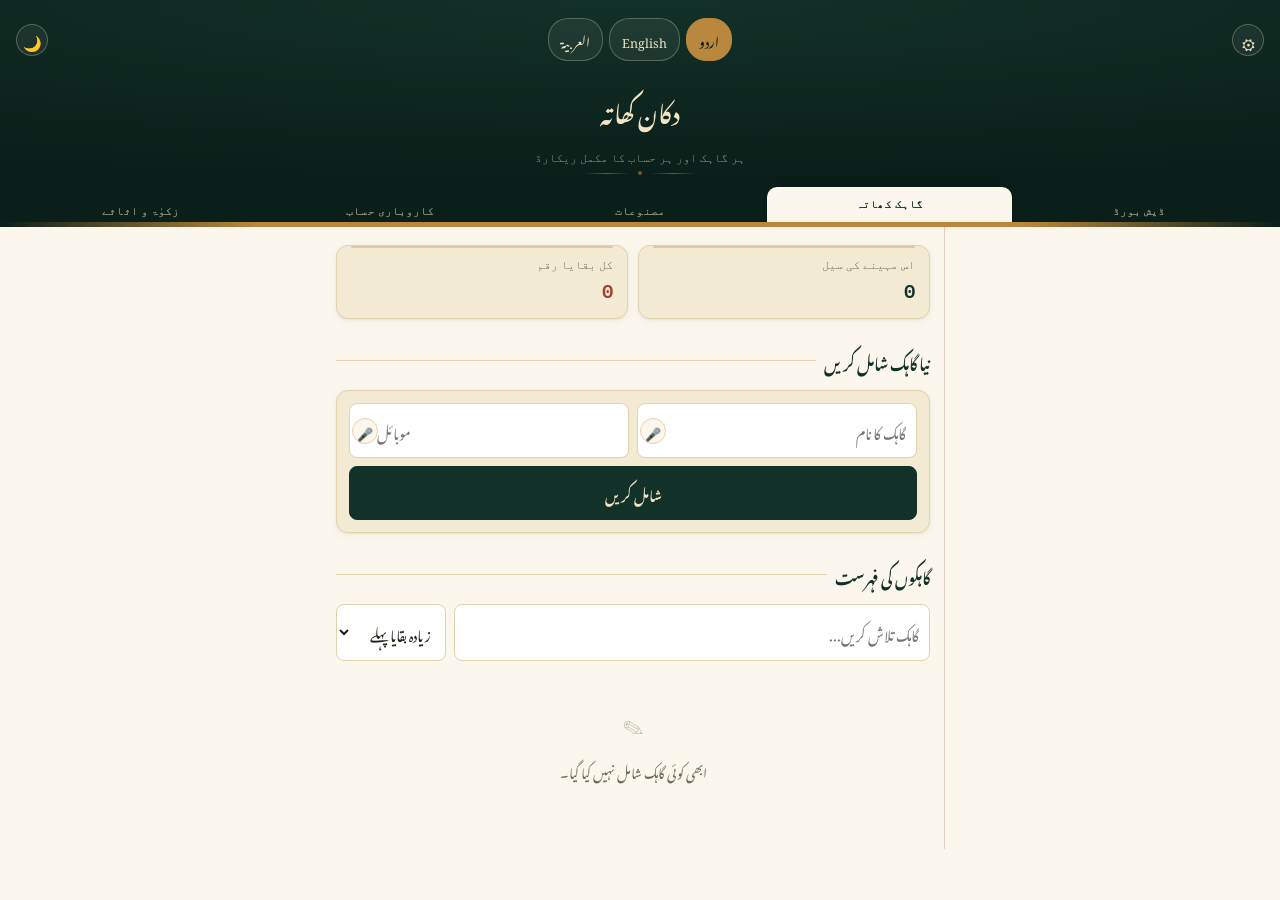
==== index.html @ c2c3b778 "Add files via upload" ====
<!DOCTYPE html>
<html lang="ur">
<head>
<meta charset="UTF-8">
<meta name="viewport" content="width=device-width, initial-scale=1.0">
<title>دکان کھاتہ</title>
<link rel="manifest" href="manifest.json">
<meta name="theme-color" content="#123128">
<link rel="icon" href="icon-192.png">
<link rel="apple-touch-icon" href="icon-192.png">
<link rel="preconnect" href="https://fonts.googleapis.com">
<link rel="preconnect" href="https://fonts.gstatic.com" crossorigin>
<link href="https://fonts.googleapis.com/css2?family=Noto+Nastaliq+Urdu:wght@400;600;700&family=Noto+Naskh+Arabic:wght@400;600;700&family=Fraunces:opsz,wght@9..144,400;9..144,600;9..144,700&family=Inter:wght@400;500;600;700&family=IBM+Plex+Mono:wght@500;600&display=swap" rel="stylesheet">
<style>
  :root{
    --paper:#FBF7EC; --paper-2:#F2EAD3; --cover:#123128; --cover-2:#0A1F19;
    --ink:#241F16; --ink-soft:#726B57; --gold:#B9873D; --gold-light:#F1E4C4;
    --line:#E1D3AC; --danger:#A23F2E; --danger-light:#F5E1D8;
    --green:#3D6B4C; --green-light:#E3ECDF; --margin-rule:#9C3B2E;
    --radius:12px; --radius-sm:8px;
    --shadow-card:0 1px 2px rgba(18,49,40,.06), 0 2px 10px rgba(18,49,40,.05);
    --shadow-pop:0 14px 34px rgba(10,31,25,.22);
  }
  body[data-theme="dark"]{
    --paper:#171712; --paper-2:#20201A; --cover:#0E2019; --cover-2:#060F0C;
    --ink:#EDE7D6; --ink-soft:#A79E86; --gold:#D9A857;
    --line:#39392E; --danger:#D97862; --danger-light:#3A241D;
    --green:#79C08F; --green-light:#1C2E22; --margin-rule:#D97862;
    --shadow-card:0 1px 2px rgba(0,0,0,.3), 0 2px 10px rgba(0,0,0,.25);
    --shadow-pop:0 14px 34px rgba(0,0,0,.45);
  }
  body[data-theme="dark"] .cust-row, body[data-theme="dark"] .prod-row, body[data-theme="dark"] .customer-detail{background:var(--paper-2);}
  body[data-theme="dark"] input, body[data-theme="dark"] select, body[data-theme="dark"] button{background:var(--paper-2);color:var(--ink);}
  body[data-theme="dark"] button.primary{background:var(--gold);color:#171712;}
  body[data-theme="dark"] .maintab.active{background:var(--paper);}
  body[data-theme="dark"] .maintab.active,
  body[data-theme="dark"] .metric-value,
  body[data-theme="dark"] .section-title,
  body[data-theme="dark"] .backbtn,
  body[data-theme="dark"] .modal-title{color:var(--gold);}
  body[data-theme="dark"] .metric-value.owe{color:var(--danger);}
  body[data-theme="dark"] .metric-value.paid{color:var(--green);}
  body[data-theme="dark"] .section-title::after{background:var(--line);}
  body[data-theme="dark"] .wrap::before{opacity:.4;}
  body[data-theme="dark"] button.danger{color:var(--danger);background:var(--paper-2);}
  body[data-theme="dark"] button.paidbtn{color:var(--green);background:var(--green-light);}
  body[data-theme="dark"] button.ghost{background:none;color:var(--ink);}
  body[data-theme="dark"] .wa-link{color:#3A2E17;}
  .themebtn{background:rgba(255,255,255,0.06);border:1px solid rgba(241,228,196,0.28);color:var(--gold-light);width:32px;height:32px;border-radius:50%;display:flex;align-items:center;justify-content:center;cursor:pointer;flex:none;padding:0;font-size:15px;line-height:1;}
  .themebtn:hover{background:rgba(255,255,255,0.14);}
  .voice-mic-btn{position:absolute;inset-inline-end:3px;top:50%;transform:translateY(-50%);width:26px;height:26px;border-radius:50%;border:1px solid var(--line);background:var(--paper);display:flex;align-items:center;justify-content:center;font-size:13px;padding:0;cursor:pointer;z-index:2;}
  .voice-mic-btn.listening{animation:micpulse 1s ease-in-out infinite;border-color:var(--danger);background:var(--danger-light);}
  .smart-voice-btn{width:100%;border:1px dashed var(--line);background:var(--paper);border-radius:8px;padding:8px;font-size:12.5px;color:var(--ink-soft);cursor:pointer;margin-bottom:8px;}
  .smart-voice-btn.listening{animation:micpulse 1s ease-in-out infinite;border-color:var(--danger);color:var(--danger);background:var(--danger-light);border-style:solid;}
  @keyframes micpulse{0%,100%{box-shadow:0 0 0 0 rgba(162,63,46,.35);}50%{box-shadow:0 0 0 6px rgba(162,63,46,0);}}
  .voice-toast{position:fixed;left:50%;bottom:26px;transform:translateX(-50%) translateY(10px);background:var(--cover);color:var(--gold-light);padding:11px 18px;border-radius:10px;font-size:13px;font-family:'Inter',sans-serif;z-index:300;box-shadow:var(--shadow-pop);max-width:86%;text-align:center;white-space:pre-line;opacity:0;pointer-events:none;transition:opacity .25s ease, transform .25s ease;}
  .voice-toast.show{opacity:1;transform:translateX(-50%) translateY(0);}
  *{box-sizing:border-box;}
  body{margin:0;background:var(--paper);color:var(--ink);min-height:100vh;-webkit-font-smoothing:antialiased;}
  body[data-lang="ur"]{font-family:'Noto Nastaliq Urdu','Fraunces',serif;}
  body[data-lang="ar"]{font-family:'Noto Naskh Arabic','Fraunces',serif;}
  body[data-lang="en"]{font-family:'Fraunces',serif;}
  .num{font-family:'IBM Plex Mono',monospace;font-variant-numeric:tabular-nums;}
  body[data-dir="rtl"]{direction:rtl;}
  body[data-dir="ltr"]{direction:ltr;}
  ::selection{background:var(--gold-light);}
  button, input, select{font-size:14px;}
  :focus-visible{outline:2px solid var(--gold);outline-offset:2px;}
  @media (prefers-reduced-motion:no-preference){
    .view.active{animation:fadein .28s ease both;}
    @keyframes fadein{from{opacity:0;transform:translateY(4px);}to{opacity:1;transform:none;}}
    .maintab{transition:margin .18s ease, opacity .18s ease;}
    .modal{animation:popin .18s ease both;}
    @keyframes popin{from{opacity:0;transform:translateY(8px) scale(.98);}to{opacity:1;transform:none;}}
  }

  /* ===== Cover / letterhead ===== */
  .cover{background:radial-gradient(140% 100% at 50% 0%, var(--cover) 0%, var(--cover-2) 78%);color:var(--gold-light);padding:18px 16px 0;position:relative;}
  .cover::after{content:'';position:absolute;left:0;right:0;bottom:0;height:5px;background:linear-gradient(90deg,transparent,var(--gold) 20%,var(--gold) 80%,transparent);}
  .toprow{display:flex;align-items:center;justify-content:space-between;gap:8px;margin-bottom:10px;}
  .langbar{display:flex;gap:6px;flex:1;justify-content:center;}
  .langbtn{background:rgba(255,255,255,0.06);color:var(--gold-light);border:1px solid rgba(241,228,196,0.28);padding:5px 12px;border-radius:20px;font-size:12.5px;cursor:pointer;font-family:'Inter',sans-serif;}
  .langbtn.active{background:var(--gold);color:var(--cover-2);border-color:var(--gold);font-weight:600;}
  .gearbtn{background:rgba(255,255,255,0.06);border:1px solid rgba(241,228,196,0.28);color:var(--gold-light);width:32px;height:32px;border-radius:50%;display:flex;align-items:center;justify-content:center;cursor:pointer;flex:none;padding:0;font-size:16px;line-height:1;}
  .gearbtn:hover{background:rgba(255,255,255,0.14);}
  .shopname-row{display:flex;align-items:center;justify-content:center;text-align:center;}
  .shopname{font-size:23px;font-weight:600;background:transparent;border:none;color:var(--gold-light);text-align:center;width:min(300px,84%);outline:none;border-bottom:1px dashed transparent;text-shadow:0 1px 0 rgba(0,0,0,.25);letter-spacing:.2px;}
  .shopname:focus{border-bottom:1px dashed var(--gold);}
  .tagline{text-align:center;font-size:11.5px;color:var(--gold-light);opacity:.62;margin:3px 0 6px;font-family:'Inter',sans-serif;}
  .rule-flourish{display:flex;align-items:center;justify-content:center;gap:8px;margin:0 0 12px;opacity:.55;}
  .rule-flourish span{height:1px;width:46px;background:linear-gradient(90deg,transparent,var(--gold),transparent);}
  .rule-flourish i{width:4px;height:4px;border-radius:50%;background:var(--gold);display:block;transform:rotate(45deg);}

  .maintabs{display:flex;gap:4px;padding:0 2px;}
  .maintab{flex:1;text-align:center;padding:10px 2px 9px;font-size:11.3px;color:var(--gold-light);opacity:.55;cursor:pointer;font-family:'Inter',sans-serif;font-weight:600;border-radius:10px 10px 0 0;margin-top:7px;letter-spacing:.1px;}
  .maintab.active{opacity:1;background:var(--paper);color:var(--cover);margin-top:0;box-shadow:0 -3px 10px rgba(0,0,0,.14);}
  .tab-badge{display:inline-flex;align-items:center;justify-content:center;min-width:16px;height:16px;padding:0 4px;background:var(--danger);color:#fff;font-size:10px;font-weight:700;border-radius:9px;margin-inline-start:5px;font-family:'Inter',sans-serif;vertical-align:middle;}

  /* ===== Body / ledger page ===== */
  .wrap{max-width:640px;margin:0 auto;padding:18px 16px 40px;position:relative;padding-inline-start:30px;}
  .wrap::before{content:'';position:absolute;inset-inline-start:15px;top:0;bottom:0;width:1.5px;background:var(--margin-rule);opacity:.22;}
  .view{display:none;}
  .view.active{display:block;}

  .metric-row{display:grid;grid-template-columns:1fr 1fr;gap:10px;margin-bottom:16px;}
  .metric-card{background:var(--paper-2);border:1px solid var(--line);border-radius:var(--radius);padding:12px 14px;box-shadow:var(--shadow-card);position:relative;}
  .metric-card::before{content:'';position:absolute;top:0;left:14px;right:14px;height:2px;background:var(--gold);opacity:.35;border-radius:2px;}
  .metric-label{font-size:11.5px;color:var(--ink-soft);font-family:'Inter',sans-serif;margin-bottom:4px;}
  .metric-value{font-size:19px;font-weight:600;color:var(--cover);}
  .metric-value.owe{color:var(--danger);}
  .metric-value.paid{color:var(--green);}

  .section-title{font-size:15.5px;font-weight:600;margin:22px 0 10px;color:var(--cover);display:flex;align-items:center;gap:8px;}
  .section-title::after{content:'';flex:1;height:1px;background:var(--line);}
  .section-note{font-size:11.5px;color:var(--ink-soft);font-family:'Inter',sans-serif;margin:-6px 0 12px;}

  .card{background:var(--paper-2);border:1px solid var(--line);border-radius:var(--radius);padding:12px;display:flex;flex-direction:column;gap:8px;box-shadow:var(--shadow-card);}
  .row2{display:grid;grid-template-columns:1fr 1fr;gap:8px;}
  .row3{display:grid;grid-template-columns:1fr 1fr auto;gap:8px;align-items:center;}
  input, select{font-family:'Inter',sans-serif;border:1px solid var(--line);background:#fff;border-radius:var(--radius-sm);padding:9px 10px;font-size:14px;width:100%;color:var(--ink);}
  body[data-lang="ur"] input, body[data-lang="ur"] select, body[data-lang="ar"] input, body[data-lang="ar"] select{font-family:inherit;}
  button{font-family:'Inter',sans-serif;cursor:pointer;border-radius:var(--radius-sm);border:1px solid var(--line);background:#fff;padding:9px 12px;font-size:13.5px;color:var(--ink);}
  button:active{transform:translateY(1px);}
  button.primary{background:var(--cover);color:var(--gold-light);border-color:var(--cover);font-weight:600;}
  button.paidbtn{background:var(--green-light);color:var(--green);border-color:var(--green);font-weight:600;}
  button.small{padding:5px 10px;font-size:12px;}
  button.danger{color:var(--danger);border-color:var(--danger-light);}
  button.ghost{background:none;}
  body[data-lang="ur"] button, body[data-lang="ar"] button{font-family:inherit;}

  .searchsort{display:flex;gap:8px;margin-bottom:10px;}
  .searchsort input{flex:1;}
  .searchsort select{flex:none;width:auto;max-width:44%;}

  .cust-row{background:#fff;border:1px solid var(--line);border-radius:10px;padding:11px 13px;margin-bottom:8px;display:flex;justify-content:space-between;align-items:center;cursor:pointer;gap:10px;transition:box-shadow .15s;}
  .cust-row:hover{box-shadow:var(--shadow-card);}
  .cust-row-name{font-weight:600;font-size:15px;display:flex;align-items:center;gap:6px;}
  .cust-row-sub{font-size:11.5px;color:var(--ink-soft);font-family:'Inter',sans-serif;}
  .cust-row-bal{font-size:15px;white-space:nowrap;text-align:end;}
  .overdue-dot{width:7px;height:7px;border-radius:50%;background:var(--danger);display:inline-block;flex:none;}
  .overdue-tag{font-size:9.5px;font-family:'Inter',sans-serif;background:var(--danger-light);color:var(--danger);padding:1px 6px;border-radius:8px;font-weight:600;}

  .prod-row{background:#fff;border:1px solid var(--line);border-radius:10px;padding:11px 13px;margin-bottom:8px;cursor:pointer;transition:box-shadow .15s;}
  .prod-row:hover{box-shadow:var(--shadow-card);}
  .prod-row-top{display:flex;justify-content:space-between;align-items:center;gap:10px;margin-bottom:7px;}
  .prod-row-name{font-weight:600;font-size:15px;display:flex;align-items:center;gap:6px;}
  .prod-row-price{font-size:13px;color:var(--ink-soft);white-space:nowrap;}
  .stockbar-track{position:relative;height:7px;background:var(--paper-2);border-radius:4px;overflow:hidden;}
  .stockbar-fill{position:absolute;top:0;bottom:0;inset-inline-start:0;background:var(--green);border-radius:4px;}
  .stockbar-fill.low{background:var(--danger);}
  .prod-row-meta{display:flex;justify-content:space-between;font-size:11px;color:var(--ink-soft);font-family:'Inter',sans-serif;margin-top:4px;}

  .customer-detail{background:#fff;border:1px solid var(--line);border-radius:12px;padding:14px;margin-bottom:12px;box-shadow:var(--shadow-card);}
  .detail-head{display:flex;justify-content:space-between;align-items:flex-start;gap:10px;flex-wrap:wrap;}
  .cname-edit{font-size:17px;font-weight:600;border:none;background:transparent;border-bottom:1px dashed transparent;width:100%;color:var(--ink);padding:2px 0;font-family:inherit;}
  .cname-edit:focus{border-bottom:1px dashed var(--gold);outline:none;}
  .cphone{font-size:12.5px;color:var(--ink-soft);font-family:'Inter',sans-serif;border:none;background:transparent;border-bottom:1px dashed transparent;padding:2px 0;width:100%;}
  .cphone:focus{border-bottom:1px dashed var(--gold);outline:none;}
  .cust-totals{display:flex;gap:14px;margin:10px 0;font-size:12.5px;color:var(--ink-soft);flex-wrap:wrap;}
  .cust-totals b{color:var(--danger);}
  .actions-row{display:flex;gap:8px;flex-wrap:wrap;margin-top:6px;}
  .wa-link{text-decoration:none;display:inline-flex;align-items:center;gap:6px;background:var(--gold-light);color:#5C4416;border:1px solid var(--gold);border-radius:var(--radius-sm);padding:6px 12px;font-size:12.5px;font-family:'Inter',sans-serif;}
  .entry-form{display:grid;grid-template-columns:1fr 1fr;gap:8px;margin-top:10px;background:var(--paper);padding:10px;border-radius:8px;}
  .entry-form .full{grid-column:1/-1;}
  .hist{margin-top:10px;border-top:1px dashed var(--line);padding-top:8px;}
  .hist-row{display:flex;justify-content:space-between;align-items:center;padding:7px 0;border-bottom:1px dotted var(--line);font-size:12.5px;gap:6px;}
  .hist-item{flex:1;color:var(--ink);}
  .hist-badge{font-size:10.5px;padding:2px 7px;border-radius:20px;font-family:'Inter',sans-serif;white-space:nowrap;}
  .hist-badge.purchase{background:var(--danger-light);color:var(--danger);}
  .hist-badge.payment{background:var(--green-light);color:var(--green);}
  .hist-date{color:var(--ink-soft);font-size:10.5px;font-family:'Inter',sans-serif;white-space:nowrap;}
  .hist-amt{font-weight:600;white-space:nowrap;}
  .hist-amt.purchase{color:var(--danger);}
  .hist-amt.payment{color:var(--green);}
  .del-icon{background:none;border:none;color:var(--ink-soft);cursor:pointer;font-size:15px;padding:0 2px;line-height:1;border-radius:4px;flex:none;}
  .del-icon:hover{color:var(--danger);}
  .empty{text-align:center;color:var(--ink-soft);font-size:13px;padding:22px 10px;}
  .empty-icon{font-size:22px;display:block;margin-bottom:6px;opacity:.5;}
  .toggle-form{background:none;border:1px solid var(--line);font-size:13px;padding:6px 10px;}
  .hidden{display:none;}
  .backbtn{background:none;border:none;color:var(--cover);font-size:13.5px;cursor:pointer;padding:4px 0;font-family:'Inter',sans-serif;margin-bottom:8px;font-weight:600;}

  .subtabs{display:flex;gap:8px;margin-bottom:14px;}
  .subtab{flex:1;text-align:center;padding:8px;font-size:13px;border:1px solid var(--line);border-radius:8px;background:#fff;cursor:pointer;font-family:'Inter',sans-serif;}
  .subtab.active{background:var(--cover);color:var(--gold-light);border-color:var(--cover);font-weight:600;}
  .period-row{display:flex;gap:8px;margin-bottom:14px;}

  .barchart{display:flex;flex-direction:column;gap:6px;margin-bottom:6px;}
  .barrow{display:grid;grid-template-columns:64px 1fr 74px;align-items:center;gap:8px;font-size:12px;}
  .barrow .m-label{color:var(--ink-soft);font-family:'Inter',sans-serif;}
  .bartrack{position:relative;height:16px;background:var(--paper-2);border-radius:4px;overflow:hidden;}
  .barfill{position:absolute;top:0;bottom:0;border-radius:4px;}
  .barfill.pos{background:var(--green);}
  .barfill.neg{background:var(--danger);}
  .barrow .m-amt{text-align:end;}

  .cur-row{display:flex;align-items:center;gap:8px;background:#fff;border:1px solid var(--line);border-radius:8px;padding:8px 10px;margin-bottom:6px;}
  .cur-row input{padding:6px 8px;font-size:13px;}
  .cur-folder{background:#fff;border:1px solid var(--line);border-radius:10px;padding:10px 12px;margin-bottom:10px;}
  .cur-folder summary{cursor:pointer;list-style:revert;margin:0;padding:2px 0;}
  .cur-folder summary::marker{color:var(--gold, #b8860b);}
  .cur-folder[open] summary{margin-bottom:8px;}
  .cur-folder .cur-row{margin-bottom:6px;}
  .cur-code{width:70px;flex:none;}
  .cur-rate{flex:1;}
  .cur-conv{font-size:12.5px;color:var(--ink-soft);white-space:nowrap;min-width:90px;text-align:end;}
  .inv-row{display:flex;gap:8px;align-items:center;}

  /* ===== Settings modal ===== */
  .modal-backdrop{position:fixed;inset:0;background:rgba(10,31,25,.55);display:flex;align-items:center;justify-content:center;z-index:80;padding:18px;}
  .modal-backdrop.hidden{display:none;}
  .modal{background:var(--paper);border-radius:14px;max-width:400px;width:100%;padding:20px;box-shadow:var(--shadow-pop);max-height:86vh;overflow:auto;}
  .modal-title{font-size:17px;font-weight:600;color:var(--cover);margin:0 0 4px;}
  .modal-sub{font-size:12px;color:var(--ink-soft);font-family:'Inter',sans-serif;margin:0 0 14px;}
  .modal .card{margin-bottom:10px;}
  .filelabel{display:inline-block;width:100%;text-align:center;}
  .status-msg{font-size:12.5px;font-family:'Inter',sans-serif;margin-top:6px;padding:7px 10px;border-radius:8px;}
  .status-msg.ok{background:var(--green-light);color:var(--green);}
  .status-msg.err{background:var(--danger-light);color:var(--danger);}

  /* ===== Print statement ===== */
  #printArea{display:none;}
  body.statement-open #printArea{display:block;position:fixed;inset:0;z-index:90;background:#fff;color:#000;overflow:auto;font-family:'Inter',sans-serif;}
  body.statement-open > *:not(#printArea){display:none !important;}
  .print-actions{position:sticky;top:0;display:flex;gap:8px;padding:12px 16px;background:#F2EAD3;border-bottom:1px solid #ccc;z-index:2;}
  .print-actions button{flex:1;padding:9px 8px;border-radius:8px;border:1px solid #ccc;background:#fff;font-size:13px;font-family:'Inter',sans-serif;cursor:pointer;}
  .print-actions .pa-back{background:#fff;}
  .print-actions .pa-send{background:#E3ECDF;color:#3D6B4C;border-color:#3D6B4C;font-weight:600;}
  .print-actions .pa-print{background:#123128;color:#F1E4C4;border-color:#123128;font-weight:600;}
  .p-body{padding:20px 24px;max-width:640px;margin:0 auto;}
  #printArea .p-head{display:flex;justify-content:space-between;border-bottom:2px solid #000;padding-bottom:10px;margin-bottom:14px;}
  #printArea table{width:100%;border-collapse:collapse;font-size:13px;}
  #printArea th, #printArea td{padding:6px 4px;border-bottom:1px solid #ccc;text-align:start;}
  #printArea .p-total{margin-top:14px;font-weight:700;font-size:15px;text-align:end;}
  @media print{
    body.statement-open #printArea{position:static;}
    .print-actions{display:none !important;}
  }
</style>
</head>
<body data-lang="ur" data-dir="rtl">
<div class="cover">
  <div class="toprow">
    <button class="gearbtn" id="btnSettings" title="Settings" aria-label="Settings">⚙</button>
    <div class="langbar">
      <button class="langbtn" data-l="ur">اردو</button>
      <button class="langbtn" data-l="en">English</button>
      <button class="langbtn" data-l="ar">العربية</button>
    </div>
    <button class="themebtn" id="btnTheme" title="Theme" aria-label="Theme">🌙</button>
  </div>
  <div class="shopname-row"><input class="shopname" id="shopNameInput" maxlength="40"></div>
  <div class="tagline" id="tagline"></div>
  <div class="rule-flourish"><span></span><i></i><span></span></div>
  <div class="maintabs">
    <div class="maintab" data-t="reports" id="tabReportsBtn"></div>
    <div class="maintab" data-t="customers" id="tabCustomersBtn"><span id="tabCustomersTxt"></span><span class="tab-badge hidden" id="overdueBadgeCount"></span></div>
    <div class="maintab" data-t="products" id="tabProductsBtn"><span id="tabProductsTxt"></span><span class="tab-badge hidden" id="lowStockBadgeCount"></span></div>
    <div class="maintab" data-t="business" id="tabBusinessBtn"></div>
    <div class="maintab" data-t="zakat" id="tabZakatBtn"></div>
  </div>
</div>

<div class="wrap">

<div class="view" id="viewReports">
  <div class="metric-row">
    <div class="metric-card"><div class="metric-label" id="lblRepRevenue"></div><div class="metric-value num" id="valRepRevenue">0</div></div>
    <div class="metric-card"><div class="metric-label" id="lblRepCustomers"></div><div class="metric-value num" id="valRepCustomers">0</div></div>
  </div>
  <div class="metric-row">
    <div class="metric-card"><div class="metric-label" id="lblRepDue"></div><div class="metric-value num owe" id="valRepDue">0</div></div>
    <div class="metric-card"><div class="metric-label" id="lblRepStockVal"></div><div class="metric-value num" id="valRepStockVal">0</div></div>
  </div>
  <div class="section-title" id="lblRepTrend"></div>
  <div class="card"><div id="repTrendChart" class="barchart"></div></div>
  <div class="section-title" id="lblRepReminders"></div>
  <div id="repRemindersArea"></div>
  <div class="section-title" id="lblRepTopCust"></div>
  <div id="repTopCustArea"></div>
  <div class="section-title" id="lblRepLowStock"></div>
  <div id="repLowStockArea"></div>
</div>

<div class="view" id="viewCustomers">
  <div class="metric-row">
    <div class="metric-card"><div class="metric-label" id="lblMonthSales"></div><div class="metric-value num" id="valMonthSales">0</div></div>
    <div class="metric-card"><div class="metric-label" id="lblTotalDue"></div><div class="metric-value num owe" id="valTotalDue">0</div></div>
  </div>
  <div class="section-title" id="lblAddCustomer"></div>
  <div class="card">
    <div class="row2"><input type="text" id="newName" maxlength="40"><input type="tel" id="newPhone" maxlength="20"></div>
    <button class="primary" id="btnAddCustomer"></button>
  </div>
  <div class="section-title" id="lblCustomers"></div>
  <div class="searchsort">
    <input type="text" id="custSearch">
    <select id="custSort">
      <option value="balance"></option>
      <option value="name"></option>
      <option value="recent"></option>
    </select>
  </div>
  <div id="customerListArea"></div>
</div>

<div class="view" id="viewProducts">
  <div class="metric-row">
    <div class="metric-card"><div class="metric-label" id="lblProductCount"></div><div class="metric-value num" id="valProductCount">0</div></div>
    <div class="metric-card"><div class="metric-label" id="lblStockValue"></div><div class="metric-value num" id="valStockValue">0</div></div>
  </div>
  <div class="subtabs">
    <div class="subtab" data-pv="list" id="subProdListBtn"></div>
    <div class="subtab" data-pv="newstock" id="subNewStockBtn"></div>
  </div>

  <div id="prodListSection">
    <div class="section-title" id="lblAddProduct"></div>
    <div class="card">
      <div class="row2"><input type="text" id="newProdName" maxlength="40"><input type="number" id="newProdPrice" min="0"></div>
      <input type="number" id="newProdQty" min="0">
      <button class="primary" id="btnAddProduct"></button>
    </div>
    <button class="ghost small" id="toggleBulkAdd" style="margin-top:8px;width:100%;"></button>
    <div class="card hidden" id="bulkAddCard" style="margin-top:8px;">
      <div class="section-note" id="bulkAddNoteTxt" style="margin:0 0 4px;white-space:pre-line;"></div>
      <textarea id="bulkAddText" rows="4" style="width:100%;border:1px solid var(--line);border-radius:8px;padding:9px 10px;font-family:'IBM Plex Mono',monospace;font-size:12.5px;"></textarea>
      <button class="primary" id="btnBulkAddSave"></button>
      <div id="bulkAddStatus"></div>
    </div>
    <div class="section-title" id="lblProducts"></div>
    <div class="searchsort">
      <input type="text" id="prodSearch">
    </div>
    <div id="productListArea"></div>
  </div>

  <div id="prodNewStockSection" class="hidden">
    <div class="section-title" id="lblNewStockAdd"></div>
    <div class="card">
      <select id="newStockProdSelect"></select>
      <div class="row2"><input type="number" id="newStockQty" min="0" placeholder=""><input type="date" id="newStockDate"></div>
      <button class="primary" id="btnAddNewStock"></button>
    </div>
    <div class="section-title" id="lblNewStockLog"></div>
    <div id="newStockLogArea"></div>
  </div>
</div>

<div class="view" id="viewBusiness">
  <div class="subtabs">
    <div class="subtab" data-p="monthly" id="subMonthlyBtn"></div>
    <div class="subtab" data-p="yearly" id="subYearlyBtn"></div>
  </div>
  <div class="period-row"><select id="selMonth"></select><select id="selYear"></select></div>
  <div id="businessArea"></div>
</div>

<div class="view" id="viewZakat">
  <div id="zakatArea"></div>
</div>

</div>

<div class="modal-backdrop hidden" id="settingsModal">
  <div class="modal">
    <div class="modal-title" id="settingsTitleTxt"></div>
    <div class="modal-sub" id="settingsSubTxt"></div>
    <button class="primary" style="width:100%;margin-bottom:8px;" id="btnExportBackup"></button>
    <label class="filelabel">
      <button class="ghost" style="width:100%;" id="btnImportBackupTrigger"></button>
      <input type="file" id="fileImportBackup" accept="application/json" class="hidden">
    </label>
    <div id="backupStatus"></div>
    <div style="height:14px;"></div>
    <button class="ghost" style="width:100%;" id="btnExportCsv"></button>
    <div style="height:14px;"></div>

    <div style="border-top:1px dashed var(--line);margin:4px 0 12px;"></div>
    <div class="modal-title" style="font-size:15px;" id="voiceSectionTitleTxt"></div>
    <button class="ghost" style="width:100%;" id="btnToggleVoice"></button>

    <div style="border-top:1px dashed var(--line);margin:4px 0 12px;"></div>
    <div class="modal-title" style="font-size:15px;" id="pinSectionTitleTxt"></div>
    <div id="pinSection"></div>

    <div style="height:14px;"></div>
    <button class="danger" style="width:100%;" id="btnResetAll"></button>
    <div style="height:12px;"></div>
    <button class="ghost" style="width:100%;" id="btnCloseSettings"></button>
  </div>
</div>

<div class="modal-backdrop hidden" id="lockScreen" style="z-index:200;background:var(--cover-2);">
  <div class="modal" style="text-align:center;">
    <div style="font-size:34px;margin-bottom:4px;">🔒</div>
    <div class="modal-title" id="lockTitleTxt"></div>
    <div class="modal-sub" id="lockSubTxt"></div>
    <input type="password" inputmode="numeric" pattern="[0-9]*" maxlength="8" id="lockPinInput" style="text-align:center;font-size:22px;letter-spacing:8px;">
    <div id="lockError" class="status-msg err hidden" style="margin-top:8px;"></div>
    <button class="primary" style="width:100%;margin-top:10px;" id="btnUnlock"></button>
    <button class="ghost small" style="width:100%;margin-top:10px;" id="btnForgotPin"></button>
  </div>
</div>

<div id="printArea"></div>

<script>
const STORAGE_KEY = 'dokan-khata-data-v4';

const TXT = {
  ur:{
    title:'دکان کھاتہ', shopPlaceholder:'اپنی دکان کا نام لکھیں', tagline:'ہر گاہک اور ہر حساب کا مکمل ریکارڈ',
    tabReports:'ڈیش بورڈ', tabCustomers:'گاہک کھاتہ', tabBusiness:'کاروباری حساب', tabZakat:'زکوٰۃ و اثاثے',
    lblRepRevenue:'اس مہینے کی آمدنی', lblRepCustomers:'کل گاہک', lblRepDue:'کل بقایا', lblRepStockVal:'مال کی مالیت',
    lblRepTrend:'گزشتہ 6 ماہ کی سیل', lblRepTopCust:'سب سے زیادہ بقایا گاہک', lblRepLowStock:'کم مقدار والی مصنوعات',
    repNoTopCust:'کوئی بقایا نہیں۔', repNoLowStock:'کوئی پراڈکٹ کم مقدار میں نہیں۔',
    voiceNotSupported:'اس براؤزر میں وائس ان پٹ دستیاب نہیں۔', voiceNotUnderstood:'سمجھ نہیں آیا، دوبارہ کوشش کریں',
    voiceSectionTitle:'آواز سے ڈیٹا درج کرنا', voiceEnableBtn:'🎤 آواز فعال کریں', voiceDisableBtn:'🔇 آواز بند کریں',
    voiceHeard:(text)=>`سنا: "${text}"`, voiceHeardSet:(text,val)=>`سنا: "${text}"\nدرج کر دیا: ${val}`,
    voiceHeardSetBoth:(text,name,amt)=>`سنا: "${text}"\nنام: ${name}\nرقم: ${amt}`, smartVoiceBtn:'🎤 نام اور رقم دونوں بولیں', smartVoiceHint:'ایک ہی بار میں نام اور رقم بولیں، جیسے "چینی 500"',
    voiceErrPermission:'مائیکروفون کی اجازت نہیں ملی۔ براؤزر کی سیٹنگز میں مائیکروفون کی اجازت دیں۔', voiceErrNoSpeech:'کچھ سنائی نہیں دیا۔ دوبارہ کوشش کریں۔', voiceErrGeneric:(e)=>`وائس میں مسئلہ ہوا (${e})۔ دوبارہ کوشش کریں۔`,
    linkProductOpt:'کوئی پراڈکٹ نہیں (صرف اندراج)', linkProductLbl:'پراڈکٹ سے جوڑیں (اسٹاک خود کم ہوگا)', qtySoldOptionalPh:'مقدار (اگر پراڈکٹ منتخب کی ہے)',
    lblMonthSales:'اس مہینے کی سیل', lblTotalDue:'کل بقایا رقم',
    lblAddCustomer:'نیا گاہک شامل کریں', namePh:'گاہک کا نام', phonePh:'موبائل نمبر', addBtn:'شامل کریں',
    lblCustomers:'گاہکوں کی فہرست', emptyCust:'ابھی کوئی گاہک شامل نہیں کیا گیا۔',
    clear:'حساب برابر', back:'واپس فہرست پر',
    total:'کل بقایا', thisMonthDue:'اس ماہ کا اضافہ',
    addPurchase:'نیا حساب/سامان درج کریں', recordPayment:'وصولی درج کریں',
    itemPh:'سامان / تفصیل', amountPh:'رقم',
    saveTxn:'محفوظ کریں', noTxn:'ابھی کوئی ریکارڈ نہیں۔',
    sendMsg:'واٹس ایپ پیغام', delete:'حذف کریں',
    purchaseBadge:'سامان لیا', paymentBadge:'وصول شدہ',
    msgTemplate:(name,shop,total,newAmt)=>`السلام علیکم ${name} صاحب،\n${shop} کی طرف سے حساب کی یاد دہانی۔\nنیا اندراج: ${newAmt} روپے\nکل بقایا رقم: ${total} روپے\nبراہ کرم جلد ادائیگی کریں۔ شکریہ۔`,
    monthly:'ماہانہ ریکارڈ', yearly:'سالانہ ریکارڈ',
    totalSales:'کل سیل (گاہکوں سے)', totalStock:'نیا مال خریدا', totalExpense:'دیگر اخراجات/بل',
    totalSupplier:'دکانداروں کو ادائیگی', profit:'منافع',
    addEntry:'نیا اندراج کریں', entryTypeStock:'نیا مال', entryTypeExpense:'خرچہ/بل', entryTypeSupplier:'دکاندار کو ادائیگی',
    descPh:'تفصیل لکھیں', save:'محفوظ کریں', noEntries:'اس عرصہ میں کوئی اندراج نہیں۔', yearSummary:'سالانہ خلاصہ',
    monthNames:['جنوری','فروری','مارچ','اپریل','مئی','جون','جولائی','اگست','ستمبر','اکتوبر','نومبر','دسمبر'],

    inventoryLabel:'تجارتی مال کی موجودہ مالیت', inventorySave:'محفوظ کریں',
    cashBalance:'دکان میں نقد رقم (بیلنس)', cashBalanceSave:'محفوظ کریں', receivables:'گاہکوں سے وصول ہونے والی رقم',
    totalQarza:'دکاندار پر واجب الادا قرضہ (تمام سالوں کا مجموعہ)', netZakatable:'زکوٰۃ کے قابل کل رقم', zakatDue:'زکوٰۃ کی رقم (٪۲.۵)',
    zakatNote:'زکوٰۃ کی شرح ٢.٥٪ رکھی گئی ہے۔ نصاب اور دیگر شرعی تفصیلات کی تصدیق اپنے عالم دین سے ضرور کریں۔',
    addCashIn:'دکان میں رقم داخل کریں', addCashOut:'دکان سے رقم نکالیں',
    cashInDesc:'رقم کہاں سے آئی', cashOutDesc:'رقم کس مقصد کے لیے نکالی',
    addQarza:'قرضہ درج کریں', qarzaDesc:'قرضہ کس کا / کس لیے ہے',
    historyCash:'رقم کی آمد و اخراج کی تفصیل', historyQarza:'قرضوں کی فہرست',
    cashInBadge:'رقم آئی', cashOutBadge:'رقم نکلی',
    currencyTitle:'مختلف کرنسیوں میں رقم', currencyNote:'اپنی کرنسی کی شرح تبادلہ درج کریں تاکہ رقم اس کرنسی میں بھی نظر آئے۔',
    baseCurrencyLbl:'اپنی کرنسی کا نام', currencyCode:'کرنسی کا کوڈ', currencyRate:'١ یونٹ کی مالیت (اپنی کرنسی میں)',
    addCurrency:'کرنسی شامل کریں', removeCurrency:'حذف کریں', netInThisCurrency:'زکوٰۃ کے قابل رقم', zakatInThisCurrency:'زکوٰۃ',
    noEntriesShort:'کوئی اندراج نہیں۔',

    searchPh:'گاہک تلاش کریں...', sortByBalance:'زیادہ بقایا پہلے', sortByName:'نام کے مطابق', sortByRecent:'حالیہ سرگرمی',
    overdueBadge:'زائد المیعاد', confirmDeleteEntry:'کیا یہ اندراج حذف کر دیا جائے؟', confirmDeleteCustomer:'کیا اس گاہک کو حذف کر دیا جائے؟ تمام ریکارڈ ختم ہو جائے گا۔',
    printStatement:'پرنٹ اسٹیٹمنٹ', statementTitle:'کھاتے کا بیان', statementDate:'تاریخ', statementTotal:'کل بقایا رقم',
    printBack:'واپس', printNow:'پرنٹ کریں', sendToCustomer:'گاہک کو بھیجیں',
    statementMsgTemplate:(name,shop,total)=>`السلام علیکم ${name} صاحب،\n${shop} کی طرف سے آپ کے کھاتے کا بیان۔\nکل بقایا رقم: ${total} روپے\nبراہ کرم جلد ادائیگی کریں۔ شکریہ۔`,
    settingsTitle:'ترتیبات', settingsSub:'ڈیٹا کا بیک اپ لیں یا بحال کریں۔',
    backupExport:'بیک اپ ڈاؤن لوڈ کریں', backupImport:'بیک اپ بحال کریں', resetAll:'ڈیٹا ری سیٹ کریں (قرضے محفوظ رہیں گے)',
    csvExport:'گاہکوں کی فہرست ڈاؤن لوڈ کریں (CSV/Excel)',
    confirmReset:'یہ عمل واپس نہیں ہو سکتا۔ گاہکوں کے کھاتے اور قرضے (آپ کے ذمّے اور آپ کو ملنے والے) محفوظ رہیں گے — باقی تمام ڈیٹا (پراڈکٹس، کاروباری ریکارڈ، نقد رقم) حذف ہو جائے گا۔ جاری رکھیں؟',
    restoreSuccess:'بیک اپ کامیابی سے بحال ہو گیا۔', restoreError:'فائل درست نہیں۔ براہ کرم درست بیک اپ فائل منتخب کریں۔',
    closeBtn:'بند کریں', noSearchResults:'کوئی گاہک نہیں ملا۔',

    tabProducts:'مصنوعات', lblAddProduct:'نیا پراڈکٹ شامل کریں', productNamePh:'پراڈکٹ کا نام', pricePh:'قیمت (فی یونٹ)', qtyPh:'مقدار (اسٹاک)',
    lblProducts:'مصنوعات کی فہرست', emptyProducts:'ابھی کوئی پراڈکٹ شامل نہیں کیا گیا۔', searchProductsPh:'پراڈکٹ تلاش کریں...',
    lblProductCount:'کل اقسام', lblStockValue:'باقی مال کی مالیت',
    bulkAddToggle:'ایک ساتھ کئی پراڈکٹ شامل کریں', bulkAddSave:'فہرست شامل کریں',
    bulkAddNote:'ہر لائن میں لکھیں: نام, قیمت, مقدار — مثلاً:\nچینی, 150, 20\nچاول, 220, 15\n\nاگر آپ کے پاس فہرست کی تصویر ہے تو اسے چیٹ میں بھیج دیں، میں آپ کے لیے یہ فہرست تیار کر دوں گا جسے آپ یہاں پیسٹ کر سکیں۔',
    bulkAddResult:(n)=>`${n} پراڈکٹ شامل ہو گئے۔`, bulkAddNone:'کوئی درست لائن نہیں ملی۔ فارمیٹ چیک کریں: نام, قیمت, مقدار',
    productTotal:'کل مقدار', productSoldLbl:'فروخت شدہ', productRemaining:'باقی مقدار', productRemainingPct:'باقی فیصد', productStockValue:'باقی مال کی مالیت',
    recordSale:'فروخت درج کریں', restock:'نیا مال شامل کریں', qtySoldPh:'فروخت شدہ مقدار', qtyAddPh:'نئی مقدار',
    lowStockBadge:'کم مقدار', saleBadge:'فروخت', restockBadge:'نیا مال', noProdHistory:'ابھی کوئی ریکارڈ نہیں۔',
    confirmDeleteProduct:'کیا اس پراڈکٹ کو حذف کر دیا جائے؟ تمام ریکارڈ ختم ہو جائے گا۔', notEnoughStock:'اتنی مقدار اسٹاک میں موجود نہیں۔',
    prodViewList:'مصنوعات کی فہرست', prodViewNewStock:'نیا مال کی تفصیل',
    lblNewStockAdd:'نیا مال درج کریں', selectProduct:'پراڈکٹ منتخب کریں', lblNewStockLog:'نئے مال کا ریکارڈ',
    noNewStock:'ابھی کوئی نیا مال درج نہیں ہوا۔', remainingNow:'ابھی باقی', noProductsYet:'پہلے کوئی پراڈکٹ شامل کریں۔',

    pinSectionTitle:'پن لاک', pinEnableBtn:'پن لاک فعال کریں', pinChangeBtn:'پن تبدیل کریں', pinDisableBtn:'پن لاک بند کریں',
    pinEnabledNote:'پن لاک فعال ہے — ایپ کھولنے کے لیے پن درکار ہوگا۔',
    pinCurrentPh:'موجودہ پن', pinNewPh:'نیا پن (کم از کم 4 ہندسے)', pinConfirmPh:'پن دوبارہ لکھیں',
    pinSaveBtn:'محفوظ کریں', pinCancelBtn:'منسوخ کریں',
    pinMismatch:'دونوں پن ایک جیسے نہیں ہیں۔', pinTooShort:'پن کم از کم 4 ہندسوں کا ہونا چاہیے۔', pinWrongCurrent:'موجودہ پن غلط ہے۔',
    pinSetSuccess:'پن لاک فعال ہو گیا۔', pinChangedSuccess:'پن تبدیل ہو گیا۔', pinDisabledSuccess:'پن لاک بند ہو گیا۔',
    lockTitle:'یہ کھاتہ محفوظ ہے', lockSub:'جاری رکھنے کے لیے پن درج کریں', unlockBtn:'کھولیں', wrongPin:'غلط پن، دوبارہ کوشش کریں۔',
    forgotPin:'پن بھول گئے؟', forgotPinConfirm:'اگر آپ پن بھول گئے ہیں تو تمام ڈیٹا حذف کر کے دوبارہ شروع کرنا پڑے گا۔ یہ ناقابلِ واپسی ہے۔ کیا آپ جاری رکھنا چاہتے ہیں؟',

    discountPh:'رعایت (اختیاری)', discountLbl:'رعایت', discountNote:(amt)=>`رعایت: -${amt}`,
    invoiceBtn:'انوائس بنائیں', addItemBtn:'+ آئٹم شامل کریں', manualItemOpt:'دیگر / خود لکھیں',
    itemQtyPh:'مقدار', itemPricePh:'قیمت', itemDescPh:'آئٹم کا نام',
    subtotalLbl:'ذیلی مجموعہ', discountTypeFlat:'مقررہ رقم', discountTypePercent:'فیصد %',
    totalLbl:'کل رقم', saveInvoiceBtn:'انوائس محفوظ کریں', invoiceNoItems:'کم از کم ایک آئٹم شامل کریں۔',
    invoiceWord:'انوائس', printInvoiceBtn:'انوائس پرنٹ کریں',
    reminderSectionTitle:'ادائیگی یاد دہانی', reminderSetBtn:'یاد دہانی مقرر کریں', reminderClearBtn:'یاد دہانی ختم کریں',
    reminderDatePh:'یاد دہانی کی تاریخ', reminderDueBadge:'یاد دہانی واجب',
    reportsRemindersTitle:'واجب الادا یاد دہانیاں', reportsNoReminders:'کوئی یاد دہانی واجب نہیں۔'
  },
  en:{
    title:'Shop Ledger', shopPlaceholder:'Enter your shop name', tagline:'A complete record for every customer and every account',
    tabReports:'Dashboard', tabCustomers:'Customer ledger', tabBusiness:'Business accounts', tabZakat:'Zakat & assets',
    lblRepRevenue:'This month\'s revenue', lblRepCustomers:'Total customers', lblRepDue:'Total outstanding', lblRepStockVal:'Stock value',
    lblRepTrend:'Last 6 months sales', lblRepTopCust:'Highest due customers', lblRepLowStock:'Low stock products',
    repNoTopCust:'No outstanding dues.', repNoLowStock:'No products low on stock.',
    voiceNotSupported:'Voice input is not supported in this browser.', voiceNotUnderstood:'Could not understand, please try again',
    voiceSectionTitle:'Voice data entry', voiceEnableBtn:'🎤 Turn on voice', voiceDisableBtn:'🔇 Turn off voice',
    voiceHeard:(text)=>`Heard: "${text}"`, voiceHeardSet:(text,val)=>`Heard: "${text}"\nFilled in: ${val}`,
    voiceHeardSetBoth:(text,name,amt)=>`Heard: "${text}"\nName: ${name}\nAmount: ${amt}`, smartVoiceBtn:'🎤 Say name & price together', smartVoiceHint:'Speak the name and price in one go, e.g. "Sugar 500"',
    voiceErrPermission:'Microphone permission was denied. Please allow microphone access in browser settings.', voiceErrNoSpeech:'No speech detected. Please try again.', voiceErrGeneric:(e)=>`Voice error (${e}). Please try again.`,
    linkProductOpt:'No product (just a note)', linkProductLbl:'Link to a product (stock auto-deducts)', qtySoldOptionalPh:'Qty (if product selected)',
    lblMonthSales:'This month\'s sales', lblTotalDue:'Total outstanding',
    lblAddCustomer:'Add new customer', namePh:'Customer name', phonePh:'Phone number', addBtn:'Add',
    lblCustomers:'Customer list', emptyCust:'No customers added yet.',
    clear:'Settled', back:'Back to list',
    total:'Total due', thisMonthDue:'Added this month',
    addPurchase:'Record new purchase', recordPayment:'Record payment received',
    itemPh:'Item / description', amountPh:'Amount',
    saveTxn:'Save', noTxn:'No records yet.',
    sendMsg:'WhatsApp message', delete:'Delete',
    purchaseBadge:'Purchase', paymentBadge:'Payment',
    msgTemplate:(name,shop,total,newAmt)=>`Hello ${name},\nThis is a reminder from ${shop}.\nNew entry: ${newAmt}\nTotal outstanding balance: ${total}\nPlease settle at your earliest. Thank you.`,
    monthly:'Monthly record', yearly:'Yearly record',
    totalSales:'Total sales (from customers)', totalStock:'New stock purchased', totalExpense:'Other expenses / bills',
    totalSupplier:'Payments to suppliers', profit:'Profit',
    addEntry:'Add new entry', entryTypeStock:'New stock', entryTypeExpense:'Expense / bill', entryTypeSupplier:'Supplier payment',
    descPh:'Enter description', save:'Save', noEntries:'No entries for this period.', yearSummary:'Yearly summary',
    monthNames:['January','February','March','April','May','June','July','August','September','October','November','December'],

    inventoryLabel:'Current value of trade goods (inventory)', inventorySave:'Save',
    cashBalance:'Cash in hand (shop balance)', cashBalanceSave:'Save', receivables:'Amount receivable from customers',
    totalQarza:'Outstanding debt owed by shop (total of all years)', netZakatable:'Total zakatable amount', zakatDue:'Zakat due (2.5%)',
    zakatNote:'Zakat rate is set at 2.5%. Please confirm nisab and other details with your religious scholar.',
    addCashIn:'Add money into the shop', addCashOut:'Withdraw money from shop',
    cashInDesc:'Source of the money', cashOutDesc:'Purpose of withdrawal',
    addQarza:'Add a debt entry', qarzaDesc:'Debt to whom / for what',
    historyCash:'Cash in / out history', historyQarza:'List of debts',
    cashInBadge:'Cash in', cashOutBadge:'Cash out',
    currencyTitle:'Amounts in other currencies', currencyNote:'Enter your exchange rate so amounts also show in that currency.',
    baseCurrencyLbl:'Your currency name', currencyCode:'Currency code', currencyRate:'Value of 1 unit (in your currency)',
    addCurrency:'Add currency', removeCurrency:'Remove', netInThisCurrency:'Zakatable amount', zakatInThisCurrency:'Zakat',
    noEntriesShort:'No entries.',

    searchPh:'Search customers...', sortByBalance:'Highest due first', sortByName:'By name', sortByRecent:'Recent activity',
    overdueBadge:'Overdue', confirmDeleteEntry:'Delete this entry?', confirmDeleteCustomer:'Delete this customer? All records will be lost.',
    printStatement:'Print statement', statementTitle:'Account statement', statementDate:'Date', statementTotal:'Total outstanding',
    printBack:'Back', printNow:'Print', sendToCustomer:'Send to customer',
    statementMsgTemplate:(name,shop,total)=>`Hello ${name},\nHere is your account statement from ${shop}.\nTotal outstanding balance: ${total}\nPlease settle at your earliest. Thank you.`,
    settingsTitle:'Settings', settingsSub:'Back up your data or restore it on another device.',
    backupExport:'Download backup', backupImport:'Restore backup', resetAll:'Reset data (debts kept)',
    csvExport:'Download customer list (CSV/Excel)',
    confirmReset:'This cannot be undone. Customer accounts and debts (what you owe and what customers owe you) will be kept — everything else (products, business records, cash) will be erased. Continue?',
    restoreSuccess:'Backup restored successfully.', restoreError:'Invalid file. Please choose a valid backup file.',
    closeBtn:'Close', noSearchResults:'No customers found.',

    tabProducts:'Products', lblAddProduct:'Add new product', productNamePh:'Product name', pricePh:'Price (per unit)', qtyPh:'Quantity (stock)',
    lblProducts:'Product list', emptyProducts:'No products added yet.', searchProductsPh:'Search products...',
    lblProductCount:'Total items', lblStockValue:'Remaining stock value',
    bulkAddToggle:'Add multiple products at once', bulkAddSave:'Add list',
    bulkAddNote:'One per line: name, price, quantity — e.g:\nSugar, 150, 20\nRice, 220, 15\n\nIf you have a photo of your list, send it in chat and I\'ll prepare this text for you to paste here.',
    bulkAddResult:(n)=>`${n} products added.`, bulkAddNone:'No valid lines found. Check the format: name, price, quantity',
    productTotal:'Total stock', productSoldLbl:'Sold', productRemaining:'Remaining', productRemainingPct:'Remaining %', productStockValue:'Remaining stock value',
    recordSale:'Record sale', restock:'Add new stock', qtySoldPh:'Quantity sold', qtyAddPh:'New quantity',
    lowStockBadge:'Low stock', saleBadge:'Sale', restockBadge:'New stock', noProdHistory:'No records yet.',
    confirmDeleteProduct:'Delete this product? All records will be lost.', notEnoughStock:'Not enough stock available.',
    prodViewList:'Product list', prodViewNewStock:'New stock log',
    lblNewStockAdd:'Add new stock', selectProduct:'Select product', lblNewStockLog:'New stock record',
    noNewStock:'No new stock recorded yet.', remainingNow:'Remaining now', noProductsYet:'Add a product first.',

    pinSectionTitle:'PIN lock', pinEnableBtn:'Enable PIN lock', pinChangeBtn:'Change PIN', pinDisableBtn:'Turn off PIN lock',
    pinEnabledNote:'PIN lock is on — a PIN will be required to open the app.',
    pinCurrentPh:'Current PIN', pinNewPh:'New PIN (min 4 digits)', pinConfirmPh:'Re-enter PIN',
    pinSaveBtn:'Save', pinCancelBtn:'Cancel',
    pinMismatch:'The two PINs don\'t match.', pinTooShort:'PIN must be at least 4 digits.', pinWrongCurrent:'Current PIN is incorrect.',
    pinSetSuccess:'PIN lock enabled.', pinChangedSuccess:'PIN changed.', pinDisabledSuccess:'PIN lock turned off.',
    lockTitle:'This ledger is protected', lockSub:'Enter PIN to continue', unlockBtn:'Unlock', wrongPin:'Wrong PIN, try again.',
    forgotPin:'Forgot PIN?', forgotPinConfirm:'If you forgot your PIN, all data must be erased to start over. This cannot be undone. Continue?',

    discountPh:'Discount (optional)', discountLbl:'Discount', discountNote:(amt)=>`Discount: -${amt}`,
    invoiceBtn:'Create invoice', addItemBtn:'+ Add item', manualItemOpt:'Other / manual item',
    itemQtyPh:'Qty', itemPricePh:'Price', itemDescPh:'Item name',
    subtotalLbl:'Subtotal', discountTypeFlat:'Flat amount', discountTypePercent:'Percent %',
    totalLbl:'Total', saveInvoiceBtn:'Save invoice', invoiceNoItems:'Add at least one item.',
    invoiceWord:'Invoice', printInvoiceBtn:'Print invoice',
    reminderSectionTitle:'Payment reminder', reminderSetBtn:'Set reminder', reminderClearBtn:'Clear reminder',
    reminderDatePh:'Reminder date', reminderDueBadge:'Reminder due',
    reportsRemindersTitle:'Payment reminders due', reportsNoReminders:'No reminders due.'
  },
  ar:{
    title:'دفتر المحل', shopPlaceholder:'أدخل اسم متجرك', tagline:'سجل كامل لكل زبون وكل حساب',
    tabReports:'لوحة المعلومات', tabCustomers:'دفتر الزبائن', tabBusiness:'الحسابات التجارية', tabZakat:'الزكاة والأصول',
    lblRepRevenue:'إيرادات هذا الشهر', lblRepCustomers:'إجمالي الزبائن', lblRepDue:'إجمالي المستحق', lblRepStockVal:'قيمة المخزون',
    lblRepTrend:'مبيعات آخر 6 أشهر', lblRepTopCust:'أعلى الزبائن استحقاقاً', lblRepLowStock:'منتجات منخفضة المخزون',
    repNoTopCust:'لا يوجد مستحقات.', repNoLowStock:'لا توجد منتجات منخفضة المخزون.',
    voiceNotSupported:'الإدخال الصوتي غير مدعوم في هذا المتصفح.', voiceNotUnderstood:'لم أفهم، حاول مرة أخرى',
    voiceSectionTitle:'إدخال البيانات بالصوت', voiceEnableBtn:'🎤 تفعيل الصوت', voiceDisableBtn:'🔇 إيقاف الصوت',
    voiceHeard:(text)=>`سمعت: "${text}"`, voiceHeardSet:(text,val)=>`سمعت: "${text}"\nتم الإدخال: ${val}`,
    voiceHeardSetBoth:(text,name,amt)=>`سمعت: "${text}"\nالاسم: ${name}\nالمبلغ: ${amt}`, smartVoiceBtn:'🎤 قل الاسم والسعر معاً', smartVoiceHint:'انطق الاسم والسعر في جملة واحدة، مثل "سكر 500"',
    voiceErrPermission:'تم رفض إذن الميكروفون. يرجى السماح بالوصول إلى الميكروفون في إعدادات المتصفح.', voiceErrNoSpeech:'لم يتم سماع أي كلام. حاول مرة أخرى.', voiceErrGeneric:(e)=>`حدث خطأ في الصوت (${e}). حاول مرة أخرى.`,
    linkProductOpt:'بدون منتج (ملاحظة فقط)', linkProductLbl:'اربط بمنتج (يُخصم من المخزون تلقائياً)', qtySoldOptionalPh:'الكمية (إذا تم اختيار منتج)',
    lblMonthSales:'مبيعات هذا الشهر', lblTotalDue:'إجمالي المستحق',
    lblAddCustomer:'إضافة زبون جديد', namePh:'اسم الزبون', phonePh:'رقم الهاتف', addBtn:'إضافة',
    lblCustomers:'قائمة الزبائن', emptyCust:'لم تتم إضافة أي زبون بعد.',
    clear:'تمت التسوية', back:'العودة للقائمة',
    total:'إجمالي المستحق', thisMonthDue:'أضيف هذا الشهر',
    addPurchase:'تسجيل عملية شراء جديدة', recordPayment:'تسجيل دفعة مستلمة',
    itemPh:'الصنف / الوصف', amountPh:'المبلغ',
    saveTxn:'حفظ', noTxn:'لا توجد سجلات بعد.',
    sendMsg:'رسالة واتساب', delete:'حذف',
    purchaseBadge:'شراء', paymentBadge:'دفعة',
    msgTemplate:(name,shop,total,newAmt)=>`مرحباً ${name}،\nهذه رسالة تذكير من ${shop}.\nإدخال جديد: ${newAmt}\nإجمالي الرصيد المستحق: ${total}\nيرجى التسوية في أقرب وقت. شكراً لك.`,
    monthly:'السجل الشهري', yearly:'السجل السنوي',
    totalSales:'إجمالي المبيعات (من الزبائن)', totalStock:'بضاعة جديدة تم شراؤها', totalExpense:'مصاريف أخرى / فواتير',
    totalSupplier:'مدفوعات للموردين', profit:'الربح',
    addEntry:'إضافة إدخال جديد', entryTypeStock:'بضاعة جديدة', entryTypeExpense:'مصروف / فاتورة', entryTypeSupplier:'دفعة للمورد',
    descPh:'اكتب الوصف', save:'حفظ', noEntries:'لا توجد إدخالات لهذه الفترة.', yearSummary:'الملخص السنوي',
    monthNames:['يناير','فبراير','مارس','أبريل','مايو','يونيو','يوليو','أغسطس','سبتمبر','أكتوبر','نوفمبر','ديسمبر'],

    inventoryLabel:'القيمة الحالية للبضاعة التجارية', inventorySave:'حفظ',
    cashBalance:'النقد الموجود في المحل', cashBalanceSave:'حفظ', receivables:'المبالغ المستحقة من الزبائن',
    totalQarza:'الدين المستحق على صاحب المحل (إجمالي كل السنوات)', netZakatable:'إجمالي المبلغ الخاضع للزكاة', zakatDue:'الزكاة المستحقة (٢.٥٪)',
    zakatNote:'نسبة الزكاة محددة بـ ٢.٥٪. يرجى التأكد من النصاب والتفاصيل الشرعية الأخرى مع أهل العلم.',
    addCashIn:'إدخال نقد إلى المحل', addCashOut:'سحب نقد من المحل',
    cashInDesc:'مصدر المبلغ', cashOutDesc:'سبب السحب',
    addQarza:'إضافة دين', qarzaDesc:'الدين لمن / لأي غرض',
    historyCash:'سجل دخول وخروج النقد', historyQarza:'قائمة الديون',
    cashInBadge:'دخول نقد', cashOutBadge:'خروج نقد',
    currencyTitle:'المبالغ بعملات أخرى', currencyNote:'أدخل سعر الصرف ليظهر المبلغ بتلك العملة أيضاً.',
    baseCurrencyLbl:'اسم عملتك', currencyCode:'رمز العملة', currencyRate:'قيمة وحدة واحدة (بعملتك)',
    addCurrency:'إضافة عملة', removeCurrency:'حذف', netInThisCurrency:'المبلغ الخاضع للزكاة', zakatInThisCurrency:'الزكاة',
    noEntriesShort:'لا توجد إدخالات.',

    searchPh:'ابحث عن زبون...', sortByBalance:'الأعلى استحقاقاً أولاً', sortByName:'حسب الاسم', sortByRecent:'النشاط الأخير',
    overdueBadge:'متأخر', confirmDeleteEntry:'هل تريد حذف هذا الإدخال؟', confirmDeleteCustomer:'هل تريد حذف هذا الزبون؟ سيتم فقدان جميع السجلات.',
    printStatement:'طباعة الكشف', statementTitle:'كشف الحساب', statementDate:'التاريخ', statementTotal:'إجمالي المستحق',
    printBack:'رجوع', printNow:'طباعة', sendToCustomer:'إرسال إلى الزبون',
    statementMsgTemplate:(name,shop,total)=>`مرحباً ${name}،\nهذا كشف حسابك من ${shop}.\nإجمالي الرصيد المستحق: ${total}\nيرجى التسوية في أقرب وقت. شكراً لك.`,
    settingsTitle:'الإعدادات', settingsSub:'انسخ بياناتك احتياطياً أو استعدها على جهاز آخر.',
    backupExport:'تنزيل نسخة احتياطية', backupImport:'استعادة نسخة احتياطية', resetAll:'إعادة تعيين البيانات (تبقى الديون)',
    csvExport:'تنزيل قائمة الزبائن (CSV/Excel)',
    confirmReset:'لا يمكن التراجع عن هذا. سيتم الاحتفاظ بحسابات الزبائن والديون (ما عليك وما لك) — سيتم حذف كل شيء آخر (المنتجات، السجلات التجارية، النقد). المتابعة؟',
    restoreSuccess:'تمت استعادة النسخة الاحتياطية بنجاح.', restoreError:'ملف غير صالح. يرجى اختيار ملف نسخة احتياطية صحيح.',
    closeBtn:'إغلاق', noSearchResults:'لم يتم العثور على أي زبون.',

    tabProducts:'المنتجات', lblAddProduct:'إضافة منتج جديد', productNamePh:'اسم المنتج', pricePh:'السعر (لكل وحدة)', qtyPh:'الكمية (المخزون)',
    lblProducts:'قائمة المنتجات', emptyProducts:'لم تتم إضافة أي منتج بعد.', searchProductsPh:'ابحث عن منتج...',
    lblProductCount:'إجمالي الأصناف', lblStockValue:'قيمة المخزون المتبقي',
    bulkAddToggle:'إضافة عدة منتجات دفعة واحدة', bulkAddSave:'إضافة القائمة',
    bulkAddNote:'سطر واحد لكل منتج: الاسم, السعر, الكمية — مثال:\nسكر, 150, 20\nأرز, 220, 15\n\nإذا كان لديك صورة لقائمتك، أرسلها في المحادثة وسأجهز لك هذا النص لتلصقه هنا.',
    bulkAddResult:(n)=>`تمت إضافة ${n} منتج.`, bulkAddNone:'لم يتم العثور على أسطر صحيحة. تحقق من الصيغة: الاسم, السعر, الكمية',
    productTotal:'إجمالي الكمية', productSoldLbl:'المباع', productRemaining:'المتبقي', productRemainingPct:'النسبة المتبقية', productStockValue:'قيمة المخزون المتبقي',
    recordSale:'تسجيل عملية بيع', restock:'إضافة مخزون جديد', qtySoldPh:'الكمية المباعة', qtyAddPh:'الكمية الجديدة',
    lowStockBadge:'مخزون منخفض', saleBadge:'بيع', restockBadge:'مخزون جديد', noProdHistory:'لا توجد سجلات بعد.',
    confirmDeleteProduct:'هل تريد حذف هذا المنتج؟ سيتم فقدان جميع السجلات.', notEnoughStock:'الكمية غير كافية في المخزون.',
    prodViewList:'قائمة المنتجات', prodViewNewStock:'سجل المخزون الجديد',
    lblNewStockAdd:'إضافة مخزون جديد', selectProduct:'اختر المنتج', lblNewStockLog:'سجل المخزون الجديد',
    noNewStock:'لم يتم تسجيل أي مخزون جديد بعد.', remainingNow:'المتبقي الآن', noProductsYet:'أضف منتجاً أولاً.',

    pinSectionTitle:'قفل PIN', pinEnableBtn:'تفعيل قفل PIN', pinChangeBtn:'تغيير الرمز', pinDisableBtn:'إيقاف قفل PIN',
    pinEnabledNote:'قفل PIN مفعّل — سيتطلب فتح التطبيق إدخال الرمز.',
    pinCurrentPh:'الرمز الحالي', pinNewPh:'رمز جديد (4 أرقام على الأقل)', pinConfirmPh:'أعد إدخال الرمز',
    pinSaveBtn:'حفظ', pinCancelBtn:'إلغاء',
    pinMismatch:'الرمزان غير متطابقين.', pinTooShort:'يجب أن يتكون الرمز من 4 أرقام على الأقل.', pinWrongCurrent:'الرمز الحالي غير صحيح.',
    pinSetSuccess:'تم تفعيل قفل PIN.', pinChangedSuccess:'تم تغيير الرمز.', pinDisabledSuccess:'تم إيقاف قفل PIN.',
    lockTitle:'هذا الدفتر محمي', lockSub:'أدخل الرمز للمتابعة', unlockBtn:'فتح', wrongPin:'رمز خاطئ، حاول مرة أخرى.',
    forgotPin:'نسيت الرمز؟', forgotPinConfirm:'إذا نسيت الرمز، يجب حذف جميع البيانات للبدء من جديد. لا يمكن التراجع عن هذا. المتابعة؟',

    discountPh:'خصم (اختياري)', discountLbl:'خصم', discountNote:(amt)=>`خصم: -${amt}`,
    invoiceBtn:'إنشاء فاتورة', addItemBtn:'+ إضافة صنف', manualItemOpt:'أخرى / إدخال يدوي',
    itemQtyPh:'الكمية', itemPricePh:'السعر', itemDescPh:'اسم الصنف',
    subtotalLbl:'المجموع الفرعي', discountTypeFlat:'مبلغ ثابت', discountTypePercent:'نسبة %',
    totalLbl:'الإجمالي', saveInvoiceBtn:'حفظ الفاتورة', invoiceNoItems:'أضف صنفاً واحداً على الأقل.',
    invoiceWord:'فاتورة', printInvoiceBtn:'طباعة الفاتورة',
    reminderSectionTitle:'تذكير الدفع', reminderSetBtn:'تعيين تذكير', reminderClearBtn:'إلغاء التذكير',
    reminderDatePh:'تاريخ التذكير', reminderDueBadge:'تذكير مستحق',
    reportsRemindersTitle:'تذكيرات الدفع المستحقة', reportsNoReminders:'لا توجد تذكيرات مستحقة.'
  }
};

let state = {
  lang:'ur', shopName:'', customers:[], business:[], products:[], openProductId:null, prodSearch:'', prodView:'list',
  openCustomerId:null, mainTab:'customers', bizPeriod:'monthly',
  selMonth:new Date().getMonth(), selYear:new Date().getFullYear(),
  inventoryValue:0, cashBalance:0, cashEntries:[], liabilities:[],
  baseCurrencyLabel:'PKR', currencies:[{code:'USD',rate:280},{code:'SAR',rate:75},{code:'AED',rate:76}],
  custSearch:'', custSort:'balance', theme:'light', voiceEnabled:true
};

function uid(){return Math.random().toString(36).slice(2,10);}

async function loadState(){
  try{
    const raw = localStorage.getItem(STORAGE_KEY);
    if(raw){
      state = Object.assign(state, JSON.parse(raw));
    } else {
      const v3 = localStorage.getItem('dokan-khata-data-v3');
      if(v3){ Object.assign(state, JSON.parse(v3)); }
      else{
        const old = localStorage.getItem('dokan-khata-data-v2');
        if(old){ Object.assign(state, JSON.parse(old)); }
      }
    }
  }catch(e){}
  if(!state.shopName){ state.shopName = TXT[state.lang].title; }
  if(state.cashBalance===undefined || state.cashBalance===null){
    state.cashBalance = cashBalanceTotal();
  }
  if(!state.custSort) state.custSort = 'balance';
  if(state.custSearch===undefined) state.custSearch = '';
  if(Array.isArray(state.customers)) state.customers.forEach(c=>{ if(c.reminderDate===undefined) c.reminderDate = null; });
  if(!Array.isArray(state.products)) state.products = [];
  if(state.prodSearch===undefined) state.prodSearch = '';
  if(!state.prodView) state.prodView = 'list';
  if(!state.theme) state.theme = 'light';
  if(state.voiceEnabled===undefined || state.voiceEnabled===null) state.voiceEnabled = true;
}
function applyTheme(){
  document.body.setAttribute('data-theme', state.theme);
  const btn = document.getElementById('btnTheme');
  if(btn) btn.textContent = state.theme==='dark' ? '☀️' : '🌙';
}
async function saveState(){ try{ localStorage.setItem(STORAGE_KEY, JSON.stringify(state)); }catch(e){} }

function setLang(lang){
  state.lang = lang;
  document.body.setAttribute('data-lang', lang);
  document.body.setAttribute('data-dir', lang==='en' ? 'ltr' : 'rtl');
  document.querySelectorAll('.langbtn').forEach(b=> b.classList.toggle('active', b.dataset.l === lang));
  renderStaticText(); renderAll(); saveState();
}

function renderStaticText(){
  const t = TXT[state.lang];
  document.getElementById('shopNameInput').placeholder = t.shopPlaceholder;
  document.getElementById('shopNameInput').value = state.shopName;
  document.getElementById('tagline').textContent = t.tagline;
  document.getElementById('tabCustomersTxt').textContent = t.tabCustomers;
  document.getElementById('tabBusinessBtn').textContent = t.tabBusiness;
  document.getElementById('tabZakatBtn').textContent = t.tabZakat;
  document.getElementById('tabReportsBtn').textContent = t.tabReports;
  document.getElementById('lblRepRevenue').textContent = t.lblRepRevenue;
  document.getElementById('lblRepCustomers').textContent = t.lblRepCustomers;
  document.getElementById('lblRepDue').textContent = t.lblRepDue;
  document.getElementById('lblRepStockVal').textContent = t.lblRepStockVal;
  document.getElementById('lblRepTrend').textContent = t.lblRepTrend;
  document.getElementById('lblRepReminders').textContent = t.reportsRemindersTitle;
  document.getElementById('lblRepTopCust').textContent = t.lblRepTopCust;
  document.getElementById('lblRepLowStock').textContent = t.lblRepLowStock;
  document.getElementById('lblMonthSales').textContent = t.lblMonthSales;
  document.getElementById('lblTotalDue').textContent = t.lblTotalDue;
  document.getElementById('lblAddCustomer').textContent = t.lblAddCustomer;
  document.getElementById('newName').placeholder = t.namePh;
  document.getElementById('newPhone').placeholder = t.phonePh;
  document.getElementById('btnAddCustomer').textContent = t.addBtn;
  document.getElementById('lblCustomers').textContent = t.lblCustomers;
  document.getElementById('tabProductsTxt').textContent = t.tabProducts;
  document.getElementById('lblAddProduct').textContent = t.lblAddProduct;
  document.getElementById('newProdName').placeholder = t.productNamePh;
  document.getElementById('newProdPrice').placeholder = t.pricePh;
  document.getElementById('newProdQty').placeholder = t.qtyPh;
  document.getElementById('btnAddProduct').textContent = t.addBtn;
  (function setupProdSmartVoice(){
    let btn = document.getElementById('prodSmartVoiceBtn');
    if(!btn && (window.SpeechRecognition || window.webkitSpeechRecognition)){
      const nameEl = document.getElementById('newProdName');
      const priceEl = document.getElementById('newProdPrice');
      btn = document.createElement('button');
      btn.type = 'button'; btn.id = 'prodSmartVoiceBtn'; btn.className = 'smart-voice-btn';
      btn.addEventListener('click', (e)=>{ e.preventDefault(); e.stopPropagation(); startSmartVoiceInput(nameEl, priceEl, btn); });
      nameEl.closest('.row2').insertAdjacentElement('beforebegin', btn);
    }
    if(btn){ btn.textContent = TXT[state.lang].smartVoiceBtn; btn.title = TXT[state.lang].smartVoiceHint; }
  })();
  document.getElementById('toggleBulkAdd').textContent = t.bulkAddToggle;
  document.getElementById('bulkAddNoteTxt').textContent = t.bulkAddNote;
  document.getElementById('btnBulkAddSave').textContent = t.bulkAddSave;
  document.getElementById('lblProducts').textContent = t.lblProducts;
  document.getElementById('prodSearch').placeholder = t.searchProductsPh;
  document.getElementById('prodSearch').value = state.prodSearch;
  document.getElementById('lblProductCount').textContent = t.lblProductCount;
  document.getElementById('lblStockValue').textContent = t.lblStockValue;
  document.getElementById('subProdListBtn').textContent = t.prodViewList;
  document.getElementById('subNewStockBtn').textContent = t.prodViewNewStock;
  document.getElementById('lblNewStockAdd').textContent = t.lblNewStockAdd;
  document.getElementById('newStockQty').placeholder = t.qtyAddPh;
  document.getElementById('btnAddNewStock').textContent = t.saveTxn;
  document.getElementById('lblNewStockLog').textContent = t.lblNewStockLog;
  document.getElementById('subMonthlyBtn').textContent = t.monthly;
  document.getElementById('subYearlyBtn').textContent = t.yearly;
  document.getElementById('custSearch').placeholder = t.searchPh;
  document.getElementById('custSearch').value = state.custSearch;
  const sortSel = document.getElementById('custSort');
  sortSel.options[0].textContent = t.sortByBalance;
  sortSel.options[1].textContent = t.sortByName;
  sortSel.options[2].textContent = t.sortByRecent;
  sortSel.value = state.custSort;
  document.getElementById('settingsTitleTxt').textContent = t.settingsTitle;
  document.getElementById('settingsSubTxt').textContent = t.settingsSub;
  document.getElementById('btnExportBackup').textContent = t.backupExport;
  document.getElementById('btnImportBackupTrigger').textContent = t.backupImport;
  document.getElementById('btnExportCsv').textContent = t.csvExport;
  document.getElementById('btnResetAll').textContent = t.resetAll;
  document.getElementById('pinSectionTitleTxt').textContent = t.pinSectionTitle;
  document.getElementById('voiceSectionTitleTxt').textContent = t.voiceSectionTitle;
  document.getElementById('lockTitleTxt').textContent = t.lockTitle;
  document.getElementById('lockSubTxt').textContent = t.lockSub;
  document.getElementById('lockPinInput').placeholder = t.pinCurrentPh;
  document.getElementById('btnUnlock').textContent = t.unlockBtn;
  document.getElementById('btnForgotPin').textContent = t.forgotPin;
  document.getElementById('btnCloseSettings').textContent = t.closeBtn;
  populateMonthYearSelects();
}

function populateMonthYearSelects(){
  const t = TXT[state.lang];
  const selMonth = document.getElementById('selMonth');
  const selYear = document.getElementById('selYear');
  selMonth.innerHTML = t.monthNames.map((m,i)=>`<option value="${i}">${m}</option>`).join('');
  selMonth.value = state.selMonth;
  const nowY = new Date().getFullYear();
  let years=[]; for(let y=nowY-3;y<=nowY+1;y++) years.push(y);
  selYear.innerHTML = years.map(y=>`<option value="${y}">${y}</option>`).join('');
  selYear.value = state.selYear;
  selMonth.style.display = state.bizPeriod==='monthly' ? '' : 'none';
}

function keyOf(dateStr){ const d=new Date(dateStr); return d.getFullYear()+'-'+d.getMonth(); }
function fmt(n){ return Number(n||0).toLocaleString(undefined,{maximumFractionDigits:2}); }

function customerBalance(c){ let bal=0; c.entries.forEach(e=> bal += e.type==='purchase'?Number(e.amount||0):-Number(e.amount||0)); return bal; }
function customerMonthAdded(c){
  const key = new Date().getFullYear()+'-'+new Date().getMonth();
  let sum=0; c.entries.forEach(e=>{ if(e.type==='purchase' && keyOf(e.date)===key) sum+=Number(e.amount||0); });
  return sum;
}
function customerLastActivity(c){
  if(c.entries.length===0) return 0;
  return Math.max(...c.entries.map(e=>new Date(e.date).getTime()));
}
function customerOverdue(c){
  const bal = customerBalance(c);
  if(bal<=0) return false;
  const purchases = c.entries.filter(e=>e.type==='purchase');
  if(purchases.length===0) return false;
  const oldest = Math.min(...purchases.map(e=>new Date(e.date).getTime()));
  return (Date.now()-oldest) > (30*24*60*60*1000);
}
function customerReminderDue(c){
  if(!c.reminderDate) return false;
  if(customerBalance(c)<=0) return false;
  const today = new Date(); today.setHours(23,59,59,999);
  return new Date(c.reminderDate).getTime() <= today.getTime();
}
function totalDueAllCustomers(){ return state.customers.reduce((s,c)=>s+customerBalance(c),0); }
function monthlySalesTotal(){
  const key = new Date().getFullYear()+'-'+new Date().getMonth();
  let sum=0; state.customers.forEach(c=> c.entries.forEach(e=>{ if(e.type==='purchase' && keyOf(e.date)===key) sum+=Number(e.amount||0); }));
  return sum;
}
function cashBalanceTotal(){
  let sum=0; state.cashEntries.forEach(e=> sum += e.type==='in'?Number(e.amount||0):-Number(e.amount||0));
  return sum;
}
function totalQarzaAmount(){ return state.liabilities.reduce((s,e)=>s+Number(e.amount||0),0); }

function fmtDate(iso){ const d=new Date(iso); const t=TXT[state.lang]; return `${d.getDate()} ${t.monthNames[d.getMonth()]} ${d.getFullYear()}`; }
function todayInputDate(){ const dt=new Date(); dt.setMinutes(dt.getMinutes()-dt.getTimezoneOffset()); return dt.toISOString().slice(0,10); }

/* ===== Voice data input (text & number fields) ===== */
function showVoiceToast(msg){
  let toast = document.getElementById('voiceToast');
  if(!toast){
    toast = document.createElement('div');
    toast.id = 'voiceToast';
    toast.className = 'voice-toast';
    document.body.appendChild(toast);
  }
  toast.textContent = msg;
  toast.classList.add('show');
  clearTimeout(toast._t);
  toast._t = setTimeout(()=>{ toast.classList.remove('show'); }, 3200);
}

function parseSpokenNumber(raw){
  const text = (raw||'').trim();
  const m = text.match(/[\d]+(?:[.,]\d+)?/);
  if(m) return m[0].replace(',', '.');
  return null;
}

function voiceErrorMessage(t, err){
  if(err==='not-allowed' || err==='permission-denied' || err==='service-not-allowed') return t.voiceErrPermission;
  if(err==='no-speech') return t.voiceErrNoSpeech;
  return t.voiceErrGeneric(err);
}

function stopVoiceIfListening(btn){
  if(btn.classList.contains('listening') && btn._rec){
    try{ btn._rec.stop(); }catch(e){}
    return true;
  }
  return false;
}

function startVoiceInput(input, btn){
  const t = TXT[state.lang];
  if(stopVoiceIfListening(btn)) return;
  const SR = window.SpeechRecognition || window.webkitSpeechRecognition;
  if(!SR){ alert(t.voiceNotSupported); return; }
  const rec = new SR();
  btn._rec = rec;
  rec.lang = state.lang==='ur' ? 'ur-PK' : state.lang==='ar' ? 'ar-SA' : 'en-US';
  rec.interimResults = false;
  rec.maxAlternatives = 4;
  btn.classList.add('listening'); btn.textContent = '🔴';
  try{ rec.start(); }catch(e){ btn.classList.remove('listening'); btn.textContent='🎤'; btn._rec=null; return; }
  rec.onresult = (e)=>{
    const alts = e.results[0];
    const heard = alts[0] ? alts[0].transcript.trim() : '';
    let value = null;
    if(input.type==='number'){
      for(let i=0;i<alts.length && value===null;i++){ value = parseSpokenNumber(alts[i].transcript); }
    } else {
      value = heard;
    }
    if(value){ input.value = value; input.dispatchEvent(new Event('change', {bubbles:true})); input.dispatchEvent(new Event('input', {bubbles:true})); showVoiceToast(t.voiceHeardSet(heard, value)); }
    else { showVoiceToast(t.voiceNotUnderstood + (heard ? ': "'+heard+'"' : '')); }
  };
  rec.onerror = (e)=>{ showVoiceToast(voiceErrorMessage(t, e.error)); btn.classList.remove('listening'); btn.textContent='🎤'; btn._rec=null; };
  rec.onend = ()=>{ btn.classList.remove('listening'); btn.textContent='🎤'; btn._rec=null; };
}

function parseNameAndNumber(raw){
  const text = (raw||'').trim();
  const trailing = text.match(/([\d]+(?:[.,]\d+)?)\s*$/);
  const m = trailing || text.match(/([\d]+(?:[.,]\d+)?)/);
  if(!m) return {name:text, number:null};
  const number = m[1].replace(',', '.');
  const name = (text.slice(0, m.index) + text.slice(m.index + m[0].length)).replace(/\s+/g,' ').trim();
  return {name: name || text, number};
}

function startSmartVoiceInput(nameInput, amtInput, btn){
  const t = TXT[state.lang];
  if(stopVoiceIfListening(btn)) return;
  const SR = window.SpeechRecognition || window.webkitSpeechRecognition;
  if(!SR){ alert(t.voiceNotSupported); return; }
  const rec = new SR();
  btn._rec = rec;
  rec.lang = state.lang==='ur' ? 'ur-PK' : state.lang==='ar' ? 'ar-SA' : 'en-US';
  rec.interimResults = false;
  rec.maxAlternatives = 1;
  btn.classList.add('listening'); btn.textContent = '🔴';
  try{ rec.start(); }catch(e){ btn.classList.remove('listening'); btn.textContent=t.smartVoiceBtn; btn._rec=null; return; }
  rec.onresult = (e)=>{
    const heard = e.results[0][0] ? e.results[0][0].transcript.trim() : '';
    const {name, number} = parseNameAndNumber(heard);
    if(name){ nameInput.value = name; nameInput.dispatchEvent(new Event('input',{bubbles:true})); nameInput.dispatchEvent(new Event('change',{bubbles:true})); }
    if(number){ amtInput.value = number; amtInput.dispatchEvent(new Event('input',{bubbles:true})); amtInput.dispatchEvent(new Event('change',{bubbles:true})); }
    if(name || number) showVoiceToast(t.voiceHeardSetBoth(heard, name||'—', number||'—'));
    else showVoiceToast(t.voiceNotUnderstood + (heard ? ': "'+heard+'"' : ''));
  };
  rec.onerror = (e)=>{ showVoiceToast(voiceErrorMessage(t, e.error)); btn.classList.remove('listening'); btn.textContent=t.smartVoiceBtn; btn._rec=null; };
  rec.onend = ()=>{ btn.classList.remove('listening'); btn.textContent = t.smartVoiceBtn; btn._rec=null; };
}

function attachSmartVoiceMic(nameInput, amtInput){
  if(!(window.SpeechRecognition || window.webkitSpeechRecognition)) return null;
  const wrap = document.createElement('div'); wrap.className='full';
  const btn = document.createElement('button');
  btn.type = 'button';
  btn.className = 'smart-voice-btn';
  btn.textContent = TXT[state.lang].smartVoiceBtn;
  btn.title = TXT[state.lang].smartVoiceHint;
  btn.addEventListener('click', (e)=>{ e.preventDefault(); e.stopPropagation(); startSmartVoiceInput(nameInput, amtInput, btn); });
  wrap.appendChild(btn);
  return wrap;
}

const VOICE_EXCLUDE_IDS = ['custSearch','prodSearch','shopNameInput','lockPinInput','invInput','cashInput','baseCurName'];
const VOICE_EXCLUDE_CLASSES = ['cur-code','cur-rate'];
function voiceEligible(input){
  if(input.type!=='text' && input.type!=='number' && input.type!=='tel') return false;
  if(VOICE_EXCLUDE_IDS.includes(input.id)) return false;
  if(VOICE_EXCLUDE_CLASSES.some(cls=> input.classList.contains(cls))) return false;
  return true;
}

function attachVoiceMic(input){
  if(input.dataset.voiceReady) return;
  input.dataset.voiceReady = '1';
  const gridColumn = getComputedStyle(input).gridColumn;
  const wrap = document.createElement('span');
  wrap.style.position = 'relative';
  wrap.style.display = 'block';
  if(gridColumn && gridColumn !== 'auto') wrap.style.gridColumn = gridColumn;
  input.parentNode.insertBefore(wrap, input);
  wrap.appendChild(input);
  input.style.width = '100%';
  input.style.paddingInlineEnd = '32px';
  const btn = document.createElement('button');
  btn.type = 'button';
  btn.className = 'voice-mic-btn';
  btn.title = 'Voice';
  btn.textContent = '🎤';
  btn.addEventListener('click', (e)=>{ e.preventDefault(); e.stopPropagation(); startVoiceInput(input, btn); });
  wrap.appendChild(btn);
}

function enableVoiceForInputs(){
  if(!(window.SpeechRecognition || window.webkitSpeechRecognition)) return;
  document.querySelectorAll('input:not([data-voice-ready])').forEach(inp=>{ if(voiceEligible(inp)) attachVoiceMic(inp); });
  updateVoiceMicVisibility();
}

function updateVoiceMicVisibility(){
  document.querySelectorAll('.voice-mic-btn').forEach(btn=>{
    btn.classList.toggle('hidden', !state.voiceEnabled);
  });
  document.querySelectorAll('input[data-voice-ready]').forEach(inp=>{
    inp.style.paddingInlineEnd = state.voiceEnabled ? '32px' : '';
  });
}

function renderVoiceSettings(){
  const t = TXT[state.lang];
  document.getElementById('voiceSectionTitleTxt').textContent = t.voiceSectionTitle;
  const btn = document.getElementById('btnToggleVoice');
  const supported = !!(window.SpeechRecognition || window.webkitSpeechRecognition);
  btn.textContent = state.voiceEnabled ? t.voiceDisableBtn : t.voiceEnableBtn;
  btn.disabled = !supported;
  btn.title = supported ? '' : t.voiceNotSupported;
}
document.getElementById('btnToggleVoice').addEventListener('click', ()=>{
  state.voiceEnabled = !state.voiceEnabled;
  saveState();
  renderVoiceSettings();
  updateVoiceMicVisibility();
});


function buildWaLink(c, newAmt){
  const t = TXT[state.lang];
  const total = customerBalance(c);
  const msg = t.msgTemplate(c.name||'', state.shopName||t.title, fmt(total), fmt(newAmt||0));
  const digits = (c.phone||'').replace(/[^0-9]/g,'');
  return `https://wa.me/${digits}?text=${encodeURIComponent(msg)}`;
}
function escapeHtml(s){ const d=document.createElement('div'); d.textContent=s||''; return d.innerHTML; }

function renderAll(){
  document.getElementById('viewReports').classList.toggle('active', state.mainTab==='reports');
  document.getElementById('viewCustomers').classList.toggle('active', state.mainTab==='customers');
  document.getElementById('viewProducts').classList.toggle('active', state.mainTab==='products');
  document.getElementById('viewBusiness').classList.toggle('active', state.mainTab==='business');
  document.getElementById('viewZakat').classList.toggle('active', state.mainTab==='zakat');
  document.getElementById('tabReportsBtn').classList.toggle('active', state.mainTab==='reports');
  document.getElementById('tabCustomersBtn').classList.toggle('active', state.mainTab==='customers');
  document.getElementById('tabProductsBtn').classList.toggle('active', state.mainTab==='products');
  document.getElementById('tabBusinessBtn').classList.toggle('active', state.mainTab==='business');
  document.getElementById('tabZakatBtn').classList.toggle('active', state.mainTab==='zakat');
  document.getElementById('subMonthlyBtn').classList.toggle('active', state.bizPeriod==='monthly');
  document.getElementById('subYearlyBtn').classList.toggle('active', state.bizPeriod==='yearly');
  document.getElementById('selMonth').style.display = state.bizPeriod==='monthly' ? '' : 'none';
  document.getElementById('valMonthSales').textContent = fmt(monthlySalesTotal());
  document.getElementById('valTotalDue').textContent = fmt(totalDueAllCustomers());
  renderCustomerList();
  renderProducts();
  renderBusiness();
  renderZakat();
  renderReports();
}

function totalStockValueAll(){ return state.products.reduce((s,p)=>s+productStockValue(p),0); }

function renderReports(){
  const t = TXT[state.lang];
  document.getElementById('valRepRevenue').textContent = fmt(monthlySalesTotal());
  document.getElementById('valRepCustomers').textContent = fmt(state.customers.length);
  document.getElementById('valRepDue').textContent = fmt(totalDueAllCustomers());
  document.getElementById('valRepStockVal').textContent = fmt(totalStockValueAll());

  // 6-month trend
  const now = new Date();
  const months = [];
  for(let i=5;i>=0;i--){
    const d = new Date(now.getFullYear(), now.getMonth()-i, 1);
    months.push({key:d.getFullYear()+'-'+d.getMonth(), label:t.monthNames[d.getMonth()].slice(0,3)});
  }
  const sums = months.map(m=>{
    let s=0; state.customers.forEach(c=>c.entries.forEach(e=>{ if(e.type==='purchase' && keyOf(e.date)===m.key) s+=Number(e.amount||0); }));
    return s;
  });
  const maxVal = Math.max(1, ...sums);
  const trendArea = document.getElementById('repTrendChart');
  trendArea.innerHTML = '';
  months.forEach((m,i)=>{
    const row = document.createElement('div'); row.className='barrow';
    const pct = Math.max(3, (sums[i]/maxVal*100));
    row.innerHTML = `<span class="m-label">${m.label}</span><div class="bartrack"><div class="barfill pos" style="width:${pct}%;"></div></div><span class="m-amt num">${fmt(sums[i])}</span>`;
    trendArea.appendChild(row);
  });

  // Payment reminders due
  const remArea = document.getElementById('repRemindersArea');
  remArea.innerHTML = '';
  const dueReminders = state.customers.filter(c=>customerReminderDue(c));
  if(dueReminders.length===0){
    const e=document.createElement('div'); e.className='empty'; e.textContent=t.reportsNoReminders; remArea.appendChild(e);
  } else {
    dueReminders.forEach(c=>{
      const row = document.createElement('div'); row.className='cust-row';
      const info = document.createElement('div');
      info.innerHTML = `<div class="cust-row-name">🔔 ${escapeHtml(c.name)}</div><div class="cust-row-sub">${escapeHtml(c.phone||'')}</div>`;
      const right = document.createElement('div'); right.style.textAlign='end';
      right.innerHTML = `<div class="cust-row-bal num" style="color:var(--danger)">${fmt(customerBalance(c))}</div>`;
      const waBtn = document.createElement('a'); waBtn.className='wa-link'; waBtn.style.marginTop='4px'; waBtn.target='_blank'; waBtn.rel='noopener';
      waBtn.href = buildWaLink(c, 0); waBtn.textContent = t.sendMsg;
      waBtn.addEventListener('click', e=>e.stopPropagation());
      right.appendChild(waBtn);
      row.appendChild(info); row.appendChild(right);
      row.addEventListener('click', ()=>{ state.mainTab='customers'; state.openCustomerId=c.id; saveState(); renderAll(); });
      remArea.appendChild(row);
    });
  }

  // Top due customers
  const topArea = document.getElementById('repTopCustArea');
  topArea.innerHTML = '';
  const topCust = [...state.customers].filter(c=>customerBalance(c)>0).sort((a,b)=>customerBalance(b)-customerBalance(a)).slice(0,5);
  if(topCust.length===0){
    const e=document.createElement('div'); e.className='empty'; e.textContent=t.repNoTopCust; topArea.appendChild(e);
  } else {
    topCust.forEach(c=>{
      const row = document.createElement('div'); row.className='cust-row';
      row.innerHTML = `<div class="cust-row-name">${escapeHtml(c.name)}</div><div class="cust-row-bal num" style="color:var(--danger)">${fmt(customerBalance(c))}</div>`;
      row.addEventListener('click', ()=>{ state.mainTab='customers'; state.openCustomerId=c.id; saveState(); renderAll(); });
      topArea.appendChild(row);
    });
  }

  // Low stock products
  const lowArea = document.getElementById('repLowStockArea');
  lowArea.innerHTML = '';
  const lowProds = state.products.filter(p=>productRemainingPct(p) <= 15 && productTotalStock(p) > 0);
  if(lowProds.length===0){
    const e=document.createElement('div'); e.className='empty'; e.textContent=t.repNoLowStock; lowArea.appendChild(e);
  } else {
    lowProds.forEach(p=>{
      const row = document.createElement('div'); row.className='prod-row';
      row.innerHTML = `<div class="prod-row-top"><span class="prod-row-name">${escapeHtml(p.name)}</span><span class="overdue-tag">${t.lowStockBadge}</span></div><div class="prod-row-meta"><span>${t.productRemaining}: ${fmt(productRemaining(p))}</span></div>`;
      row.addEventListener('click', ()=>{ state.mainTab='products'; state.openProductId=p.id; saveState(); renderAll(); });
      lowArea.appendChild(row);
    });
  }
}

function updateOverdueBadge(){
  const overdueCount = state.customers.filter(c=>customerOverdue(c)).length;
  const badge = document.getElementById('overdueBadgeCount');
  badge.textContent = overdueCount;
  badge.classList.toggle('hidden', overdueCount===0);
}

function renderCustomerList(){
  const t = TXT[state.lang];
  updateOverdueBadge();
  const area = document.getElementById('customerListArea');
  area.innerHTML = '';
  if(state.customers.length===0){
    const e=document.createElement('div'); e.className='empty';
    e.innerHTML = `<span class="empty-icon">✎</span>${t.emptyCust}`;
    area.appendChild(e); return;
  }
  const searchSortBar = document.querySelector('.searchsort');
  if(state.openCustomerId){
    const c = state.customers.find(x=>x.id===state.openCustomerId);
    if(c){ if(searchSortBar) searchSortBar.style.display='none'; renderCustomerDetail(area, c); return; }
    state.openCustomerId = null;
  }
  if(searchSortBar) searchSortBar.style.display='';
  let list = state.customers.filter(c=>{
    const q = (state.custSearch||'').trim().toLowerCase();
    if(!q) return true;
    return (c.name||'').toLowerCase().includes(q) || (c.phone||'').toLowerCase().includes(q);
  });
  if(state.custSort==='balance') list = [...list].sort((a,b)=>customerBalance(b)-customerBalance(a));
  else if(state.custSort==='name') list = [...list].sort((a,b)=>(a.name||'').localeCompare(b.name||''));
  else if(state.custSort==='recent') list = [...list].sort((a,b)=>customerLastActivity(b)-customerLastActivity(a));

  if(list.length===0){
    const e=document.createElement('div'); e.className='empty';
    e.innerHTML = `<span class="empty-icon">🔍</span>${t.noSearchResults}`;
    area.appendChild(e); return;
  }
  list.forEach(c=>{
    const bal = customerBalance(c);
    const overdue = customerOverdue(c);
    const remindDue = customerReminderDue(c);
    const row = document.createElement('div');
    row.className = 'cust-row';
    row.innerHTML = `<div><div class="cust-row-name">${overdue?'<span class=\"overdue-dot\"></span>':''}${escapeHtml(c.name)}</div><div class="cust-row-sub">${escapeHtml(c.phone||'')}</div></div>
      <div style="text-align:end;">
        <div class="cust-row-bal num" style="color:${bal>0?'var(--danger)':'var(--green)'}">${bal>0?fmt(bal):t.clear}</div>
        ${overdue?`<div class="overdue-tag">${t.overdueBadge}</div>`:''}
        ${remindDue?`<div class="overdue-tag" style="background:var(--gold-light);color:#5C4416;">🔔 ${t.reminderDueBadge}</div>`:''}
      </div>`;
    row.addEventListener('click', ()=>{ state.openCustomerId=c.id; saveState(); renderCustomerList(); });
    area.appendChild(row);
  });
}

function renderCustomerDetail(area, c){
  const t = TXT[state.lang];
  const bal = customerBalance(c);
  const monthAdded = customerMonthAdded(c);
  const wrap = document.createElement('div');
  const back = document.createElement('button');
  back.className='backbtn'; back.textContent = '‹ ' + t.back;
  back.addEventListener('click', ()=>{ state.openCustomerId=null; saveState(); renderCustomerList(); });
  wrap.appendChild(back);

  const card = document.createElement('div'); card.className='customer-detail';
  const head = document.createElement('div'); head.className='detail-head';
  const nameWrap = document.createElement('div'); nameWrap.style.flex='1'; nameWrap.style.minWidth='150px';
  const nameInput = document.createElement('input'); nameInput.className='cname-edit'; nameInput.value=c.name;
  nameInput.addEventListener('change', ()=>{ c.name=nameInput.value; saveState(); renderCustomerList(); });
  const phoneInput = document.createElement('input'); phoneInput.className='cphone'; phoneInput.type='tel'; phoneInput.value=c.phone;
  phoneInput.addEventListener('change', ()=>{ c.phone=phoneInput.value; saveState(); });
  nameWrap.appendChild(nameInput); nameWrap.appendChild(phoneInput);
  const delBtn = document.createElement('button'); delBtn.className='small danger'; delBtn.textContent=t.delete;
  delBtn.addEventListener('click', ()=>{
    if(!confirm(t.confirmDeleteCustomer)) return;
    state.customers=state.customers.filter(x=>x.id!==c.id); state.openCustomerId=null; saveState(); renderCustomerList();
  });
  head.appendChild(nameWrap); head.appendChild(delBtn); card.appendChild(head);

  const totalsRow = document.createElement('div'); totalsRow.className='cust-totals';
  totalsRow.innerHTML = `<span>${t.total}: <b class="num">${fmt(bal)}</b></span><span>${t.thisMonthDue}: <b class="num" style="color:var(--ink-soft)">${fmt(monthAdded)}</b></span>`;
  card.appendChild(totalsRow);

  const actions = document.createElement('div'); actions.className='actions-row';
  const purBtn = document.createElement('button'); purBtn.className='toggle-form small'; purBtn.textContent=t.addPurchase;
  const payBtn = document.createElement('button'); payBtn.className='paidbtn small'; payBtn.textContent=t.recordPayment;
  const invBtn = document.createElement('button'); invBtn.className='small ghost'; invBtn.textContent=t.invoiceBtn;
  const waLink = document.createElement('a'); waLink.className='wa-link'; waLink.target='_blank'; waLink.rel='noopener';
  const lastPurchase = [...c.entries].filter(e=>e.type==='purchase').sort((a,b)=>new Date(b.date)-new Date(a.date))[0];
  waLink.href = buildWaLink(c, lastPurchase?lastPurchase.amount:0);
  waLink.textContent = t.sendMsg;
  const printBtn = document.createElement('button'); printBtn.className='small ghost'; printBtn.textContent = t.printStatement;
  printBtn.addEventListener('click', ()=> printCustomerStatement(c));
  actions.appendChild(purBtn); actions.appendChild(payBtn); actions.appendChild(invBtn); actions.appendChild(waLink); actions.appendChild(printBtn);
  card.appendChild(actions);

  const reminderRow = document.createElement('div'); reminderRow.className='row2'; reminderRow.style.marginTop='8px';
  const reminderLabel = document.createElement('span'); reminderLabel.style.fontSize='12.5px'; reminderLabel.style.color='var(--ink-soft)'; reminderLabel.style.alignSelf='center';
  reminderLabel.textContent = t.reminderSectionTitle;
  const reminderDate = document.createElement('input'); reminderDate.type='date'; reminderDate.value = c.reminderDate ? c.reminderDate.slice(0,10) : '';
  reminderDate.title = t.reminderDatePh;
  reminderDate.addEventListener('change', ()=>{
    c.reminderDate = reminderDate.value ? new Date(reminderDate.value).toISOString() : null;
    saveState(); renderCustomerList();
  });
  reminderRow.appendChild(reminderLabel); reminderRow.appendChild(reminderDate);
  card.appendChild(reminderRow);

  function makeForm(type){
    const form = document.createElement('div'); form.className='entry-form hidden';
    form.innerHTML = `${type==='purchase' ? `<select class="e-prod full"><option value="">${t.linkProductOpt}</option>${state.products.map(pr=>`<option value="${pr.id}">${escapeHtml(pr.name)}</option>`).join('')}</select>` : ''}
      <input type="text" class="e-desc" placeholder="${t.itemPh}">
      <input type="number" class="e-amt" placeholder="${t.amountPh}" min="0">
      ${type==='purchase' ? `<input type="number" class="e-qty full" placeholder="${t.qtySoldOptionalPh}" min="0">` : ''}
      ${type==='purchase' ? `<input type="number" class="e-disc full" placeholder="${t.discountPh}" min="0">` : ''}
      <input type="date" class="e-date full">
      <div class="full status-msg err hidden e-err">${t.notEnoughStock}</div>
      <button class="primary full e-save">${t.saveTxn}</button>`;
    form.querySelector('.e-date').value = todayInputDate();
    const smartWrap = attachSmartVoiceMic(form.querySelector('.e-desc'), form.querySelector('.e-amt'));
    if(smartWrap) form.insertBefore(smartWrap, form.firstChild);
    const prodSel = form.querySelector('.e-prod');
    if(prodSel){
      prodSel.addEventListener('change', ()=>{
        const pr = state.products.find(x=>x.id===prodSel.value);
        if(pr){
          form.querySelector('.e-desc').value = pr.name;
          const qtyEl = form.querySelector('.e-qty');
          const q = Number(qtyEl.value)||1;
          qtyEl.value = q;
          form.querySelector('.e-amt').value = (pr.price * q) || pr.price;
        }
      });
    }
    form.querySelector('.e-save').addEventListener('click', ()=>{
      const desc = form.querySelector('.e-desc').value.trim();
      const amt = form.querySelector('.e-amt').value;
      const discEl = form.querySelector('.e-disc');
      const disc = discEl ? Math.abs(Number(discEl.value)||0) : 0;
      const dateVal = form.querySelector('.e-date').value;
      const errEl = form.querySelector('.e-err');
      if(!amt || Number(amt)<=0 || !dateVal) return;
      const prId = prodSel ? prodSel.value : '';
      const qtyEl = form.querySelector('.e-qty');
      const qty = qtyEl ? Math.abs(Number(qtyEl.value)||0) : 0;
      let linkedProduct = null;
      if(prId){
        linkedProduct = state.products.find(x=>x.id===prId);
        if(linkedProduct && qty>0 && qty > productRemaining(linkedProduct)){
          errEl.classList.remove('hidden'); return;
        }
      }
      if(errEl) errEl.classList.add('hidden');
      const gross = Math.abs(Number(amt));
      const net = Math.max(0, gross - disc);
      if(linkedProduct && qty>0){
        linkedProduct.entries.push({id:uid(), type:'sale', qty, price: net/qty, date:new Date(dateVal).toISOString()});
      }
      c.entries.push({id:uid(), type, desc, amount:net, gross:disc>0?gross:undefined, discount:disc>0?disc:undefined, date:new Date(dateVal).toISOString()});
      saveState(); renderCustomerList();
    });
    return form;
  }
  function makeInvoiceForm(){
    const form = document.createElement('div'); form.className='entry-form hidden';
    const itemsArea = document.createElement('div'); itemsArea.className='full';
    const addRowBtn = document.createElement('button'); addRowBtn.type='button'; addRowBtn.className='ghost small full'; addRowBtn.textContent=t.addItemBtn;
    const discRow = document.createElement('div'); discRow.className='row2 full';
    discRow.innerHTML = `<select class="inv-disc-type"><option value="flat">${t.discountTypeFlat}</option><option value="percent">${t.discountTypePercent}</option></select>
      <input type="number" class="inv-disc-val" placeholder="${t.discountPh}" min="0">`;
    const totalsPreview = document.createElement('div'); totalsPreview.className='full'; totalsPreview.style.fontSize='12.5px'; totalsPreview.style.color='var(--ink-soft)';
    const dateInput = document.createElement('input'); dateInput.type='date'; dateInput.className='full'; dateInput.value = todayInputDate();
    const errDiv = document.createElement('div'); errDiv.className='full status-msg err hidden';
    const saveBtn = document.createElement('button'); saveBtn.type='button'; saveBtn.className='primary full'; saveBtn.textContent = t.saveInvoiceBtn;

    let rows = [];
    function computeTotals(){
      let subtotal = 0;
      rows.forEach(r=>{ subtotal += (Number(r.qtyInput.value)||0) * (Number(r.priceInput.value)||0); });
      const discType = discRow.querySelector('.inv-disc-type').value;
      const discVal = Number(discRow.querySelector('.inv-disc-val').value)||0;
      const discount = Math.min(subtotal, discType==='percent' ? subtotal*discVal/100 : discVal);
      return {subtotal, discount, total: Math.max(0, subtotal-discount)};
    }
    function updatePreview(){
      const {subtotal, discount, total} = computeTotals();
      totalsPreview.innerHTML = `${t.subtotalLbl}: <b class="num">${fmt(subtotal)}</b> &nbsp;·&nbsp; ${t.discountLbl}: <b class="num">${fmt(discount)}</b> &nbsp;·&nbsp; ${t.totalLbl}: <b class="num">${fmt(total)}</b>`;
    }
    function addRow(){
      const line1 = document.createElement('div'); line1.className='row3'; line1.style.marginBottom='4px';
      const sel = document.createElement('select');
      sel.innerHTML = `<option value="">${t.manualItemOpt}</option>` + state.products.map(p=>`<option value="${p.id}">${escapeHtml(p.name)}</option>`).join('');
      const qtyInput = document.createElement('input'); qtyInput.type='number'; qtyInput.min='0'; qtyInput.placeholder=t.itemQtyPh;
      const rmBtn = document.createElement('button'); rmBtn.type='button'; rmBtn.className='del-icon'; rmBtn.innerHTML='&times;';
      line1.appendChild(sel); line1.appendChild(qtyInput); line1.appendChild(rmBtn);
      const line2 = document.createElement('div'); line2.className='row2'; line2.style.marginBottom='8px';
      const descInput = document.createElement('input'); descInput.type='text'; descInput.placeholder=t.itemDescPh;
      const priceInput = document.createElement('input'); priceInput.type='number'; priceInput.min='0'; priceInput.placeholder=t.itemPricePh;
      line2.appendChild(descInput); line2.appendChild(priceInput);
      sel.addEventListener('change', ()=>{
        const p = state.products.find(x=>x.id===sel.value);
        if(p){ descInput.value = p.name; priceInput.value = p.price; }
        updatePreview();
      });
      [qtyInput, priceInput, descInput].forEach(inp=> inp.addEventListener('input', updatePreview));
      rmBtn.addEventListener('click', ()=>{
        itemsArea.removeChild(line1); itemsArea.removeChild(line2);
        rows = rows.filter(r=>r.sel!==sel);
        updatePreview();
      });
      itemsArea.appendChild(line1); itemsArea.appendChild(line2);
      rows.push({sel, qtyInput, priceInput, descInput});
      updatePreview();
    }
    discRow.querySelector('.inv-disc-type').addEventListener('change', updatePreview);
    discRow.querySelector('.inv-disc-val').addEventListener('input', updatePreview);
    addRowBtn.addEventListener('click', addRow);

    form.appendChild(itemsArea); form.appendChild(addRowBtn); form.appendChild(discRow);
    form.appendChild(totalsPreview); form.appendChild(dateInput); form.appendChild(errDiv); form.appendChild(saveBtn);

    saveBtn.addEventListener('click', ()=>{
      const lineItems = rows.map(r=>({
        productId: r.sel.value || null,
        name: (r.descInput.value||'').trim() || ((state.products.find(p=>p.id===r.sel.value)||{}).name || ''),
        qty: Number(r.qtyInput.value)||0,
        price: Number(r.priceInput.value)||0
      })).filter(it=> it.qty>0 && it.name);
      if(lineItems.length===0){ errDiv.textContent = t.invoiceNoItems; errDiv.classList.remove('hidden'); return; }
      for(const it of lineItems){
        if(it.productId){
          const p = state.products.find(x=>x.id===it.productId);
          if(p && it.qty > productRemaining(p)){ errDiv.textContent = t.notEnoughStock; errDiv.classList.remove('hidden'); return; }
        }
      }
      errDiv.classList.add('hidden');
      const {subtotal, discount, total} = computeTotals();
      const dateVal = dateInput.value || todayInputDate();
      const isoDate = new Date(dateVal).toISOString();
      lineItems.forEach(it=>{
        if(it.productId){
          const p = state.products.find(x=>x.id===it.productId);
          if(p) p.entries.push({id:uid(), type:'sale', qty:it.qty, price:it.price, date:isoDate});
        }
      });
      const desc = `${t.invoiceWord}: ` + lineItems.map(it=>`${it.name} x${fmt(it.qty)}`).join(', ');
      c.entries.push({id:uid(), type:'purchase', desc, amount:total, gross:discount>0?subtotal:undefined, discount:discount>0?discount:undefined, isInvoice:true, items:lineItems, date:isoDate});
      saveState(); renderCustomerList();
    });

    addRow();
    return form;
  }

  const purForm = makeForm('purchase'); const payForm = makeForm('payment'); const invForm = makeInvoiceForm();
  purBtn.addEventListener('click', ()=>{ purForm.classList.toggle('hidden'); payForm.classList.add('hidden'); invForm.classList.add('hidden'); });
  payBtn.addEventListener('click', ()=>{ payForm.classList.toggle('hidden'); purForm.classList.add('hidden'); invForm.classList.add('hidden'); });
  invBtn.addEventListener('click', ()=>{ invForm.classList.toggle('hidden'); purForm.classList.add('hidden'); payForm.classList.add('hidden'); });
  card.appendChild(purForm); card.appendChild(payForm); card.appendChild(invForm);

  const hist = document.createElement('div'); hist.className='hist';
  if(c.entries.length===0){ hist.innerHTML = `<div class="empty">${t.noTxn}</div>`; }
  else{
    [...c.entries].sort((a,b)=>new Date(b.date)-new Date(a.date)).forEach(e=>{
      const row = document.createElement('div'); row.className='hist-row';
      const descLine = e.discount ? `${escapeHtml(e.desc||'')}${e.desc?' — ':''}${t.discountNote(fmt(e.discount))}` : escapeHtml(e.desc||'');
      row.innerHTML = `<span class="hist-badge ${e.type}">${e.type==='purchase'?(e.isInvoice?t.invoiceWord:t.purchaseBadge):t.paymentBadge}</span>
        <span class="hist-item">${descLine}</span>
        <span class="hist-date">${fmtDate(e.date)}</span>
        <span class="hist-amt num ${e.type}">${e.type==='purchase'?'+':'-'}${fmt(e.amount)}</span>`;
      const del = document.createElement('button'); del.className='del-icon'; del.innerHTML='&times;';
      del.addEventListener('click', ()=>{
        if(!confirm(t.confirmDeleteEntry)) return;
        c.entries = c.entries.filter(x=>x.id!==e.id); saveState(); renderCustomerList();
      });
      row.appendChild(del);
      hist.appendChild(row);
    });
  }
  card.appendChild(hist);
  wrap.appendChild(card); area.appendChild(wrap);
}

/* ===== Products ===== */
function productTotalStock(p){ return p.entries.filter(e=>e.type==='restock').reduce((s,e)=>s+Number(e.qty||0),0); }
function productSold(p){ return p.entries.filter(e=>e.type==='sale').reduce((s,e)=>s+Number(e.qty||0),0); }
function productRemaining(p){ return productTotalStock(p) - productSold(p); }
function entryValue(p, e){ const price = e.price!=null ? Number(e.price) : Number(p.price||0); return Number(e.qty||0) * price; }
function productTotalStockValue0(p){ return p.entries.filter(e=>e.type==='restock').reduce((s,e)=>s+entryValue(p,e),0); }
function productSoldValue(p){ return p.entries.filter(e=>e.type==='sale').reduce((s,e)=>s+entryValue(p,e),0); }
function productRemainingValue0(p){ return productTotalStockValue0(p) - productSoldValue(p); }
function productRemainingPct(p){ const tot=productTotalStockValue0(p); return tot>0 ? Math.max(0, productRemainingValue0(p)/tot*100) : 0; }
function productSoldPct(p){ const tot=productTotalStockValue0(p); return tot>0 ? Math.min(100, productSoldValue(p)/tot*100) : 0; }
function productStockValue(p){ return productRemaining(p) * Number(p.price||0); }
function productLowStock(p){ const tot=productTotalStock(p); return tot>0 && productRemainingPct(p) <= 15; }
function totalStockValueAll(){ return state.products.reduce((s,p)=>s+productStockValue(p),0); }

function updateLowStockBadge(){
  const count = state.products.filter(p=>productLowStock(p)).length;
  const badge = document.getElementById('lowStockBadgeCount');
  badge.textContent = count;
  badge.classList.toggle('hidden', count===0);
}

function renderProducts(){
  const t = TXT[state.lang];
  updateLowStockBadge();
  document.getElementById('valProductCount').textContent = state.products.length;
  document.getElementById('valStockValue').textContent = fmt(totalStockValueAll());
  document.getElementById('subProdListBtn').classList.toggle('active', state.prodView==='list');
  document.getElementById('subNewStockBtn').classList.toggle('active', state.prodView==='newstock');
  document.getElementById('prodListSection').classList.toggle('hidden', state.prodView!=='list');
  document.getElementById('prodNewStockSection').classList.toggle('hidden', state.prodView!=='newstock');
  if(state.prodView==='newstock'){ renderNewStockSection(); return; }
  const area = document.getElementById('productListArea');
  area.innerHTML = '';
  const searchBar = document.getElementById('prodSearch');
  if(state.openProductId){
    const p = state.products.find(x=>x.id===state.openProductId);
    if(p){ searchBar.style.display='none'; renderProductDetail(area, p); return; }
    state.openProductId = null;
  }
  searchBar.style.display='';
  if(state.products.length===0){
    const e=document.createElement('div'); e.className='empty';
    e.innerHTML = `<span class="empty-icon">📦</span>${t.emptyProducts}`;
    area.appendChild(e); return;
  }
  const q = (state.prodSearch||'').trim().toLowerCase();
  const list = state.products.filter(p=> !q || (p.name||'').toLowerCase().includes(q));
  if(list.length===0){
    const e=document.createElement('div'); e.className='empty';
    e.innerHTML = `<span class="empty-icon">🔍</span>${t.noSearchResults}`;
    area.appendChild(e); return;
  }
  list.forEach(p=>{
    const remaining = productRemaining(p);
    const total = productTotalStock(p);
    const pct = productRemainingPct(p);
    const low = productLowStock(p);
    const row = document.createElement('div'); row.className='prod-row';
    row.innerHTML = `
      <div class="prod-row-top">
        <div class="prod-row-name">${low?'<span class="overdue-dot"></span>':''}${escapeHtml(p.name)}</div>
        <div class="prod-row-price num">${fmt(p.price)}</div>
      </div>
      <div class="stockbar-track"><div class="stockbar-fill ${low?'low':''}" style="width:${Math.max(0,Math.min(100,pct))}%;"></div></div>
      <div class="prod-row-meta">
        <span>${t.productRemaining}: <b class="num">${fmt(remaining)}</b> / ${fmt(total)}</span>
        <span class="num">${pct.toFixed(0)}%${low?` · <span class="overdue-tag" style="display:inline;">${t.lowStockBadge}</span>`:''}</span>
      </div>`;
    row.addEventListener('click', ()=>{ state.openProductId=p.id; saveState(); renderProducts(); });
    area.appendChild(row);
  });
}

function renderProductDetail(area, p){
  const t = TXT[state.lang];
  const wrap = document.createElement('div');
  const back = document.createElement('button'); back.className='backbtn'; back.textContent = '‹ ' + t.back;
  back.addEventListener('click', ()=>{ state.openProductId=null; saveState(); renderProducts(); });
  wrap.appendChild(back);

  const card = document.createElement('div'); card.className='customer-detail';
  const head = document.createElement('div'); head.className='detail-head';
  const nameWrap = document.createElement('div'); nameWrap.style.flex='1'; nameWrap.style.minWidth='150px';
  const nameInput = document.createElement('input'); nameInput.className='cname-edit'; nameInput.value=p.name;
  nameInput.addEventListener('change', ()=>{ p.name=nameInput.value; saveState(); renderProducts(); });
  const priceInput = document.createElement('input'); priceInput.className='cphone'; priceInput.type='number'; priceInput.min='0'; priceInput.value=p.price;
  priceInput.addEventListener('change', ()=>{ p.price=Math.abs(Number(priceInput.value))||0; saveState(); renderProducts(); });
  nameWrap.appendChild(nameInput); nameWrap.appendChild(priceInput);
  const delBtn = document.createElement('button'); delBtn.className='small danger'; delBtn.textContent=t.delete;
  delBtn.addEventListener('click', ()=>{
    if(!confirm(t.confirmDeleteProduct)) return;
    state.products=state.products.filter(x=>x.id!==p.id); state.openProductId=null; saveState(); renderProducts();
  });
  head.appendChild(nameWrap); head.appendChild(delBtn); card.appendChild(head);

  const totalsRow = document.createElement('div'); totalsRow.className='cust-totals';
  totalsRow.innerHTML = `<span>${t.productTotal}: <b class="num" style="color:var(--ink-soft)">${fmt(productTotalStock(p))}</b></span>
    <span>${t.productSoldLbl}: <b class="num" style="color:var(--ink-soft)">${fmt(productSold(p))}</b></span>
    <span>${t.productRemaining}: <b class="num">${fmt(productRemaining(p))}</b></span>
    <span>${t.productRemainingPct}: <b class="num" style="color:${productLowStock(p)?'var(--danger)':'var(--ink)'}">${productRemainingPct(p).toFixed(0)}%</b></span>
    <span>${t.productStockValue}: <b class="num" style="color:var(--ink-soft)">${fmt(productStockValue(p))}</b></span>`;
  card.appendChild(totalsRow);

  const actions = document.createElement('div'); actions.className='actions-row';
  const stockBtn = document.createElement('button'); stockBtn.className='paidbtn small'; stockBtn.textContent=t.restock;
  actions.appendChild(stockBtn);
  card.appendChild(actions);

  function makeQtyForm(type, ph){
    const form = document.createElement('div'); form.className='entry-form hidden';
    form.innerHTML = `<input type="number" class="e-amt full" placeholder="${ph}" min="0">
      <input type="date" class="e-date full">
      <button class="primary full e-save">${t.saveTxn}</button>`;
    form.querySelector('.e-date').value = todayInputDate();
    const err = document.createElement('div'); err.className='status-msg err hidden'; err.textContent=t.notEnoughStock; form.appendChild(err);
    form.querySelector('.e-save').addEventListener('click', ()=>{
      const qtyVal = form.querySelector('.e-amt').value;
      const dateVal = form.querySelector('.e-date').value;
      if(!qtyVal || Number(qtyVal)<=0 || !dateVal) return;
      const qty = Math.abs(Number(qtyVal));
      if(type==='sale' && qty > productRemaining(p)){ err.classList.remove('hidden'); return; }
      err.classList.add('hidden');
      p.entries.push({id:uid(), type, qty, price:Number(p.price||0), date:new Date(dateVal).toISOString()});
      saveState(); renderProducts();
    });
    return form;
  }
  const stockForm = makeQtyForm('restock', t.qtyAddPh);
  stockBtn.addEventListener('click', ()=>{ stockForm.classList.toggle('hidden'); });
  card.appendChild(stockForm);

  const hist = document.createElement('div'); hist.className='hist';
  if(p.entries.length===0){ hist.innerHTML = `<div class="empty">${t.noProdHistory}</div>`; }
  else{
    [...p.entries].sort((a,b)=>new Date(b.date)-new Date(a.date)).forEach(e=>{
      const row = document.createElement('div'); row.className='hist-row';
      row.innerHTML = `<span class="hist-badge ${e.type==='restock'?'payment':'purchase'}">${e.type==='restock'?t.restockBadge:t.saleBadge}</span>
        <span class="hist-item"></span>
        <span class="hist-date">${fmtDate(e.date)}</span>
        <span class="hist-amt num ${e.type==='restock'?'payment':'purchase'}">${e.type==='restock'?'+':'-'}${fmt(e.qty)}</span>`;
      const del = document.createElement('button'); del.className='del-icon'; del.innerHTML='&times;';
      del.addEventListener('click', ()=>{
        if(!confirm(t.confirmDeleteEntry)) return;
        p.entries = p.entries.filter(x=>x.id!==e.id); saveState(); renderProducts();
      });
      row.appendChild(del);
      hist.appendChild(row);
    });
  }
  card.appendChild(hist);
  wrap.appendChild(card); area.appendChild(wrap);
}

function renderNewStockSection(){
  const t = TXT[state.lang];
  const sel = document.getElementById('newStockProdSelect');
  const prevVal = sel.value;
  sel.innerHTML = state.products.map(p=>`<option value="${p.id}">${escapeHtml(p.name)}</option>`).join('');
  if(state.products.some(p=>p.id===prevVal)) sel.value = prevVal;
  document.getElementById('newStockDate').value = document.getElementById('newStockDate').value || todayInputDate();

  const area = document.getElementById('newStockLogArea');
  area.innerHTML = '';
  if(state.products.length===0){
    const e=document.createElement('div'); e.className='empty'; e.textContent=t.noProductsYet; area.appendChild(e); return;
  }
  let logEntries = [];
  state.products.forEach(p=>{
    p.entries.filter(e=>e.type==='restock').forEach(e=>{
      logEntries.push({entryId:e.id, product:p, qty:e.qty, date:e.date});
    });
  });
  if(logEntries.length===0){
    const e=document.createElement('div'); e.className='empty'; e.textContent=t.noNewStock; area.appendChild(e); return;
  }
  logEntries.sort((a,b)=>new Date(b.date)-new Date(a.date));
  logEntries.forEach(le=>{
    const row = document.createElement('div'); row.className='hist-row';
    row.innerHTML = `<span class="hist-badge payment">${t.restockBadge}</span>
      <span class="hist-item">${escapeHtml(le.product.name)}</span>
      <span class="hist-date">${fmtDate(le.date)}</span>
      <span class="hist-amt num payment">+${fmt(le.qty)}</span>`;
    const remSpan = document.createElement('span'); remSpan.className='hist-date num'; remSpan.style.marginInlineStart='6px';
    remSpan.textContent = `(${t.remainingNow}: ${fmt(productRemaining(le.product))})`;
    row.appendChild(remSpan);
    const del = document.createElement('button'); del.className='del-icon'; del.innerHTML='&times;';
    del.addEventListener('click', ()=>{
      if(!confirm(t.confirmDeleteEntry)) return;
      le.product.entries = le.product.entries.filter(x=>x.id!==le.entryId);
      saveState(); renderProducts();
    });
    row.appendChild(del);
    area.appendChild(row);
  });
}

document.querySelectorAll('#viewProducts .subtab').forEach(b=> b.addEventListener('click', ()=>{ state.prodView=b.dataset.pv; saveState(); renderProducts(); }));
document.getElementById('btnAddNewStock').addEventListener('click', ()=>{
  const t = TXT[state.lang];
  const sel = document.getElementById('newStockProdSelect');
  const qtyEl = document.getElementById('newStockQty');
  const dateEl = document.getElementById('newStockDate');
  const p = state.products.find(x=>x.id===sel.value);
  if(!p || !qtyEl.value || Number(qtyEl.value)<=0 || !dateEl.value) return;
  p.entries.push({id:uid(), type:'restock', qty:Math.abs(Number(qtyEl.value)), price:Number(p.price||0), date:new Date(dateEl.value).toISOString()});
  qtyEl.value='';
  saveState(); renderProducts();
});

function parseBulkProductLines(text){
  const lines = text.split('\n').map(l=>l.trim()).filter(Boolean);
  let added = 0;
  lines.forEach(line=>{
    const parts = line.split(',').map(x=>x.trim());
    if(parts.length < 3) return;
    const name = parts[0];
    const price = Number(parts[1]);
    const qty = Number(parts[2]);
    if(!name || isNaN(price) || price<0 || isNaN(qty) || qty<0) return;
    const entries = qty>0 ? [{id:uid(), type:'restock', qty:Math.abs(qty), price:Math.abs(price), date:new Date().toISOString()}] : [];
    state.products.push({id:uid(), name, price:Math.abs(price), entries});
    added++;
  });
  return added;
}

document.getElementById('btnAddProduct').addEventListener('click', ()=>{
  const nameEl = document.getElementById('newProdName');
  const priceEl = document.getElementById('newProdPrice');
  const qtyEl = document.getElementById('newProdQty');
  const name = nameEl.value.trim();
  const price = Math.abs(Number(priceEl.value))||0;
  const qty = Math.abs(Number(qtyEl.value))||0;
  if(!name) return;
  const entries = qty>0 ? [{id:uid(), type:'restock', qty, price, date:new Date().toISOString()}] : [];
  state.products.push({id:uid(), name, price, entries});
  nameEl.value=''; priceEl.value=''; qtyEl.value=''; saveState(); renderProducts();
});
document.getElementById('prodSearch').addEventListener('input', e=>{ state.prodSearch = e.target.value; saveState(); renderProducts(); });
document.getElementById('toggleBulkAdd').addEventListener('click', ()=>{ document.getElementById('bulkAddCard').classList.toggle('hidden'); });
document.getElementById('btnBulkAddSave').addEventListener('click', ()=>{
  const t = TXT[state.lang];
  const textEl = document.getElementById('bulkAddText');
  const added = parseBulkProductLines(textEl.value);
  const statusEl = document.getElementById('bulkAddStatus');
  if(added>0){
    statusEl.innerHTML = `<div class="status-msg ok">${t.bulkAddResult(added)}</div>`;
    textEl.value=''; saveState(); renderProducts();
  } else {
    statusEl.innerHTML = `<div class="status-msg err">${t.bulkAddNone}</div>`;
  }
});

function printCustomerStatement(c){
  const t = TXT[state.lang];
  const bal = customerBalance(c);
  const rows = [...c.entries].sort((a,b)=>new Date(a.date)-new Date(b.date)).map(e=>
    `<tr><td>${fmtDate(e.date)}</td><td>${escapeHtml(e.desc||'')}</td><td>${e.type==='purchase'?t.purchaseBadge:t.paymentBadge}</td><td style="text-align:end;">${e.type==='purchase'?'+':'-'}${fmt(e.amount)}</td></tr>`
  ).join('');
  const area = document.getElementById('printArea');
  area.innerHTML = `
    <div class="print-actions">
      <button class="pa-back">‹ ${t.printBack}</button>
      <button class="pa-send">${t.sendToCustomer}</button>
      <button class="pa-print">${t.printNow}</button>
    </div>
    <div class="p-body">
      <div class="p-head">
        <div><strong style="font-size:18px;">${escapeHtml(state.shopName||t.title)}</strong><br><span style="font-size:12px;color:#555;">${t.statementTitle}</span></div>
        <div style="text-align:end;font-size:12px;color:#555;">${t.statementDate}: ${fmtDate(new Date().toISOString())}</div>
      </div>
      <div style="margin-bottom:10px;"><strong>${escapeHtml(c.name)}</strong> ${c.phone?('— '+escapeHtml(c.phone)):''}</div>
      <table><thead><tr><th>${t.statementDate}</th><th>${t.itemPh}</th><th></th><th style="text-align:end;">${t.amountPh}</th></tr></thead><tbody>${rows || `<tr><td colspan="4">${t.noTxn}</td></tr>`}</tbody></table>
      <div class="p-total">${t.statementTotal}: ${fmt(bal)}</div>
    </div>
  `;
  area.querySelector('.pa-back').addEventListener('click', closeStatementPreview);
  area.querySelector('.pa-print').addEventListener('click', ()=> window.print());
  area.querySelector('.pa-send').addEventListener('click', ()=>{
    const msg = t.statementMsgTemplate(c.name||'', state.shopName||t.title, fmt(bal));
    const digits = (c.phone||'').replace(/[^0-9]/g,'');
    window.open(`https://wa.me/${digits}?text=${encodeURIComponent(msg)}`, '_blank');
  });
  document.body.classList.add('statement-open');
}
function closeStatementPreview(){
  document.body.classList.remove('statement-open');
  document.getElementById('printArea').innerHTML = '';
}
window.addEventListener('afterprint', closeStatementPreview);

function bizFilteredEntries(){
  return state.business.filter(e=>{
    const d = new Date(e.date);
    if(state.bizPeriod==='monthly') return d.getFullYear()===Number(state.selYear) && d.getMonth()===Number(state.selMonth);
    return d.getFullYear()===Number(state.selYear);
  });
}
function customerEntriesFiltered(){
  let list=[]; state.customers.forEach(c=> c.entries.forEach(e=>{ if(e.type==='purchase') list.push(e); }));
  return list.filter(e=>{
    const d = new Date(e.date);
    if(state.bizPeriod==='monthly') return d.getFullYear()===Number(state.selYear) && d.getMonth()===Number(state.selMonth);
    return d.getFullYear()===Number(state.selYear);
  });
}

function renderBusiness(){
  const t = TXT[state.lang];
  const area = document.getElementById('businessArea'); area.innerHTML='';
  const sales = customerEntriesFiltered().reduce((s,e)=>s+Number(e.amount||0),0);
  const entries = bizFilteredEntries();
  const stock = entries.filter(e=>e.type==='stock').reduce((s,e)=>s+Number(e.amount||0),0);
  const expense = entries.filter(e=>e.type==='expense').reduce((s,e)=>s+Number(e.amount||0),0);
  const supplier = entries.filter(e=>e.type==='supplier').reduce((s,e)=>s+Number(e.amount||0),0);
  const profit = sales - stock - expense - supplier;

  const metrics = document.createElement('div'); metrics.className='metric-row';
  metrics.innerHTML = `<div class="metric-card"><div class="metric-label">${t.totalSales}</div><div class="metric-value num">${fmt(sales)}</div></div>
    <div class="metric-card"><div class="metric-label">${t.totalStock}</div><div class="metric-value num">${fmt(stock)}</div></div>
    <div class="metric-card"><div class="metric-label">${t.totalExpense}</div><div class="metric-value num">${fmt(expense)}</div></div>
    <div class="metric-card"><div class="metric-label">${t.totalSupplier}</div><div class="metric-value num">${fmt(supplier)}</div></div>`;
  area.appendChild(metrics);

  const profitCard = document.createElement('div'); profitCard.className='metric-card'; profitCard.style.marginBottom='18px';
  profitCard.innerHTML = `<div class="metric-label">${t.profit}</div><div class="metric-value num" style="color:${profit>=0?'var(--green)':'var(--danger)'}">${fmt(profit)}</div>`;
  area.appendChild(profitCard);

  if(state.bizPeriod==='yearly'){
    const summary = document.createElement('div'); summary.className='section-title'; summary.textContent=t.yearSummary;
    area.appendChild(summary);
    const monthData = [];
    for(let m=0;m<12;m++){
      const mSales = state.customers.reduce((s,c)=> s + c.entries.filter(e=>e.type==='purchase' && new Date(e.date).getFullYear()===Number(state.selYear) && new Date(e.date).getMonth()===m).reduce((a,e)=>a+Number(e.amount||0),0), 0);
      const mEntries = state.business.filter(e=>{ const d=new Date(e.date); return d.getFullYear()===Number(state.selYear) && d.getMonth()===m; });
      const mStock = mEntries.filter(e=>e.type==='stock').reduce((s,e)=>s+Number(e.amount||0),0);
      const mExp = mEntries.filter(e=>e.type==='expense').reduce((s,e)=>s+Number(e.amount||0),0);
      const mSup = mEntries.filter(e=>e.type==='supplier').reduce((s,e)=>s+Number(e.amount||0),0);
      const mProfit = mSales - mStock - mExp - mSup;
      if(mSales===0 && mStock===0 && mExp===0 && mSup===0) continue;
      monthData.push({m, mProfit});
    }
    if(monthData.length){
      const maxAbs = Math.max(...monthData.map(d=>Math.abs(d.mProfit)), 1);
      const chart = document.createElement('div'); chart.className='barchart';
      monthData.forEach(d=>{
        const pct = Math.min(100, Math.abs(d.mProfit)/maxAbs*100);
        const row = document.createElement('div'); row.className='barrow';
        row.innerHTML = `<span class="m-label">${t.monthNames[d.m].slice(0,3)}</span>
          <span class="bartrack"><span class="barfill ${d.mProfit>=0?'pos':'neg'}" style="width:${pct}%;${state.lang==='en'?'left':'right'}:0;"></span></span>
          <span class="m-amt num" style="color:${d.mProfit>=0?'var(--green)':'var(--danger)'}">${fmt(d.mProfit)}</span>`;
        chart.appendChild(row);
      });
      area.appendChild(chart);
    }
  }

  const addTitle = document.createElement('div'); addTitle.className='section-title'; addTitle.textContent=t.addEntry;
  area.appendChild(addTitle);
  const form = document.createElement('div'); form.className='card';
  form.innerHTML = `<select class="b-type">
      <option value="stock">${t.entryTypeStock}</option>
      <option value="expense">${t.entryTypeExpense}</option>
      <option value="supplier">${t.entryTypeSupplier}</option>
    </select>
    <input type="text" class="b-desc" placeholder="${t.descPh}">
    <div class="row2"><input type="number" class="b-amt" placeholder="${t.amountPh}" min="0"><input type="date" class="b-date"></div>
    <button class="primary b-save">${t.save}</button>`;
  form.querySelector('.b-date').value = todayInputDate();
  form.querySelector('.b-save').addEventListener('click', ()=>{
    const type = form.querySelector('.b-type').value;
    const desc = form.querySelector('.b-desc').value.trim();
    const amt = form.querySelector('.b-amt').value;
    const dateVal = form.querySelector('.b-date').value;
    if(!amt || Number(amt)<=0 || !dateVal) return;
    state.business.push({id:uid(), type, desc, amount:Math.abs(Number(amt)), date:new Date(dateVal).toISOString()});
    saveState(); renderBusiness();
  });
  area.appendChild(form);

  const listTitle = document.createElement('div'); listTitle.className='section-title';
  listTitle.textContent = state.bizPeriod==='monthly' ? t.monthly : t.yearly;
  area.appendChild(listTitle);
  if(entries.length===0){ const e=document.createElement('div'); e.className='empty'; e.textContent=t.noEntries; area.appendChild(e); }
  else{
    const typeLabel = {stock:t.entryTypeStock, expense:t.entryTypeExpense, supplier:t.entryTypeSupplier};
    [...entries].sort((a,b)=>new Date(b.date)-new Date(a.date)).forEach(e=>{
      const row = document.createElement('div'); row.className='hist-row';
      row.innerHTML = `<span class="hist-badge purchase" style="background:var(--paper-2);color:var(--ink-soft)">${typeLabel[e.type]}</span>
        <span class="hist-item">${escapeHtml(e.desc||'')}</span>
        <span class="hist-date">${fmtDate(e.date)}</span>
        <span class="hist-amt num" style="color:var(--ink)">${fmt(e.amount)}</span>`;
      const del = document.createElement('button'); del.className='del-icon'; del.innerHTML='&times;';
      del.addEventListener('click', ()=>{
        if(!confirm(t.confirmDeleteEntry)) return;
        state.business = state.business.filter(x=>x.id!==e.id); saveState(); renderBusiness();
      });
      row.appendChild(del);
      area.appendChild(row);
    });
  }
}

function renderZakat(){
  const t = TXT[state.lang];
  const area = document.getElementById('zakatArea'); area.innerHTML='';

  const inv = Number(state.inventoryValue||0);
  const cash = Number(state.cashBalance||0);
  const recv = totalDueAllCustomers();
  const qarza = totalQarzaAmount();
  const assets = inv + cash + recv;
  const net = assets - qarza;
  const zakat = net > 0 ? net * 0.025 : 0;

  const invRow = document.createElement('div'); invRow.className='card';
  invRow.innerHTML = `<div class="metric-label">${t.inventoryLabel}</div>
    <div class="inv-row"><input type="number" id="invInput" min="0" value="${inv}"><button class="primary small" id="invSaveBtn">${t.inventorySave}</button></div>`;
  area.appendChild(invRow);

  const cashRow = document.createElement('div'); cashRow.className='card'; cashRow.style.marginTop='10px';
  cashRow.innerHTML = `<div class="metric-label">${t.cashBalance}</div>
    <div class="inv-row"><input type="number" id="cashInput" value="${cash}"><button class="primary small" id="cashSaveBtn">${t.cashBalanceSave}</button></div>`;
  area.appendChild(cashRow);

  const metrics = document.createElement('div'); metrics.className='metric-row'; metrics.style.marginTop='14px';
  metrics.innerHTML = `<div class="metric-card"><div class="metric-label">${t.receivables}</div><div class="metric-value num">${fmt(recv)}</div></div>
    <div class="metric-card"><div class="metric-label">${t.totalQarza}</div><div class="metric-value num owe">${fmt(qarza)}</div></div>
    <div class="metric-card"><div class="metric-label">${t.netZakatable}</div><div class="metric-value num">${fmt(net)}</div></div>
    <div class="metric-card"><div class="metric-label">${t.zakatDue}</div><div class="metric-value num paid">${fmt(zakat)}</div></div>`;
  area.appendChild(metrics);

  const note = document.createElement('div'); note.className='section-note'; note.style.marginTop='6px'; note.textContent = t.zakatNote;
  area.appendChild(note);

  const qarzaTitle = document.createElement('div'); qarzaTitle.className='section-title'; qarzaTitle.textContent = t.historyQarza;
  area.appendChild(qarzaTitle);
  const qarzaForm = document.createElement('div'); qarzaForm.className='card';
  qarzaForm.innerHTML = `<input type="text" class="q-desc" placeholder="${t.qarzaDesc}">
    <div class="row2"><input type="number" class="q-amt" placeholder="${t.amountPh}" min="0"><input type="date" class="q-date"></div>
    <button class="primary q-save">${t.addQarza}</button>`;
  qarzaForm.querySelector('.q-date').value = todayInputDate();
  qarzaForm.querySelector('.q-save').addEventListener('click', ()=>{
    const desc = qarzaForm.querySelector('.q-desc').value.trim();
    const amt = qarzaForm.querySelector('.q-amt').value;
    const dateVal = qarzaForm.querySelector('.q-date').value;
    if(!amt || Number(amt)<=0 || !dateVal) return;
    state.liabilities.push({id:uid(), desc, amount:Math.abs(Number(amt)), date:new Date(dateVal).toISOString()});
    saveState(); renderZakat();
  });
  area.appendChild(qarzaForm);

  if(state.liabilities.length===0){ const e=document.createElement('div'); e.className='empty'; e.textContent=t.noEntriesShort; area.appendChild(e); }
  else{
    [...state.liabilities].sort((a,b)=>new Date(b.date)-new Date(a.date)).forEach(e=>{
      const row = document.createElement('div'); row.className='hist-row';
      row.innerHTML = `<span class="hist-item">${escapeHtml(e.desc||'')}</span>
        <span class="hist-date">${fmtDate(e.date)}</span>
        <span class="hist-amt num" style="color:var(--danger)">${fmt(e.amount)}</span>`;
      const delBtn = document.createElement('button'); delBtn.className='del-icon'; delBtn.innerHTML='&times;';
      delBtn.addEventListener('click', ()=>{
        if(!confirm(t.confirmDeleteEntry)) return;
        state.liabilities=state.liabilities.filter(x=>x.id!==e.id); saveState(); renderZakat();
      });
      row.appendChild(delBtn);
      area.appendChild(row);
    });
  }

  const curDetails = document.createElement('details'); curDetails.className='cur-folder';
  curDetails.open = !!state.currencyPanelOpen;
  const curSummary = document.createElement('summary'); curSummary.className='section-title'; curSummary.textContent = t.currencyTitle;
  curDetails.appendChild(curSummary);
  curDetails.addEventListener('toggle', ()=>{ state.currencyPanelOpen = curDetails.open; saveState(); });
  area.appendChild(curDetails);
  const curNote = document.createElement('div'); curNote.className='section-note'; curNote.textContent = t.currencyNote;
  curDetails.appendChild(curNote);

  const baseRow = document.createElement('div'); baseRow.className='cur-row';
  baseRow.innerHTML = `<span style="flex:1;font-size:13px;color:var(--ink-soft)">${t.baseCurrencyLbl}</span><input class="cur-code" id="baseCurName" value="${escapeHtml(state.baseCurrencyLabel)}">`;
  curDetails.appendChild(baseRow);
  baseRow.querySelector('#baseCurName').addEventListener('change', (e)=>{ state.baseCurrencyLabel = e.target.value || 'PKR'; saveState(); renderZakat(); });

  state.currencies.forEach(cur=>{
    const row = document.createElement('div'); row.className='cur-row';
    const convNet = cur.rate>0 ? net / cur.rate : 0;
    const convZakat = cur.rate>0 ? zakat / cur.rate : 0;
    row.innerHTML = `<input class="cur-code" value="${escapeHtml(cur.code)}">
      <input class="cur-rate" type="number" min="0" step="0.01" value="${cur.rate}">
      <span class="cur-conv num">${t.netInThisCurrency}: ${fmt(convNet)}<br>${t.zakatInThisCurrency}: ${fmt(convZakat)}</span>
      <button class="small danger cur-del">×</button>`;
    row.querySelector('.cur-code').addEventListener('change', e=>{ cur.code = e.target.value; saveState(); });
    row.querySelector('.cur-rate').addEventListener('change', e=>{ cur.rate = Number(e.target.value)||0; saveState(); renderZakat(); });
    row.querySelector('.cur-del').addEventListener('click', ()=>{ state.currencies = state.currencies.filter(x=>x!==cur); saveState(); renderZakat(); });
    curDetails.appendChild(row);
  });
  const addCurBtn = document.createElement('button'); addCurBtn.className='small'; addCurBtn.textContent = t.addCurrency;
  addCurBtn.addEventListener('click', ()=>{ state.currencies.push({code:'USD', rate:280}); saveState(); renderZakat(); });
  curDetails.appendChild(addCurBtn);

  document.getElementById('invSaveBtn').addEventListener('click', ()=>{
    state.inventoryValue = Number(document.getElementById('invInput').value)||0;
    saveState(); renderZakat();
  });
  document.getElementById('cashSaveBtn').addEventListener('click', ()=>{
    state.cashBalance = Number(document.getElementById('cashInput').value)||0;
    saveState(); renderZakat();
  });
}

document.querySelectorAll('.langbtn').forEach(b=> b.addEventListener('click', ()=> setLang(b.dataset.l)));
document.querySelectorAll('.maintab').forEach(b=> b.addEventListener('click', ()=>{ state.mainTab=b.dataset.t; saveState(); renderAll(); }));
document.querySelectorAll('#viewBusiness .subtab').forEach(b=> b.addEventListener('click', ()=>{ state.bizPeriod=b.dataset.p; saveState(); renderAll(); }));
document.getElementById('selMonth').addEventListener('change', e=>{ state.selMonth=Number(e.target.value); saveState(); renderBusiness(); });
document.getElementById('selYear').addEventListener('change', e=>{ state.selYear=Number(e.target.value); saveState(); renderAll(); });
document.getElementById('shopNameInput').addEventListener('change', (e)=>{ state.shopName = e.target.value || TXT[state.lang].title; saveState(); });
document.getElementById('btnAddCustomer').addEventListener('click', ()=>{
  const nameEl = document.getElementById('newName'); const phoneEl = document.getElementById('newPhone');
  const name = nameEl.value.trim(); const phone = phoneEl.value.trim();
  if(!name) return;
  state.customers.push({id:uid(), name, phone, entries:[], reminderDate:null});
  nameEl.value=''; phoneEl.value=''; saveState(); renderCustomerList();
});
document.getElementById('custSearch').addEventListener('input', e=>{ state.custSearch = e.target.value; saveState(); renderCustomerList(); });
document.getElementById('custSort').addEventListener('change', e=>{ state.custSort = e.target.value; saveState(); renderCustomerList(); });

/* Settings modal */
const settingsModal = document.getElementById('settingsModal');
document.getElementById('btnCloseSettings').addEventListener('click', ()=> settingsModal.classList.add('hidden'));
settingsModal.addEventListener('click', (e)=>{ if(e.target===settingsModal) settingsModal.classList.add('hidden'); });

document.getElementById('btnExportBackup').addEventListener('click', ()=>{
  const blob = new Blob([JSON.stringify(state, null, 2)], {type:'application/json'});
  const url = URL.createObjectURL(blob);
  const a = document.createElement('a');
  const dateStr = todayInputDate();
  a.href = url; a.download = `dokan-khata-backup-${dateStr}.json`;
  document.body.appendChild(a); a.click(); a.remove();
  URL.revokeObjectURL(url);
});
document.getElementById('btnImportBackupTrigger').addEventListener('click', ()=>{
  document.getElementById('fileImportBackup').click();
});
document.getElementById('btnExportCsv').addEventListener('click', ()=>{
  const t = TXT[state.lang];
  const header = ['Name','Phone','Balance','Overdue'];
  const rows = state.customers.map(c=> [
    (c.name||'').replace(/"/g,'""'),
    (c.phone||'').replace(/"/g,'""'),
    customerBalance(c),
    customerOverdue(c) ? 'Yes' : 'No'
  ]);
  let csv = '\uFEFF' + header.join(',') + '\n' + rows.map(r=> r.map(v=>`"${v}"`).join(',')).join('\n');
  const blob = new Blob([csv], {type:'text/csv;charset=utf-8;'});
  const url = URL.createObjectURL(blob);
  const a = document.createElement('a');
  a.href = url; a.download = `dokan-khata-customers-${todayInputDate()}.csv`;
  document.body.appendChild(a); a.click(); a.remove();
  URL.revokeObjectURL(url);
});
document.getElementById('fileImportBackup').addEventListener('change', (e)=>{
  const t = TXT[state.lang];
  const file = e.target.files[0];
  if(!file) return;
  const reader = new FileReader();
  reader.onload = ()=>{
    try{
      const parsed = JSON.parse(reader.result);
      if(!parsed || typeof parsed !== 'object' || !Array.isArray(parsed.customers)) throw new Error('invalid');
      state = Object.assign(state, parsed);
      saveState();
      document.querySelectorAll('.langbtn').forEach(b=> b.classList.toggle('active', b.dataset.l===state.lang));
      document.body.setAttribute('data-lang', state.lang);
      document.body.setAttribute('data-dir', state.lang==='en' ? 'ltr' : 'rtl');
      renderStaticText(); renderAll();
      document.getElementById('backupStatus').innerHTML = `<div class="status-msg ok">${t.restoreSuccess}</div>`;
    }catch(err){
      document.getElementById('backupStatus').innerHTML = `<div class="status-msg err">${t.restoreError}</div>`;
    }
    e.target.value = '';
  };
  reader.readAsText(file);
});
document.getElementById('btnResetAll').addEventListener('click', ()=>{
  const t = TXT[state.lang];
  if(!confirm(t.confirmReset)) return;
  const lang = state.lang;
  const keepCustomers = state.customers;
  const keepLiabilities = state.liabilities;
  state = {
    lang, shopName:'', customers:keepCustomers, business:[], products:[], openProductId:null, prodSearch:'', prodView:'list',
    openCustomerId:null, mainTab:'customers', bizPeriod:'monthly',
    selMonth:new Date().getMonth(), selYear:new Date().getFullYear(),
    inventoryValue:0, cashBalance:0, cashEntries:[], liabilities:keepLiabilities,
    baseCurrencyLabel:'PKR', currencies:[{code:'USD',rate:280},{code:'SAR',rate:75},{code:'AED',rate:76}],
    custSearch:'', custSort:'balance'
  };
  state.shopName = TXT[lang].title;
  saveState(); renderStaticText(); renderAll();
  settingsModal.classList.add('hidden');
});

if('serviceWorker' in navigator){
  window.addEventListener('load', ()=>{ navigator.serviceWorker.register('sw.js').catch(()=>{}); });
}

/* ===== PIN lock ===== */
const PIN_KEY = 'dokan-khata-pin-hash';
async function hashPin(pin){
  try{
    const enc = new TextEncoder().encode('dokan-khata-salt-v1-'+pin);
    const buf = await crypto.subtle.digest('SHA-256', enc);
    return Array.from(new Uint8Array(buf)).map(b=>b.toString(16).padStart(2,'0')).join('');
  }catch(e){
    let h=0; const s='dk-'+pin;
    for(let i=0;i<s.length;i++){ h = (h*31 + s.charCodeAt(i))|0; }
    return 'fb'+h;
  }
}
function getPinHash(){ try{ return localStorage.getItem(PIN_KEY); }catch(e){ return null; } }
function setPinHash(h){ try{ if(h===null) localStorage.removeItem(PIN_KEY); else localStorage.setItem(PIN_KEY, h); }catch(e){} }

function renderPinSettings(){
  const t = TXT[state.lang];
  const box = document.getElementById('pinSection');
  const hasPin = !!getPinHash();
  if(!hasPin){
    box.innerHTML = `<button class="paidbtn small" style="width:100%;" id="pinEnableBtn">${t.pinEnableBtn}</button>
      <div class="entry-form hidden" id="pinSetForm" style="margin-top:8px;">
        <input type="password" inputmode="numeric" class="full" id="pinNewInput" placeholder="${t.pinNewPh}">
        <input type="password" inputmode="numeric" class="full" id="pinConfirmInput" placeholder="${t.pinConfirmPh}">
        <button class="primary full" id="pinSaveNewBtn">${t.pinSaveBtn}</button>
        <div id="pinFormStatus"></div>
      </div>`;
    document.getElementById('pinEnableBtn').addEventListener('click', ()=> document.getElementById('pinSetForm').classList.toggle('hidden'));
    document.getElementById('pinSaveNewBtn').addEventListener('click', async ()=>{
      const p1 = document.getElementById('pinNewInput').value;
      const p2 = document.getElementById('pinConfirmInput').value;
      const st = document.getElementById('pinFormStatus');
      if(p1.length<4){ st.innerHTML = `<div class="status-msg err">${t.pinTooShort}</div>`; return; }
      if(p1!==p2){ st.innerHTML = `<div class="status-msg err">${t.pinMismatch}</div>`; return; }
      setPinHash(await hashPin(p1));
      st.innerHTML = `<div class="status-msg ok">${t.pinSetSuccess}</div>`;
      setTimeout(renderPinSettings, 900);
    });
  } else {
    box.innerHTML = `<div class="section-note" style="margin:0 0 8px;">${t.pinEnabledNote}</div>
      <div class="row2">
        <button class="ghost small" id="pinChangeBtn">${t.pinChangeBtn}</button>
        <button class="danger small" id="pinDisableBtn">${t.pinDisableBtn}</button>
      </div>
      <div class="entry-form hidden" id="pinActionForm" style="margin-top:8px;">
        <input type="password" inputmode="numeric" class="full" id="pinCurrentInput" placeholder="${t.pinCurrentPh}">
        <input type="password" inputmode="numeric" class="full hidden" id="pinNewInput2" placeholder="${t.pinNewPh}">
        <input type="password" inputmode="numeric" class="full hidden" id="pinConfirmInput2" placeholder="${t.pinConfirmPh}">
        <button class="primary full" id="pinActionSaveBtn">${t.pinSaveBtn}</button>
        <div id="pinFormStatus2"></div>
      </div>`;
    let mode = null;
    const actionForm = document.getElementById('pinActionForm');
    const newInputs = [document.getElementById('pinNewInput2'), document.getElementById('pinConfirmInput2')];
    document.getElementById('pinChangeBtn').addEventListener('click', ()=>{
      mode='change'; actionForm.classList.remove('hidden'); newInputs.forEach(i=>i.classList.remove('hidden'));
    });
    document.getElementById('pinDisableBtn').addEventListener('click', ()=>{
      mode='disable'; actionForm.classList.remove('hidden'); newInputs.forEach(i=>i.classList.add('hidden'));
    });
    document.getElementById('pinActionSaveBtn').addEventListener('click', async ()=>{
      const st = document.getElementById('pinFormStatus2');
      const current = document.getElementById('pinCurrentInput').value;
      const currentHash = await hashPin(current);
      if(currentHash !== getPinHash()){ st.innerHTML = `<div class="status-msg err">${t.pinWrongCurrent}</div>`; return; }
      if(mode==='disable'){
        setPinHash(null);
        st.innerHTML = `<div class="status-msg ok">${t.pinDisabledSuccess}</div>`;
        setTimeout(renderPinSettings, 900);
      } else if(mode==='change'){
        const p1 = document.getElementById('pinNewInput2').value;
        const p2 = document.getElementById('pinConfirmInput2').value;
        if(p1.length<4){ st.innerHTML = `<div class="status-msg err">${t.pinTooShort}</div>`; return; }
        if(p1!==p2){ st.innerHTML = `<div class="status-msg err">${t.pinMismatch}</div>`; return; }
        setPinHash(await hashPin(p1));
        st.innerHTML = `<div class="status-msg ok">${t.pinChangedSuccess}</div>`;
        setTimeout(renderPinSettings, 900);
      }
    });
  }
}

function showLockScreen(onUnlock){
  const lockEl = document.getElementById('lockScreen');
  lockEl.classList.remove('hidden');
  const input = document.getElementById('lockPinInput');
  const err = document.getElementById('lockError');
  input.value=''; err.classList.add('hidden');
  setTimeout(()=>input.focus(), 100);
  async function tryUnlock(){
    const t = TXT[state.lang];
    const h = await hashPin(input.value);
    if(h === getPinHash()){
      lockEl.classList.add('hidden');
      onUnlock();
    } else {
      err.textContent = t.wrongPin; err.classList.remove('hidden');
      input.value=''; input.focus();
    }
  }
  document.getElementById('btnUnlock').onclick = tryUnlock;
  input.onkeydown = (e)=>{ if(e.key==='Enter') tryUnlock(); };
  document.getElementById('btnForgotPin').onclick = ()=>{
    const t = TXT[state.lang];
    if(!confirm(t.forgotPinConfirm)) return;
    try{ localStorage.clear(); }catch(e){}
    location.reload();
  };
}

document.getElementById('btnSettings').addEventListener('click', ()=>{
  document.getElementById('backupStatus').innerHTML='';
  renderPinSettings();
  renderVoiceSettings();
  settingsModal.classList.remove('hidden');
});

document.getElementById('btnTheme').addEventListener('click', ()=>{
  state.theme = state.theme==='dark' ? 'light' : 'dark';
  applyTheme(); saveState();
});

const voiceInputObserver = new MutationObserver(()=> enableVoiceForInputs());
voiceInputObserver.observe(document.body, {childList:true, subtree:true});
enableVoiceForInputs();

(async function init(){
  document.body.setAttribute('data-lang', 'ur');
  document.body.setAttribute('data-dir', 'rtl');
  async function boot(){
    await loadState();
    document.querySelectorAll('.langbtn').forEach(b=> b.classList.toggle('active', b.dataset.l===state.lang));
    document.body.setAttribute('data-lang', state.lang);
    document.body.setAttribute('data-dir', state.lang==='en' ? 'ltr' : 'rtl');
    applyTheme();
    renderStaticText();
    renderAll();
  }
  if(getPinHash()){
    renderStaticText_lockOnly();
    showLockScreen(boot);
  } else {
    await boot();
  }
})();
function renderStaticText_lockOnly(){
  const t = TXT['ur'];
  document.getElementById('lockTitleTxt').textContent = t.lockTitle;
  document.getElementById('lockSubTxt').textContent = t.lockSub;
  document.getElementById('lockPinInput').placeholder = t.pinCurrentPh;
  document.getElementById('btnUnlock').textContent = t.unlockBtn;
  document.getElementById('btnForgotPin').textContent = t.forgotPin;
}
</script>
</body>
</html>
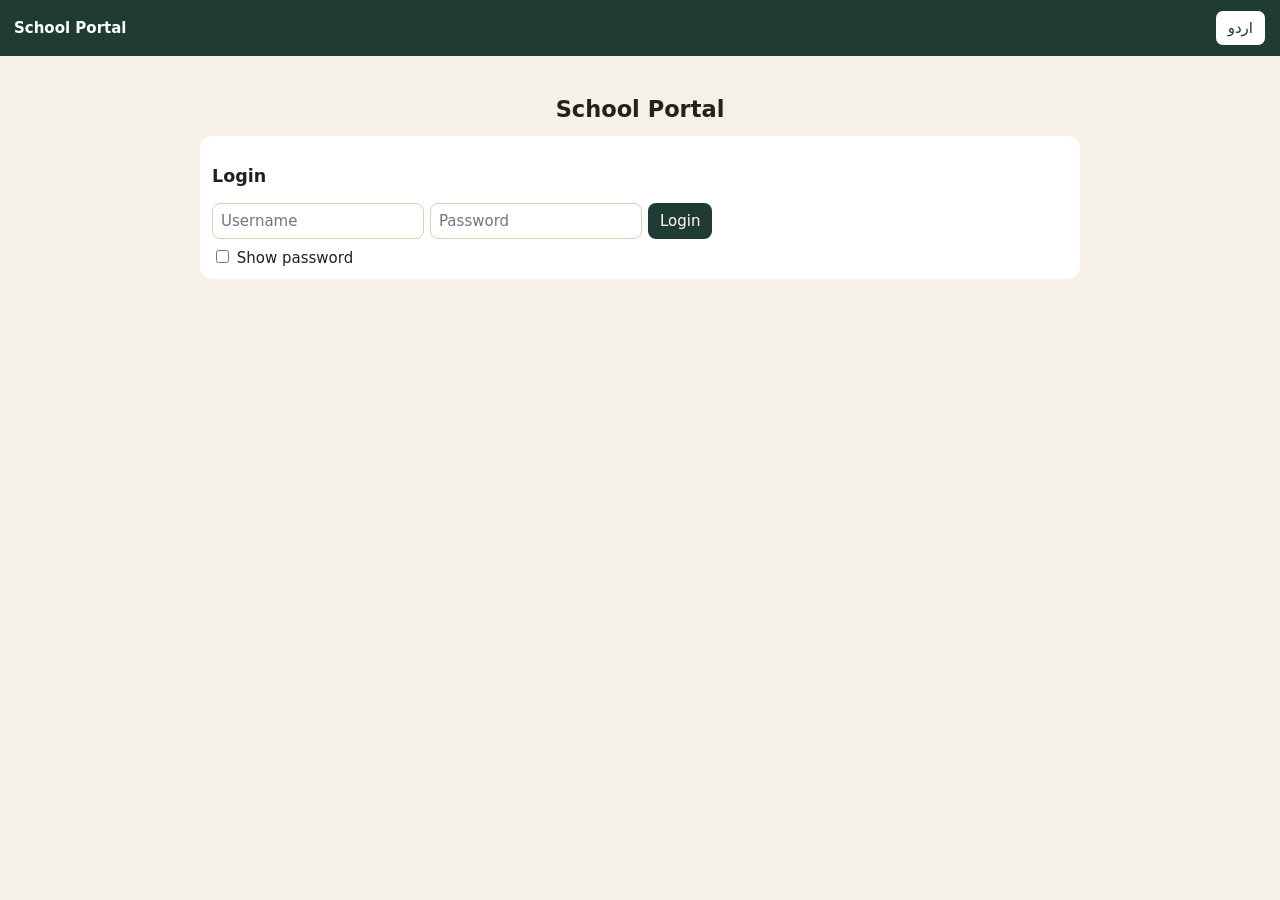
==== commit 537708ba: "Add files via upload" ====
--- a/index.html
+++ b/index.html
@@ -1,2206 +1,4 @@
-<!DOCTYPE html>
-<html lang="ur">
-<head>
-<meta charset="UTF-8">
-<meta name="viewport" content="width=device-width, initial-scale=1.0">
-<title>دکان کھاتہ</title>
-<link rel="manifest" href="manifest.json">
-<meta name="theme-color" content="#123128">
-<link rel="icon" href="icon-192.png">
-<link rel="apple-touch-icon" href="icon-192.png">
-<link rel="preconnect" href="https://fonts.googleapis.com">
-<link rel="preconnect" href="https://fonts.gstatic.com" crossorigin>
-<link href="https://fonts.googleapis.com/css2?family=Noto+Nastaliq+Urdu:wght@400;600;700&family=Noto+Naskh+Arabic:wght@400;600;700&family=Fraunces:opsz,wght@9..144,400;9..144,600;9..144,700&family=Inter:wght@400;500;600;700&family=IBM+Plex+Mono:wght@500;600&display=swap" rel="stylesheet">
-<style>
-  :root{
-    --paper:#FBF7EC; --paper-2:#F2EAD3; --cover:#123128; --cover-2:#0A1F19;
-    --ink:#241F16; --ink-soft:#726B57; --gold:#B9873D; --gold-light:#F1E4C4;
-    --line:#E1D3AC; --danger:#A23F2E; --danger-light:#F5E1D8;
-    --green:#3D6B4C; --green-light:#E3ECDF; --margin-rule:#9C3B2E;
-    --radius:12px; --radius-sm:8px;
-    --shadow-card:0 1px 2px rgba(18,49,40,.06), 0 2px 10px rgba(18,49,40,.05);
-    --shadow-pop:0 14px 34px rgba(10,31,25,.22);
-  }
-  body[data-theme="dark"]{
-    --paper:#171712; --paper-2:#20201A; --cover:#0E2019; --cover-2:#060F0C;
-    --ink:#EDE7D6; --ink-soft:#A79E86; --gold:#D9A857;
-    --line:#39392E; --danger:#D97862; --danger-light:#3A241D;
-    --green:#79C08F; --green-light:#1C2E22; --margin-rule:#D97862;
-    --shadow-card:0 1px 2px rgba(0,0,0,.3), 0 2px 10px rgba(0,0,0,.25);
-    --shadow-pop:0 14px 34px rgba(0,0,0,.45);
-  }
-  body[data-theme="dark"] .cust-row, body[data-theme="dark"] .prod-row, body[data-theme="dark"] .customer-detail{background:var(--paper-2);}
-  body[data-theme="dark"] input, body[data-theme="dark"] select, body[data-theme="dark"] button{background:var(--paper-2);color:var(--ink);}
-  body[data-theme="dark"] button.primary{background:var(--gold);color:#171712;}
-  body[data-theme="dark"] .maintab.active{background:var(--paper);}
-  body[data-theme="dark"] .maintab.active,
-  body[data-theme="dark"] .metric-value,
-  body[data-theme="dark"] .section-title,
-  body[data-theme="dark"] .backbtn,
-  body[data-theme="dark"] .modal-title{color:var(--gold);}
-  body[data-theme="dark"] .metric-value.owe{color:var(--danger);}
-  body[data-theme="dark"] .metric-value.paid{color:var(--green);}
-  body[data-theme="dark"] .section-title::after{background:var(--line);}
-  body[data-theme="dark"] .wrap::before{opacity:.4;}
-  body[data-theme="dark"] button.danger{color:var(--danger);background:var(--paper-2);}
-  body[data-theme="dark"] button.paidbtn{color:var(--green);background:var(--green-light);}
-  body[data-theme="dark"] button.ghost{background:none;color:var(--ink);}
-  body[data-theme="dark"] .wa-link{color:#3A2E17;}
-  .themebtn{background:rgba(255,255,255,0.06);border:1px solid rgba(241,228,196,0.28);color:var(--gold-light);width:32px;height:32px;border-radius:50%;display:flex;align-items:center;justify-content:center;cursor:pointer;flex:none;padding:0;font-size:15px;line-height:1;}
-  .themebtn:hover{background:rgba(255,255,255,0.14);}
-  .voice-mic-btn{position:absolute;inset-inline-end:3px;top:50%;transform:translateY(-50%);width:26px;height:26px;border-radius:50%;border:1px solid var(--line);background:var(--paper);display:flex;align-items:center;justify-content:center;font-size:13px;padding:0;cursor:pointer;z-index:2;}
-  .voice-mic-btn.listening{animation:micpulse 1s ease-in-out infinite;border-color:var(--danger);background:var(--danger-light);}
-  .smart-voice-btn{width:100%;border:1px dashed var(--line);background:var(--paper);border-radius:8px;padding:8px;font-size:12.5px;color:var(--ink-soft);cursor:pointer;margin-bottom:8px;}
-  .smart-voice-btn.listening{animation:micpulse 1s ease-in-out infinite;border-color:var(--danger);color:var(--danger);background:var(--danger-light);border-style:solid;}
-  @keyframes micpulse{0%,100%{box-shadow:0 0 0 0 rgba(162,63,46,.35);}50%{box-shadow:0 0 0 6px rgba(162,63,46,0);}}
-  .voice-toast{position:fixed;left:50%;bottom:26px;transform:translateX(-50%) translateY(10px);background:var(--cover);color:var(--gold-light);padding:11px 18px;border-radius:10px;font-size:13px;font-family:'Inter',sans-serif;z-index:300;box-shadow:var(--shadow-pop);max-width:86%;text-align:center;white-space:pre-line;opacity:0;pointer-events:none;transition:opacity .25s ease, transform .25s ease;}
-  .voice-toast.show{opacity:1;transform:translateX(-50%) translateY(0);}
-  *{box-sizing:border-box;}
-  body{margin:0;background:var(--paper);color:var(--ink);min-height:100vh;-webkit-font-smoothing:antialiased;}
-  body[data-lang="ur"]{font-family:'Noto Nastaliq Urdu','Fraunces',serif;}
-  body[data-lang="ar"]{font-family:'Noto Naskh Arabic','Fraunces',serif;}
-  body[data-lang="en"]{font-family:'Fraunces',serif;}
-  .num{font-family:'IBM Plex Mono',monospace;font-variant-numeric:tabular-nums;}
-  body[data-dir="rtl"]{direction:rtl;}
-  body[data-dir="ltr"]{direction:ltr;}
-  ::selection{background:var(--gold-light);}
-  button, input, select{font-size:14px;}
-  :focus-visible{outline:2px solid var(--gold);outline-offset:2px;}
-  @media (prefers-reduced-motion:no-preference){
-    .view.active{animation:fadein .28s ease both;}
-    @keyframes fadein{from{opacity:0;transform:translateY(4px);}to{opacity:1;transform:none;}}
-    .maintab{transition:margin .18s ease, opacity .18s ease;}
-    .modal{animation:popin .18s ease both;}
-    @keyframes popin{from{opacity:0;transform:translateY(8px) scale(.98);}to{opacity:1;transform:none;}}
-  }
-
-  /* ===== Cover / letterhead ===== */
-  .cover{background:radial-gradient(140% 100% at 50% 0%, var(--cover) 0%, var(--cover-2) 78%);color:var(--gold-light);padding:18px 16px 0;position:relative;}
-  .cover::after{content:'';position:absolute;left:0;right:0;bottom:0;height:5px;background:linear-gradient(90deg,transparent,var(--gold) 20%,var(--gold) 80%,transparent);}
-  .toprow{display:flex;align-items:center;justify-content:space-between;gap:8px;margin-bottom:10px;}
-  .langbar{display:flex;gap:6px;flex:1;justify-content:center;}
-  .langbtn{background:rgba(255,255,255,0.06);color:var(--gold-light);border:1px solid rgba(241,228,196,0.28);padding:5px 12px;border-radius:20px;font-size:12.5px;cursor:pointer;font-family:'Inter',sans-serif;}
-  .langbtn.active{background:var(--gold);color:var(--cover-2);border-color:var(--gold);font-weight:600;}
-  .gearbtn{background:rgba(255,255,255,0.06);border:1px solid rgba(241,228,196,0.28);color:var(--gold-light);width:32px;height:32px;border-radius:50%;display:flex;align-items:center;justify-content:center;cursor:pointer;flex:none;padding:0;font-size:16px;line-height:1;}
-  .gearbtn:hover{background:rgba(255,255,255,0.14);}
-  .shopname-row{display:flex;align-items:center;justify-content:center;text-align:center;}
-  .shopname{font-size:23px;font-weight:600;background:transparent;border:none;color:var(--gold-light);text-align:center;width:min(300px,84%);outline:none;border-bottom:1px dashed transparent;text-shadow:0 1px 0 rgba(0,0,0,.25);letter-spacing:.2px;}
-  .shopname:focus{border-bottom:1px dashed var(--gold);}
-  .tagline{text-align:center;font-size:11.5px;color:var(--gold-light);opacity:.62;margin:3px 0 6px;font-family:'Inter',sans-serif;}
-  .rule-flourish{display:flex;align-items:center;justify-content:center;gap:8px;margin:0 0 12px;opacity:.55;}
-  .rule-flourish span{height:1px;width:46px;background:linear-gradient(90deg,transparent,var(--gold),transparent);}
-  .rule-flourish i{width:4px;height:4px;border-radius:50%;background:var(--gold);display:block;transform:rotate(45deg);}
-
-  .maintabs{display:flex;gap:4px;padding:0 2px;}
-  .maintab{flex:1;text-align:center;padding:10px 2px 9px;font-size:11.3px;color:var(--gold-light);opacity:.55;cursor:pointer;font-family:'Inter',sans-serif;font-weight:600;border-radius:10px 10px 0 0;margin-top:7px;letter-spacing:.1px;}
-  .maintab.active{opacity:1;background:var(--paper);color:var(--cover);margin-top:0;box-shadow:0 -3px 10px rgba(0,0,0,.14);}
-  .tab-badge{display:inline-flex;align-items:center;justify-content:center;min-width:16px;height:16px;padding:0 4px;background:var(--danger);color:#fff;font-size:10px;font-weight:700;border-radius:9px;margin-inline-start:5px;font-family:'Inter',sans-serif;vertical-align:middle;}
-
-  /* ===== Body / ledger page ===== */
-  .wrap{max-width:640px;margin:0 auto;padding:18px 16px 40px;position:relative;padding-inline-start:30px;}
-  .wrap::before{content:'';position:absolute;inset-inline-start:15px;top:0;bottom:0;width:1.5px;background:var(--margin-rule);opacity:.22;}
-  .view{display:none;}
-  .view.active{display:block;}
-
-  .metric-row{display:grid;grid-template-columns:1fr 1fr;gap:10px;margin-bottom:16px;}
-  .metric-card{background:var(--paper-2);border:1px solid var(--line);border-radius:var(--radius);padding:12px 14px;box-shadow:var(--shadow-card);position:relative;}
-  .metric-card::before{content:'';position:absolute;top:0;left:14px;right:14px;height:2px;background:var(--gold);opacity:.35;border-radius:2px;}
-  .metric-label{font-size:11.5px;color:var(--ink-soft);font-family:'Inter',sans-serif;margin-bottom:4px;}
-  .metric-value{font-size:19px;font-weight:600;color:var(--cover);}
-  .metric-value.owe{color:var(--danger);}
-  .metric-value.paid{color:var(--green);}
-
-  .section-title{font-size:15.5px;font-weight:600;margin:22px 0 10px;color:var(--cover);display:flex;align-items:center;gap:8px;}
-  .section-title::after{content:'';flex:1;height:1px;background:var(--line);}
-  .section-note{font-size:11.5px;color:var(--ink-soft);font-family:'Inter',sans-serif;margin:-6px 0 12px;}
-
-  .card{background:var(--paper-2);border:1px solid var(--line);border-radius:var(--radius);padding:12px;display:flex;flex-direction:column;gap:8px;box-shadow:var(--shadow-card);}
-  .row2{display:grid;grid-template-columns:1fr 1fr;gap:8px;}
-  .row3{display:grid;grid-template-columns:1fr 1fr auto;gap:8px;align-items:center;}
-  input, select{font-family:'Inter',sans-serif;border:1px solid var(--line);background:#fff;border-radius:var(--radius-sm);padding:9px 10px;font-size:14px;width:100%;color:var(--ink);}
-  body[data-lang="ur"] input, body[data-lang="ur"] select, body[data-lang="ar"] input, body[data-lang="ar"] select{font-family:inherit;}
-  button{font-family:'Inter',sans-serif;cursor:pointer;border-radius:var(--radius-sm);border:1px solid var(--line);background:#fff;padding:9px 12px;font-size:13.5px;color:var(--ink);}
-  button:active{transform:translateY(1px);}
-  button.primary{background:var(--cover);color:var(--gold-light);border-color:var(--cover);font-weight:600;}
-  button.paidbtn{background:var(--green-light);color:var(--green);border-color:var(--green);font-weight:600;}
-  button.small{padding:5px 10px;font-size:12px;}
-  button.danger{color:var(--danger);border-color:var(--danger-light);}
-  button.ghost{background:none;}
-  body[data-lang="ur"] button, body[data-lang="ar"] button{font-family:inherit;}
-
-  .searchsort{display:flex;gap:8px;margin-bottom:10px;}
-  .searchsort input{flex:1;}
-  .searchsort select{flex:none;width:auto;max-width:44%;}
-
-  .cust-row{background:#fff;border:1px solid var(--line);border-radius:10px;padding:11px 13px;margin-bottom:8px;display:flex;justify-content:space-between;align-items:center;cursor:pointer;gap:10px;transition:box-shadow .15s;}
-  .cust-row:hover{box-shadow:var(--shadow-card);}
-  .cust-row-name{font-weight:600;font-size:15px;display:flex;align-items:center;gap:6px;}
-  .cust-row-sub{font-size:11.5px;color:var(--ink-soft);font-family:'Inter',sans-serif;}
-  .cust-row-bal{font-size:15px;white-space:nowrap;text-align:end;}
-  .overdue-dot{width:7px;height:7px;border-radius:50%;background:var(--danger);display:inline-block;flex:none;}
-  .overdue-tag{font-size:9.5px;font-family:'Inter',sans-serif;background:var(--danger-light);color:var(--danger);padding:1px 6px;border-radius:8px;font-weight:600;}
-
-  .prod-row{background:#fff;border:1px solid var(--line);border-radius:10px;padding:11px 13px;margin-bottom:8px;cursor:pointer;transition:box-shadow .15s;}
-  .prod-row:hover{box-shadow:var(--shadow-card);}
-  .prod-row-top{display:flex;justify-content:space-between;align-items:center;gap:10px;margin-bottom:7px;}
-  .prod-row-name{font-weight:600;font-size:15px;display:flex;align-items:center;gap:6px;}
-  .prod-row-price{font-size:13px;color:var(--ink-soft);white-space:nowrap;}
-  .stockbar-track{position:relative;height:7px;background:var(--paper-2);border-radius:4px;overflow:hidden;}
-  .stockbar-fill{position:absolute;top:0;bottom:0;inset-inline-start:0;background:var(--green);border-radius:4px;}
-  .stockbar-fill.low{background:var(--danger);}
-  .prod-row-meta{display:flex;justify-content:space-between;font-size:11px;color:var(--ink-soft);font-family:'Inter',sans-serif;margin-top:4px;}
-
-  .customer-detail{background:#fff;border:1px solid var(--line);border-radius:12px;padding:14px;margin-bottom:12px;box-shadow:var(--shadow-card);}
-  .detail-head{display:flex;justify-content:space-between;align-items:flex-start;gap:10px;flex-wrap:wrap;}
-  .cname-edit{font-size:17px;font-weight:600;border:none;background:transparent;border-bottom:1px dashed transparent;width:100%;color:var(--ink);padding:2px 0;font-family:inherit;}
-  .cname-edit:focus{border-bottom:1px dashed var(--gold);outline:none;}
-  .cphone{font-size:12.5px;color:var(--ink-soft);font-family:'Inter',sans-serif;border:none;background:transparent;border-bottom:1px dashed transparent;padding:2px 0;width:100%;}
-  .cphone:focus{border-bottom:1px dashed var(--gold);outline:none;}
-  .cust-totals{display:flex;gap:14px;margin:10px 0;font-size:12.5px;color:var(--ink-soft);flex-wrap:wrap;}
-  .cust-totals b{color:var(--danger);}
-  .actions-row{display:flex;gap:8px;flex-wrap:wrap;margin-top:6px;}
-  .wa-link{text-decoration:none;display:inline-flex;align-items:center;gap:6px;background:var(--gold-light);color:#5C4416;border:1px solid var(--gold);border-radius:var(--radius-sm);padding:6px 12px;font-size:12.5px;font-family:'Inter',sans-serif;}
-  .entry-form{display:grid;grid-template-columns:1fr 1fr;gap:8px;margin-top:10px;background:var(--paper);padding:10px;border-radius:8px;}
-  .entry-form .full{grid-column:1/-1;}
-  .hist{margin-top:10px;border-top:1px dashed var(--line);padding-top:8px;}
-  .hist-row{display:flex;justify-content:space-between;align-items:center;padding:7px 0;border-bottom:1px dotted var(--line);font-size:12.5px;gap:6px;}
-  .hist-item{flex:1;color:var(--ink);}
-  .hist-badge{font-size:10.5px;padding:2px 7px;border-radius:20px;font-family:'Inter',sans-serif;white-space:nowrap;}
-  .hist-badge.purchase{background:var(--danger-light);color:var(--danger);}
-  .hist-badge.payment{background:var(--green-light);color:var(--green);}
-  .hist-date{color:var(--ink-soft);font-size:10.5px;font-family:'Inter',sans-serif;white-space:nowrap;}
-  .hist-amt{font-weight:600;white-space:nowrap;}
-  .hist-amt.purchase{color:var(--danger);}
-  .hist-amt.payment{color:var(--green);}
-  .del-icon{background:none;border:none;color:var(--ink-soft);cursor:pointer;font-size:15px;padding:0 2px;line-height:1;border-radius:4px;flex:none;}
-  .del-icon:hover{color:var(--danger);}
-  .empty{text-align:center;color:var(--ink-soft);font-size:13px;padding:22px 10px;}
-  .empty-icon{font-size:22px;display:block;margin-bottom:6px;opacity:.5;}
-  .toggle-form{background:none;border:1px solid var(--line);font-size:13px;padding:6px 10px;}
-  .hidden{display:none;}
-  .backbtn{background:none;border:none;color:var(--cover);font-size:13.5px;cursor:pointer;padding:4px 0;font-family:'Inter',sans-serif;margin-bottom:8px;font-weight:600;}
-
-  .subtabs{display:flex;gap:8px;margin-bottom:14px;}
-  .subtab{flex:1;text-align:center;padding:8px;font-size:13px;border:1px solid var(--line);border-radius:8px;background:#fff;cursor:pointer;font-family:'Inter',sans-serif;}
-  .subtab.active{background:var(--cover);color:var(--gold-light);border-color:var(--cover);font-weight:600;}
-  .period-row{display:flex;gap:8px;margin-bottom:14px;}
-
-  .barchart{display:flex;flex-direction:column;gap:6px;margin-bottom:6px;}
-  .barrow{display:grid;grid-template-columns:64px 1fr 74px;align-items:center;gap:8px;font-size:12px;}
-  .barrow .m-label{color:var(--ink-soft);font-family:'Inter',sans-serif;}
-  .bartrack{position:relative;height:16px;background:var(--paper-2);border-radius:4px;overflow:hidden;}
-  .barfill{position:absolute;top:0;bottom:0;border-radius:4px;}
-  .barfill.pos{background:var(--green);}
-  .barfill.neg{background:var(--danger);}
-  .barrow .m-amt{text-align:end;}
-
-  .cur-row{display:flex;align-items:center;gap:8px;background:#fff;border:1px solid var(--line);border-radius:8px;padding:8px 10px;margin-bottom:6px;}
-  .cur-row input{padding:6px 8px;font-size:13px;}
-  .cur-folder{background:#fff;border:1px solid var(--line);border-radius:10px;padding:10px 12px;margin-bottom:10px;}
-  .cur-folder summary{cursor:pointer;list-style:revert;margin:0;padding:2px 0;}
-  .cur-folder summary::marker{color:var(--gold, #b8860b);}
-  .cur-folder[open] summary{margin-bottom:8px;}
-  .cur-folder .cur-row{margin-bottom:6px;}
-  .cur-code{width:70px;flex:none;}
-  .cur-rate{flex:1;}
-  .cur-conv{font-size:12.5px;color:var(--ink-soft);white-space:nowrap;min-width:90px;text-align:end;}
-  .inv-row{display:flex;gap:8px;align-items:center;}
-
-  /* ===== Settings modal ===== */
-  .modal-backdrop{position:fixed;inset:0;background:rgba(10,31,25,.55);display:flex;align-items:center;justify-content:center;z-index:80;padding:18px;}
-  .modal-backdrop.hidden{display:none;}
-  .modal{background:var(--paper);border-radius:14px;max-width:400px;width:100%;padding:20px;box-shadow:var(--shadow-pop);max-height:86vh;overflow:auto;}
-  .modal-title{font-size:17px;font-weight:600;color:var(--cover);margin:0 0 4px;}
-  .modal-sub{font-size:12px;color:var(--ink-soft);font-family:'Inter',sans-serif;margin:0 0 14px;}
-  .modal .card{margin-bottom:10px;}
-  .filelabel{display:inline-block;width:100%;text-align:center;}
-  .status-msg{font-size:12.5px;font-family:'Inter',sans-serif;margin-top:6px;padding:7px 10px;border-radius:8px;}
-  .status-msg.ok{background:var(--green-light);color:var(--green);}
-  .status-msg.err{background:var(--danger-light);color:var(--danger);}
-
-  /* ===== Print statement ===== */
-  #printArea{display:none;}
-  body.statement-open #printArea{display:block;position:fixed;inset:0;z-index:90;background:#fff;color:#000;overflow:auto;font-family:'Inter',sans-serif;}
-  body.statement-open > *:not(#printArea){display:none !important;}
-  .print-actions{position:sticky;top:0;display:flex;gap:8px;padding:12px 16px;background:#F2EAD3;border-bottom:1px solid #ccc;z-index:2;}
-  .print-actions button{flex:1;padding:9px 8px;border-radius:8px;border:1px solid #ccc;background:#fff;font-size:13px;font-family:'Inter',sans-serif;cursor:pointer;}
-  .print-actions .pa-back{background:#fff;}
-  .print-actions .pa-send{background:#E3ECDF;color:#3D6B4C;border-color:#3D6B4C;font-weight:600;}
-  .print-actions .pa-print{background:#123128;color:#F1E4C4;border-color:#123128;font-weight:600;}
-  .p-body{padding:20px 24px;max-width:640px;margin:0 auto;}
-  #printArea .p-head{display:flex;justify-content:space-between;border-bottom:2px solid #000;padding-bottom:10px;margin-bottom:14px;}
-  #printArea table{width:100%;border-collapse:collapse;font-size:13px;}
-  #printArea th, #printArea td{padding:6px 4px;border-bottom:1px solid #ccc;text-align:start;}
-  #printArea .p-total{margin-top:14px;font-weight:700;font-size:15px;text-align:end;}
-  @media print{
-    body.statement-open #printArea{position:static;}
-    .print-actions{display:none !important;}
-  }
-</style>
-</head>
-<body data-lang="ur" data-dir="rtl">
-<div class="cover">
-  <div class="toprow">
-    <button class="gearbtn" id="btnSettings" title="Settings" aria-label="Settings">⚙</button>
-    <div class="langbar">
-      <button class="langbtn" data-l="ur">اردو</button>
-      <button class="langbtn" data-l="en">English</button>
-      <button class="langbtn" data-l="ar">العربية</button>
-    </div>
-    <button class="themebtn" id="btnTheme" title="Theme" aria-label="Theme">🌙</button>
-  </div>
-  <div class="shopname-row"><input class="shopname" id="shopNameInput" maxlength="40"></div>
-  <div class="tagline" id="tagline"></div>
-  <div class="rule-flourish"><span></span><i></i><span></span></div>
-  <div class="maintabs">
-    <div class="maintab" data-t="reports" id="tabReportsBtn"></div>
-    <div class="maintab" data-t="customers" id="tabCustomersBtn"><span id="tabCustomersTxt"></span><span class="tab-badge hidden" id="overdueBadgeCount"></span></div>
-    <div class="maintab" data-t="products" id="tabProductsBtn"><span id="tabProductsTxt"></span><span class="tab-badge hidden" id="lowStockBadgeCount"></span></div>
-    <div class="maintab" data-t="business" id="tabBusinessBtn"></div>
-    <div class="maintab" data-t="zakat" id="tabZakatBtn"></div>
-  </div>
-</div>
-
-<div class="wrap">
-
-<div class="view" id="viewReports">
-  <div class="metric-row">
-    <div class="metric-card"><div class="metric-label" id="lblRepRevenue"></div><div class="metric-value num" id="valRepRevenue">0</div></div>
-    <div class="metric-card"><div class="metric-label" id="lblRepCustomers"></div><div class="metric-value num" id="valRepCustomers">0</div></div>
-  </div>
-  <div class="metric-row">
-    <div class="metric-card"><div class="metric-label" id="lblRepDue"></div><div class="metric-value num owe" id="valRepDue">0</div></div>
-    <div class="metric-card"><div class="metric-label" id="lblRepStockVal"></div><div class="metric-value num" id="valRepStockVal">0</div></div>
-  </div>
-  <div class="section-title" id="lblRepTrend"></div>
-  <div class="card"><div id="repTrendChart" class="barchart"></div></div>
-  <div class="section-title" id="lblRepReminders"></div>
-  <div id="repRemindersArea"></div>
-  <div class="section-title" id="lblRepTopCust"></div>
-  <div id="repTopCustArea"></div>
-  <div class="section-title" id="lblRepLowStock"></div>
-  <div id="repLowStockArea"></div>
-</div>
-
-<div class="view" id="viewCustomers">
-  <div class="metric-row">
-    <div class="metric-card"><div class="metric-label" id="lblMonthSales"></div><div class="metric-value num" id="valMonthSales">0</div></div>
-    <div class="metric-card"><div class="metric-label" id="lblTotalDue"></div><div class="metric-value num owe" id="valTotalDue">0</div></div>
-  </div>
-  <div class="section-title" id="lblAddCustomer"></div>
-  <div class="card">
-    <div class="row2"><input type="text" id="newName" maxlength="40"><input type="tel" id="newPhone" maxlength="20"></div>
-    <button class="primary" id="btnAddCustomer"></button>
-  </div>
-  <div class="section-title" id="lblCustomers"></div>
-  <div class="searchsort">
-    <input type="text" id="custSearch">
-    <select id="custSort">
-      <option value="balance"></option>
-      <option value="name"></option>
-      <option value="recent"></option>
-    </select>
-  </div>
-  <div id="customerListArea"></div>
-</div>
-
-<div class="view" id="viewProducts">
-  <div class="metric-row">
-    <div class="metric-card"><div class="metric-label" id="lblProductCount"></div><div class="metric-value num" id="valProductCount">0</div></div>
-    <div class="metric-card"><div class="metric-label" id="lblStockValue"></div><div class="metric-value num" id="valStockValue">0</div></div>
-  </div>
-  <div class="subtabs">
-    <div class="subtab" data-pv="list" id="subProdListBtn"></div>
-    <div class="subtab" data-pv="newstock" id="subNewStockBtn"></div>
-  </div>
-
-  <div id="prodListSection">
-    <div class="section-title" id="lblAddProduct"></div>
-    <div class="card">
-      <div class="row2"><input type="text" id="newProdName" maxlength="40"><input type="number" id="newProdPrice" min="0"></div>
-      <input type="number" id="newProdQty" min="0">
-      <button class="primary" id="btnAddProduct"></button>
-    </div>
-    <button class="ghost small" id="toggleBulkAdd" style="margin-top:8px;width:100%;"></button>
-    <div class="card hidden" id="bulkAddCard" style="margin-top:8px;">
-      <div class="section-note" id="bulkAddNoteTxt" style="margin:0 0 4px;white-space:pre-line;"></div>
-      <textarea id="bulkAddText" rows="4" style="width:100%;border:1px solid var(--line);border-radius:8px;padding:9px 10px;font-family:'IBM Plex Mono',monospace;font-size:12.5px;"></textarea>
-      <button class="primary" id="btnBulkAddSave"></button>
-      <div id="bulkAddStatus"></div>
-    </div>
-    <div class="section-title" id="lblProducts"></div>
-    <div class="searchsort">
-      <input type="text" id="prodSearch">
-    </div>
-    <div id="productListArea"></div>
-  </div>
-
-  <div id="prodNewStockSection" class="hidden">
-    <div class="section-title" id="lblNewStockAdd"></div>
-    <div class="card">
-      <select id="newStockProdSelect"></select>
-      <div class="row2"><input type="number" id="newStockQty" min="0" placeholder=""><input type="date" id="newStockDate"></div>
-      <button class="primary" id="btnAddNewStock"></button>
-    </div>
-    <div class="section-title" id="lblNewStockLog"></div>
-    <div id="newStockLogArea"></div>
-  </div>
-</div>
-
-<div class="view" id="viewBusiness">
-  <div class="subtabs">
-    <div class="subtab" data-p="monthly" id="subMonthlyBtn"></div>
-    <div class="subtab" data-p="yearly" id="subYearlyBtn"></div>
-  </div>
-  <div class="period-row"><select id="selMonth"></select><select id="selYear"></select></div>
-  <div id="businessArea"></div>
-</div>
-
-<div class="view" id="viewZakat">
-  <div id="zakatArea"></div>
-</div>
-
-</div>
-
-<div class="modal-backdrop hidden" id="settingsModal">
-  <div class="modal">
-    <div class="modal-title" id="settingsTitleTxt"></div>
-    <div class="modal-sub" id="settingsSubTxt"></div>
-    <button class="primary" style="width:100%;margin-bottom:8px;" id="btnExportBackup"></button>
-    <label class="filelabel">
-      <button class="ghost" style="width:100%;" id="btnImportBackupTrigger"></button>
-      <input type="file" id="fileImportBackup" accept="application/json" class="hidden">
-    </label>
-    <div id="backupStatus"></div>
-    <div style="height:14px;"></div>
-    <button class="ghost" style="width:100%;" id="btnExportCsv"></button>
-    <div style="height:14px;"></div>
-
-    <div style="border-top:1px dashed var(--line);margin:4px 0 12px;"></div>
-    <div class="modal-title" style="font-size:15px;" id="voiceSectionTitleTxt"></div>
-    <button class="ghost" style="width:100%;" id="btnToggleVoice"></button>
-
-    <div style="border-top:1px dashed var(--line);margin:4px 0 12px;"></div>
-    <div class="modal-title" style="font-size:15px;" id="pinSectionTitleTxt"></div>
-    <div id="pinSection"></div>
-
-    <div style="height:14px;"></div>
-    <button class="danger" style="width:100%;" id="btnResetAll"></button>
-    <div style="height:12px;"></div>
-    <button class="ghost" style="width:100%;" id="btnCloseSettings"></button>
-  </div>
-</div>
-
-<div class="modal-backdrop hidden" id="lockScreen" style="z-index:200;background:var(--cover-2);">
-  <div class="modal" style="text-align:center;">
-    <div style="font-size:34px;margin-bottom:4px;">🔒</div>
-    <div class="modal-title" id="lockTitleTxt"></div>
-    <div class="modal-sub" id="lockSubTxt"></div>
-    <input type="password" inputmode="numeric" pattern="[0-9]*" maxlength="8" id="lockPinInput" style="text-align:center;font-size:22px;letter-spacing:8px;">
-    <div id="lockError" class="status-msg err hidden" style="margin-top:8px;"></div>
-    <button class="primary" style="width:100%;margin-top:10px;" id="btnUnlock"></button>
-    <button class="ghost small" style="width:100%;margin-top:10px;" id="btnForgotPin"></button>
-  </div>
-</div>
-
-<div id="printArea"></div>
-
-<script>
-const STORAGE_KEY = 'dokan-khata-data-v4';
-
-const TXT = {
-  ur:{
-    title:'دکان کھاتہ', shopPlaceholder:'اپنی دکان کا نام لکھیں', tagline:'ہر گاہک اور ہر حساب کا مکمل ریکارڈ',
-    tabReports:'ڈیش بورڈ', tabCustomers:'گاہک کھاتہ', tabBusiness:'کاروباری حساب', tabZakat:'زکوٰۃ و اثاثے',
-    lblRepRevenue:'اس مہینے کی آمدنی', lblRepCustomers:'کل گاہک', lblRepDue:'کل بقایا', lblRepStockVal:'مال کی مالیت',
-    lblRepTrend:'گزشتہ 6 ماہ کی سیل', lblRepTopCust:'سب سے زیادہ بقایا گاہک', lblRepLowStock:'کم مقدار والی مصنوعات',
-    repNoTopCust:'کوئی بقایا نہیں۔', repNoLowStock:'کوئی پراڈکٹ کم مقدار میں نہیں۔',
-    voiceNotSupported:'اس براؤزر میں وائس ان پٹ دستیاب نہیں۔', voiceNotUnderstood:'سمجھ نہیں آیا، دوبارہ کوشش کریں',
-    voiceSectionTitle:'آواز سے ڈیٹا درج کرنا', voiceEnableBtn:'🎤 آواز فعال کریں', voiceDisableBtn:'🔇 آواز بند کریں',
-    voiceHeard:(text)=>`سنا: "${text}"`, voiceHeardSet:(text,val)=>`سنا: "${text}"\nدرج کر دیا: ${val}`,
-    voiceHeardSetBoth:(text,name,amt)=>`سنا: "${text}"\nنام: ${name}\nرقم: ${amt}`, smartVoiceBtn:'🎤 نام اور رقم دونوں بولیں', smartVoiceHint:'ایک ہی بار میں نام اور رقم بولیں، جیسے "چینی 500"',
-    voiceErrPermission:'مائیکروفون کی اجازت نہیں ملی۔ براؤزر کی سیٹنگز میں مائیکروفون کی اجازت دیں۔', voiceErrNoSpeech:'کچھ سنائی نہیں دیا۔ دوبارہ کوشش کریں۔', voiceErrGeneric:(e)=>`وائس میں مسئلہ ہوا (${e})۔ دوبارہ کوشش کریں۔`,
-    linkProductOpt:'کوئی پراڈکٹ نہیں (صرف اندراج)', linkProductLbl:'پراڈکٹ سے جوڑیں (اسٹاک خود کم ہوگا)', qtySoldOptionalPh:'مقدار (اگر پراڈکٹ منتخب کی ہے)',
-    lblMonthSales:'اس مہینے کی سیل', lblTotalDue:'کل بقایا رقم',
-    lblAddCustomer:'نیا گاہک شامل کریں', namePh:'گاہک کا نام', phonePh:'موبائل نمبر', addBtn:'شامل کریں',
-    lblCustomers:'گاہکوں کی فہرست', emptyCust:'ابھی کوئی گاہک شامل نہیں کیا گیا۔',
-    clear:'حساب برابر', back:'واپس فہرست پر',
-    total:'کل بقایا', thisMonthDue:'اس ماہ کا اضافہ',
-    addPurchase:'نیا حساب/سامان درج کریں', recordPayment:'وصولی درج کریں',
-    itemPh:'سامان / تفصیل', amountPh:'رقم',
-    saveTxn:'محفوظ کریں', noTxn:'ابھی کوئی ریکارڈ نہیں۔',
-    sendMsg:'واٹس ایپ پیغام', delete:'حذف کریں',
-    purchaseBadge:'سامان لیا', paymentBadge:'وصول شدہ',
-    msgTemplate:(name,shop,total,newAmt)=>`السلام علیکم ${name} صاحب،\n${shop} کی طرف سے حساب کی یاد دہانی۔\nنیا اندراج: ${newAmt} روپے\nکل بقایا رقم: ${total} روپے\nبراہ کرم جلد ادائیگی کریں۔ شکریہ۔`,
-    monthly:'ماہانہ ریکارڈ', yearly:'سالانہ ریکارڈ',
-    totalSales:'کل سیل (گاہکوں سے)', totalStock:'نیا مال خریدا', totalExpense:'دیگر اخراجات/بل',
-    totalSupplier:'دکانداروں کو ادائیگی', profit:'منافع',
-    addEntry:'نیا اندراج کریں', entryTypeStock:'نیا مال', entryTypeExpense:'خرچہ/بل', entryTypeSupplier:'دکاندار کو ادائیگی',
-    descPh:'تفصیل لکھیں', save:'محفوظ کریں', noEntries:'اس عرصہ میں کوئی اندراج نہیں۔', yearSummary:'سالانہ خلاصہ',
-    monthNames:['جنوری','فروری','مارچ','اپریل','مئی','جون','جولائی','اگست','ستمبر','اکتوبر','نومبر','دسمبر'],
-
-    inventoryLabel:'تجارتی مال کی موجودہ مالیت', inventorySave:'محفوظ کریں',
-    cashBalance:'دکان میں نقد رقم (بیلنس)', cashBalanceSave:'محفوظ کریں', receivables:'گاہکوں سے وصول ہونے والی رقم',
-    totalQarza:'دکاندار پر واجب الادا قرضہ (تمام سالوں کا مجموعہ)', netZakatable:'زکوٰۃ کے قابل کل رقم', zakatDue:'زکوٰۃ کی رقم (٪۲.۵)',
-    zakatNote:'زکوٰۃ کی شرح ٢.٥٪ رکھی گئی ہے۔ نصاب اور دیگر شرعی تفصیلات کی تصدیق اپنے عالم دین سے ضرور کریں۔',
-    addCashIn:'دکان میں رقم داخل کریں', addCashOut:'دکان سے رقم نکالیں',
-    cashInDesc:'رقم کہاں سے آئی', cashOutDesc:'رقم کس مقصد کے لیے نکالی',
-    addQarza:'قرضہ درج کریں', qarzaDesc:'قرضہ کس کا / کس لیے ہے',
-    historyCash:'رقم کی آمد و اخراج کی تفصیل', historyQarza:'قرضوں کی فہرست',
-    cashInBadge:'رقم آئی', cashOutBadge:'رقم نکلی',
-    currencyTitle:'مختلف کرنسیوں میں رقم', currencyNote:'اپنی کرنسی کی شرح تبادلہ درج کریں تاکہ رقم اس کرنسی میں بھی نظر آئے۔',
-    baseCurrencyLbl:'اپنی کرنسی کا نام', currencyCode:'کرنسی کا کوڈ', currencyRate:'١ یونٹ کی مالیت (اپنی کرنسی میں)',
-    addCurrency:'کرنسی شامل کریں', removeCurrency:'حذف کریں', netInThisCurrency:'زکوٰۃ کے قابل رقم', zakatInThisCurrency:'زکوٰۃ',
-    noEntriesShort:'کوئی اندراج نہیں۔',
-
-    searchPh:'گاہک تلاش کریں...', sortByBalance:'زیادہ بقایا پہلے', sortByName:'نام کے مطابق', sortByRecent:'حالیہ سرگرمی',
-    overdueBadge:'زائد المیعاد', confirmDeleteEntry:'کیا یہ اندراج حذف کر دیا جائے؟', confirmDeleteCustomer:'کیا اس گاہک کو حذف کر دیا جائے؟ تمام ریکارڈ ختم ہو جائے گا۔',
-    printStatement:'پرنٹ اسٹیٹمنٹ', statementTitle:'کھاتے کا بیان', statementDate:'تاریخ', statementTotal:'کل بقایا رقم',
-    printBack:'واپس', printNow:'پرنٹ کریں', sendToCustomer:'گاہک کو بھیجیں',
-    statementMsgTemplate:(name,shop,total)=>`السلام علیکم ${name} صاحب،\n${shop} کی طرف سے آپ کے کھاتے کا بیان۔\nکل بقایا رقم: ${total} روپے\nبراہ کرم جلد ادائیگی کریں۔ شکریہ۔`,
-    settingsTitle:'ترتیبات', settingsSub:'ڈیٹا کا بیک اپ لیں یا بحال کریں۔',
-    backupExport:'بیک اپ ڈاؤن لوڈ کریں', backupImport:'بیک اپ بحال کریں', resetAll:'ڈیٹا ری سیٹ کریں (قرضے محفوظ رہیں گے)',
-    csvExport:'گاہکوں کی فہرست ڈاؤن لوڈ کریں (CSV/Excel)',
-    confirmReset:'یہ عمل واپس نہیں ہو سکتا۔ گاہکوں کے کھاتے اور قرضے (آپ کے ذمّے اور آپ کو ملنے والے) محفوظ رہیں گے — باقی تمام ڈیٹا (پراڈکٹس، کاروباری ریکارڈ، نقد رقم) حذف ہو جائے گا۔ جاری رکھیں؟',
-    restoreSuccess:'بیک اپ کامیابی سے بحال ہو گیا۔', restoreError:'فائل درست نہیں۔ براہ کرم درست بیک اپ فائل منتخب کریں۔',
-    closeBtn:'بند کریں', noSearchResults:'کوئی گاہک نہیں ملا۔',
-
-    tabProducts:'مصنوعات', lblAddProduct:'نیا پراڈکٹ شامل کریں', productNamePh:'پراڈکٹ کا نام', pricePh:'قیمت (فی یونٹ)', qtyPh:'مقدار (اسٹاک)',
-    lblProducts:'مصنوعات کی فہرست', emptyProducts:'ابھی کوئی پراڈکٹ شامل نہیں کیا گیا۔', searchProductsPh:'پراڈکٹ تلاش کریں...',
-    lblProductCount:'کل اقسام', lblStockValue:'باقی مال کی مالیت',
-    bulkAddToggle:'ایک ساتھ کئی پراڈکٹ شامل کریں', bulkAddSave:'فہرست شامل کریں',
-    bulkAddNote:'ہر لائن میں لکھیں: نام, قیمت, مقدار — مثلاً:\nچینی, 150, 20\nچاول, 220, 15\n\nاگر آپ کے پاس فہرست کی تصویر ہے تو اسے چیٹ میں بھیج دیں، میں آپ کے لیے یہ فہرست تیار کر دوں گا جسے آپ یہاں پیسٹ کر سکیں۔',
-    bulkAddResult:(n)=>`${n} پراڈکٹ شامل ہو گئے۔`, bulkAddNone:'کوئی درست لائن نہیں ملی۔ فارمیٹ چیک کریں: نام, قیمت, مقدار',
-    productTotal:'کل مقدار', productSoldLbl:'فروخت شدہ', productRemaining:'باقی مقدار', productRemainingPct:'باقی فیصد', productStockValue:'باقی مال کی مالیت',
-    recordSale:'فروخت درج کریں', restock:'نیا مال شامل کریں', qtySoldPh:'فروخت شدہ مقدار', qtyAddPh:'نئی مقدار',
-    lowStockBadge:'کم مقدار', saleBadge:'فروخت', restockBadge:'نیا مال', noProdHistory:'ابھی کوئی ریکارڈ نہیں۔',
-    confirmDeleteProduct:'کیا اس پراڈکٹ کو حذف کر دیا جائے؟ تمام ریکارڈ ختم ہو جائے گا۔', notEnoughStock:'اتنی مقدار اسٹاک میں موجود نہیں۔',
-    prodViewList:'مصنوعات کی فہرست', prodViewNewStock:'نیا مال کی تفصیل',
-    lblNewStockAdd:'نیا مال درج کریں', selectProduct:'پراڈکٹ منتخب کریں', lblNewStockLog:'نئے مال کا ریکارڈ',
-    noNewStock:'ابھی کوئی نیا مال درج نہیں ہوا۔', remainingNow:'ابھی باقی', noProductsYet:'پہلے کوئی پراڈکٹ شامل کریں۔',
-
-    pinSectionTitle:'پن لاک', pinEnableBtn:'پن لاک فعال کریں', pinChangeBtn:'پن تبدیل کریں', pinDisableBtn:'پن لاک بند کریں',
-    pinEnabledNote:'پن لاک فعال ہے — ایپ کھولنے کے لیے پن درکار ہوگا۔',
-    pinCurrentPh:'موجودہ پن', pinNewPh:'نیا پن (کم از کم 4 ہندسے)', pinConfirmPh:'پن دوبارہ لکھیں',
-    pinSaveBtn:'محفوظ کریں', pinCancelBtn:'منسوخ کریں',
-    pinMismatch:'دونوں پن ایک جیسے نہیں ہیں۔', pinTooShort:'پن کم از کم 4 ہندسوں کا ہونا چاہیے۔', pinWrongCurrent:'موجودہ پن غلط ہے۔',
-    pinSetSuccess:'پن لاک فعال ہو گیا۔', pinChangedSuccess:'پن تبدیل ہو گیا۔', pinDisabledSuccess:'پن لاک بند ہو گیا۔',
-    lockTitle:'یہ کھاتہ محفوظ ہے', lockSub:'جاری رکھنے کے لیے پن درج کریں', unlockBtn:'کھولیں', wrongPin:'غلط پن، دوبارہ کوشش کریں۔',
-    forgotPin:'پن بھول گئے؟', forgotPinConfirm:'اگر آپ پن بھول گئے ہیں تو تمام ڈیٹا حذف کر کے دوبارہ شروع کرنا پڑے گا۔ یہ ناقابلِ واپسی ہے۔ کیا آپ جاری رکھنا چاہتے ہیں؟',
-
-    discountPh:'رعایت (اختیاری)', discountLbl:'رعایت', discountNote:(amt)=>`رعایت: -${amt}`,
-    invoiceBtn:'انوائس بنائیں', addItemBtn:'+ آئٹم شامل کریں', manualItemOpt:'دیگر / خود لکھیں',
-    itemQtyPh:'مقدار', itemPricePh:'قیمت', itemDescPh:'آئٹم کا نام',
-    subtotalLbl:'ذیلی مجموعہ', discountTypeFlat:'مقررہ رقم', discountTypePercent:'فیصد %',
-    totalLbl:'کل رقم', saveInvoiceBtn:'انوائس محفوظ کریں', invoiceNoItems:'کم از کم ایک آئٹم شامل کریں۔',
-    invoiceWord:'انوائس', printInvoiceBtn:'انوائس پرنٹ کریں',
-    reminderSectionTitle:'ادائیگی یاد دہانی', reminderSetBtn:'یاد دہانی مقرر کریں', reminderClearBtn:'یاد دہانی ختم کریں',
-    reminderDatePh:'یاد دہانی کی تاریخ', reminderDueBadge:'یاد دہانی واجب',
-    reportsRemindersTitle:'واجب الادا یاد دہانیاں', reportsNoReminders:'کوئی یاد دہانی واجب نہیں۔'
-  },
-  en:{
-    title:'Shop Ledger', shopPlaceholder:'Enter your shop name', tagline:'A complete record for every customer and every account',
-    tabReports:'Dashboard', tabCustomers:'Customer ledger', tabBusiness:'Business accounts', tabZakat:'Zakat & assets',
-    lblRepRevenue:'This month\'s revenue', lblRepCustomers:'Total customers', lblRepDue:'Total outstanding', lblRepStockVal:'Stock value',
-    lblRepTrend:'Last 6 months sales', lblRepTopCust:'Highest due customers', lblRepLowStock:'Low stock products',
-    repNoTopCust:'No outstanding dues.', repNoLowStock:'No products low on stock.',
-    voiceNotSupported:'Voice input is not supported in this browser.', voiceNotUnderstood:'Could not understand, please try again',
-    voiceSectionTitle:'Voice data entry', voiceEnableBtn:'🎤 Turn on voice', voiceDisableBtn:'🔇 Turn off voice',
-    voiceHeard:(text)=>`Heard: "${text}"`, voiceHeardSet:(text,val)=>`Heard: "${text}"\nFilled in: ${val}`,
-    voiceHeardSetBoth:(text,name,amt)=>`Heard: "${text}"\nName: ${name}\nAmount: ${amt}`, smartVoiceBtn:'🎤 Say name & price together', smartVoiceHint:'Speak the name and price in one go, e.g. "Sugar 500"',
-    voiceErrPermission:'Microphone permission was denied. Please allow microphone access in browser settings.', voiceErrNoSpeech:'No speech detected. Please try again.', voiceErrGeneric:(e)=>`Voice error (${e}). Please try again.`,
-    linkProductOpt:'No product (just a note)', linkProductLbl:'Link to a product (stock auto-deducts)', qtySoldOptionalPh:'Qty (if product selected)',
-    lblMonthSales:'This month\'s sales', lblTotalDue:'Total outstanding',
-    lblAddCustomer:'Add new customer', namePh:'Customer name', phonePh:'Phone number', addBtn:'Add',
-    lblCustomers:'Customer list', emptyCust:'No customers added yet.',
-    clear:'Settled', back:'Back to list',
-    total:'Total due', thisMonthDue:'Added this month',
-    addPurchase:'Record new purchase', recordPayment:'Record payment received',
-    itemPh:'Item / description', amountPh:'Amount',
-    saveTxn:'Save', noTxn:'No records yet.',
-    sendMsg:'WhatsApp message', delete:'Delete',
-    purchaseBadge:'Purchase', paymentBadge:'Payment',
-    msgTemplate:(name,shop,total,newAmt)=>`Hello ${name},\nThis is a reminder from ${shop}.\nNew entry: ${newAmt}\nTotal outstanding balance: ${total}\nPlease settle at your earliest. Thank you.`,
-    monthly:'Monthly record', yearly:'Yearly record',
-    totalSales:'Total sales (from customers)', totalStock:'New stock purchased', totalExpense:'Other expenses / bills',
-    totalSupplier:'Payments to suppliers', profit:'Profit',
-    addEntry:'Add new entry', entryTypeStock:'New stock', entryTypeExpense:'Expense / bill', entryTypeSupplier:'Supplier payment',
-    descPh:'Enter description', save:'Save', noEntries:'No entries for this period.', yearSummary:'Yearly summary',
-    monthNames:['January','February','March','April','May','June','July','August','September','October','November','December'],
-
-    inventoryLabel:'Current value of trade goods (inventory)', inventorySave:'Save',
-    cashBalance:'Cash in hand (shop balance)', cashBalanceSave:'Save', receivables:'Amount receivable from customers',
-    totalQarza:'Outstanding debt owed by shop (total of all years)', netZakatable:'Total zakatable amount', zakatDue:'Zakat due (2.5%)',
-    zakatNote:'Zakat rate is set at 2.5%. Please confirm nisab and other details with your religious scholar.',
-    addCashIn:'Add money into the shop', addCashOut:'Withdraw money from shop',
-    cashInDesc:'Source of the money', cashOutDesc:'Purpose of withdrawal',
-    addQarza:'Add a debt entry', qarzaDesc:'Debt to whom / for what',
-    historyCash:'Cash in / out history', historyQarza:'List of debts',
-    cashInBadge:'Cash in', cashOutBadge:'Cash out',
-    currencyTitle:'Amounts in other currencies', currencyNote:'Enter your exchange rate so amounts also show in that currency.',
-    baseCurrencyLbl:'Your currency name', currencyCode:'Currency code', currencyRate:'Value of 1 unit (in your currency)',
-    addCurrency:'Add currency', removeCurrency:'Remove', netInThisCurrency:'Zakatable amount', zakatInThisCurrency:'Zakat',
-    noEntriesShort:'No entries.',
-
-    searchPh:'Search customers...', sortByBalance:'Highest due first', sortByName:'By name', sortByRecent:'Recent activity',
-    overdueBadge:'Overdue', confirmDeleteEntry:'Delete this entry?', confirmDeleteCustomer:'Delete this customer? All records will be lost.',
-    printStatement:'Print statement', statementTitle:'Account statement', statementDate:'Date', statementTotal:'Total outstanding',
-    printBack:'Back', printNow:'Print', sendToCustomer:'Send to customer',
-    statementMsgTemplate:(name,shop,total)=>`Hello ${name},\nHere is your account statement from ${shop}.\nTotal outstanding balance: ${total}\nPlease settle at your earliest. Thank you.`,
-    settingsTitle:'Settings', settingsSub:'Back up your data or restore it on another device.',
-    backupExport:'Download backup', backupImport:'Restore backup', resetAll:'Reset data (debts kept)',
-    csvExport:'Download customer list (CSV/Excel)',
-    confirmReset:'This cannot be undone. Customer accounts and debts (what you owe and what customers owe you) will be kept — everything else (products, business records, cash) will be erased. Continue?',
-    restoreSuccess:'Backup restored successfully.', restoreError:'Invalid file. Please choose a valid backup file.',
-    closeBtn:'Close', noSearchResults:'No customers found.',
-
-    tabProducts:'Products', lblAddProduct:'Add new product', productNamePh:'Product name', pricePh:'Price (per unit)', qtyPh:'Quantity (stock)',
-    lblProducts:'Product list', emptyProducts:'No products added yet.', searchProductsPh:'Search products...',
-    lblProductCount:'Total items', lblStockValue:'Remaining stock value',
-    bulkAddToggle:'Add multiple products at once', bulkAddSave:'Add list',
-    bulkAddNote:'One per line: name, price, quantity — e.g:\nSugar, 150, 20\nRice, 220, 15\n\nIf you have a photo of your list, send it in chat and I\'ll prepare this text for you to paste here.',
-    bulkAddResult:(n)=>`${n} products added.`, bulkAddNone:'No valid lines found. Check the format: name, price, quantity',
-    productTotal:'Total stock', productSoldLbl:'Sold', productRemaining:'Remaining', productRemainingPct:'Remaining %', productStockValue:'Remaining stock value',
-    recordSale:'Record sale', restock:'Add new stock', qtySoldPh:'Quantity sold', qtyAddPh:'New quantity',
-    lowStockBadge:'Low stock', saleBadge:'Sale', restockBadge:'New stock', noProdHistory:'No records yet.',
-    confirmDeleteProduct:'Delete this product? All records will be lost.', notEnoughStock:'Not enough stock available.',
-    prodViewList:'Product list', prodViewNewStock:'New stock log',
-    lblNewStockAdd:'Add new stock', selectProduct:'Select product', lblNewStockLog:'New stock record',
-    noNewStock:'No new stock recorded yet.', remainingNow:'Remaining now', noProductsYet:'Add a product first.',
-
-    pinSectionTitle:'PIN lock', pinEnableBtn:'Enable PIN lock', pinChangeBtn:'Change PIN', pinDisableBtn:'Turn off PIN lock',
-    pinEnabledNote:'PIN lock is on — a PIN will be required to open the app.',
-    pinCurrentPh:'Current PIN', pinNewPh:'New PIN (min 4 digits)', pinConfirmPh:'Re-enter PIN',
-    pinSaveBtn:'Save', pinCancelBtn:'Cancel',
-    pinMismatch:'The two PINs don\'t match.', pinTooShort:'PIN must be at least 4 digits.', pinWrongCurrent:'Current PIN is incorrect.',
-    pinSetSuccess:'PIN lock enabled.', pinChangedSuccess:'PIN changed.', pinDisabledSuccess:'PIN lock turned off.',
-    lockTitle:'This ledger is protected', lockSub:'Enter PIN to continue', unlockBtn:'Unlock', wrongPin:'Wrong PIN, try again.',
-    forgotPin:'Forgot PIN?', forgotPinConfirm:'If you forgot your PIN, all data must be erased to start over. This cannot be undone. Continue?',
-
-    discountPh:'Discount (optional)', discountLbl:'Discount', discountNote:(amt)=>`Discount: -${amt}`,
-    invoiceBtn:'Create invoice', addItemBtn:'+ Add item', manualItemOpt:'Other / manual item',
-    itemQtyPh:'Qty', itemPricePh:'Price', itemDescPh:'Item name',
-    subtotalLbl:'Subtotal', discountTypeFlat:'Flat amount', discountTypePercent:'Percent %',
-    totalLbl:'Total', saveInvoiceBtn:'Save invoice', invoiceNoItems:'Add at least one item.',
-    invoiceWord:'Invoice', printInvoiceBtn:'Print invoice',
-    reminderSectionTitle:'Payment reminder', reminderSetBtn:'Set reminder', reminderClearBtn:'Clear reminder',
-    reminderDatePh:'Reminder date', reminderDueBadge:'Reminder due',
-    reportsRemindersTitle:'Payment reminders due', reportsNoReminders:'No reminders due.'
-  },
-  ar:{
-    title:'دفتر المحل', shopPlaceholder:'أدخل اسم متجرك', tagline:'سجل كامل لكل زبون وكل حساب',
-    tabReports:'لوحة المعلومات', tabCustomers:'دفتر الزبائن', tabBusiness:'الحسابات التجارية', tabZakat:'الزكاة والأصول',
-    lblRepRevenue:'إيرادات هذا الشهر', lblRepCustomers:'إجمالي الزبائن', lblRepDue:'إجمالي المستحق', lblRepStockVal:'قيمة المخزون',
-    lblRepTrend:'مبيعات آخر 6 أشهر', lblRepTopCust:'أعلى الزبائن استحقاقاً', lblRepLowStock:'منتجات منخفضة المخزون',
-    repNoTopCust:'لا يوجد مستحقات.', repNoLowStock:'لا توجد منتجات منخفضة المخزون.',
-    voiceNotSupported:'الإدخال الصوتي غير مدعوم في هذا المتصفح.', voiceNotUnderstood:'لم أفهم، حاول مرة أخرى',
-    voiceSectionTitle:'إدخال البيانات بالصوت', voiceEnableBtn:'🎤 تفعيل الصوت', voiceDisableBtn:'🔇 إيقاف الصوت',
-    voiceHeard:(text)=>`سمعت: "${text}"`, voiceHeardSet:(text,val)=>`سمعت: "${text}"\nتم الإدخال: ${val}`,
-    voiceHeardSetBoth:(text,name,amt)=>`سمعت: "${text}"\nالاسم: ${name}\nالمبلغ: ${amt}`, smartVoiceBtn:'🎤 قل الاسم والسعر معاً', smartVoiceHint:'انطق الاسم والسعر في جملة واحدة، مثل "سكر 500"',
-    voiceErrPermission:'تم رفض إذن الميكروفون. يرجى السماح بالوصول إلى الميكروفون في إعدادات المتصفح.', voiceErrNoSpeech:'لم يتم سماع أي كلام. حاول مرة أخرى.', voiceErrGeneric:(e)=>`حدث خطأ في الصوت (${e}). حاول مرة أخرى.`,
-    linkProductOpt:'بدون منتج (ملاحظة فقط)', linkProductLbl:'اربط بمنتج (يُخصم من المخزون تلقائياً)', qtySoldOptionalPh:'الكمية (إذا تم اختيار منتج)',
-    lblMonthSales:'مبيعات هذا الشهر', lblTotalDue:'إجمالي المستحق',
-    lblAddCustomer:'إضافة زبون جديد', namePh:'اسم الزبون', phonePh:'رقم الهاتف', addBtn:'إضافة',
-    lblCustomers:'قائمة الزبائن', emptyCust:'لم تتم إضافة أي زبون بعد.',
-    clear:'تمت التسوية', back:'العودة للقائمة',
-    total:'إجمالي المستحق', thisMonthDue:'أضيف هذا الشهر',
-    addPurchase:'تسجيل عملية شراء جديدة', recordPayment:'تسجيل دفعة مستلمة',
-    itemPh:'الصنف / الوصف', amountPh:'المبلغ',
-    saveTxn:'حفظ', noTxn:'لا توجد سجلات بعد.',
-    sendMsg:'رسالة واتساب', delete:'حذف',
-    purchaseBadge:'شراء', paymentBadge:'دفعة',
-    msgTemplate:(name,shop,total,newAmt)=>`مرحباً ${name}،\nهذه رسالة تذكير من ${shop}.\nإدخال جديد: ${newAmt}\nإجمالي الرصيد المستحق: ${total}\nيرجى التسوية في أقرب وقت. شكراً لك.`,
-    monthly:'السجل الشهري', yearly:'السجل السنوي',
-    totalSales:'إجمالي المبيعات (من الزبائن)', totalStock:'بضاعة جديدة تم شراؤها', totalExpense:'مصاريف أخرى / فواتير',
-    totalSupplier:'مدفوعات للموردين', profit:'الربح',
-    addEntry:'إضافة إدخال جديد', entryTypeStock:'بضاعة جديدة', entryTypeExpense:'مصروف / فاتورة', entryTypeSupplier:'دفعة للمورد',
-    descPh:'اكتب الوصف', save:'حفظ', noEntries:'لا توجد إدخالات لهذه الفترة.', yearSummary:'الملخص السنوي',
-    monthNames:['يناير','فبراير','مارس','أبريل','مايو','يونيو','يوليو','أغسطس','سبتمبر','أكتوبر','نوفمبر','ديسمبر'],
-
-    inventoryLabel:'القيمة الحالية للبضاعة التجارية', inventorySave:'حفظ',
-    cashBalance:'النقد الموجود في المحل', cashBalanceSave:'حفظ', receivables:'المبالغ المستحقة من الزبائن',
-    totalQarza:'الدين المستحق على صاحب المحل (إجمالي كل السنوات)', netZakatable:'إجمالي المبلغ الخاضع للزكاة', zakatDue:'الزكاة المستحقة (٢.٥٪)',
-    zakatNote:'نسبة الزكاة محددة بـ ٢.٥٪. يرجى التأكد من النصاب والتفاصيل الشرعية الأخرى مع أهل العلم.',
-    addCashIn:'إدخال نقد إلى المحل', addCashOut:'سحب نقد من المحل',
-    cashInDesc:'مصدر المبلغ', cashOutDesc:'سبب السحب',
-    addQarza:'إضافة دين', qarzaDesc:'الدين لمن / لأي غرض',
-    historyCash:'سجل دخول وخروج النقد', historyQarza:'قائمة الديون',
-    cashInBadge:'دخول نقد', cashOutBadge:'خروج نقد',
-    currencyTitle:'المبالغ بعملات أخرى', currencyNote:'أدخل سعر الصرف ليظهر المبلغ بتلك العملة أيضاً.',
-    baseCurrencyLbl:'اسم عملتك', currencyCode:'رمز العملة', currencyRate:'قيمة وحدة واحدة (بعملتك)',
-    addCurrency:'إضافة عملة', removeCurrency:'حذف', netInThisCurrency:'المبلغ الخاضع للزكاة', zakatInThisCurrency:'الزكاة',
-    noEntriesShort:'لا توجد إدخالات.',
-
-    searchPh:'ابحث عن زبون...', sortByBalance:'الأعلى استحقاقاً أولاً', sortByName:'حسب الاسم', sortByRecent:'النشاط الأخير',
-    overdueBadge:'متأخر', confirmDeleteEntry:'هل تريد حذف هذا الإدخال؟', confirmDeleteCustomer:'هل تريد حذف هذا الزبون؟ سيتم فقدان جميع السجلات.',
-    printStatement:'طباعة الكشف', statementTitle:'كشف الحساب', statementDate:'التاريخ', statementTotal:'إجمالي المستحق',
-    printBack:'رجوع', printNow:'طباعة', sendToCustomer:'إرسال إلى الزبون',
-    statementMsgTemplate:(name,shop,total)=>`مرحباً ${name}،\nهذا كشف حسابك من ${shop}.\nإجمالي الرصيد المستحق: ${total}\nيرجى التسوية في أقرب وقت. شكراً لك.`,
-    settingsTitle:'الإعدادات', settingsSub:'انسخ بياناتك احتياطياً أو استعدها على جهاز آخر.',
-    backupExport:'تنزيل نسخة احتياطية', backupImport:'استعادة نسخة احتياطية', resetAll:'إعادة تعيين البيانات (تبقى الديون)',
-    csvExport:'تنزيل قائمة الزبائن (CSV/Excel)',
-    confirmReset:'لا يمكن التراجع عن هذا. سيتم الاحتفاظ بحسابات الزبائن والديون (ما عليك وما لك) — سيتم حذف كل شيء آخر (المنتجات، السجلات التجارية، النقد). المتابعة؟',
-    restoreSuccess:'تمت استعادة النسخة الاحتياطية بنجاح.', restoreError:'ملف غير صالح. يرجى اختيار ملف نسخة احتياطية صحيح.',
-    closeBtn:'إغلاق', noSearchResults:'لم يتم العثور على أي زبون.',
-
-    tabProducts:'المنتجات', lblAddProduct:'إضافة منتج جديد', productNamePh:'اسم المنتج', pricePh:'السعر (لكل وحدة)', qtyPh:'الكمية (المخزون)',
-    lblProducts:'قائمة المنتجات', emptyProducts:'لم تتم إضافة أي منتج بعد.', searchProductsPh:'ابحث عن منتج...',
-    lblProductCount:'إجمالي الأصناف', lblStockValue:'قيمة المخزون المتبقي',
-    bulkAddToggle:'إضافة عدة منتجات دفعة واحدة', bulkAddSave:'إضافة القائمة',
-    bulkAddNote:'سطر واحد لكل منتج: الاسم, السعر, الكمية — مثال:\nسكر, 150, 20\nأرز, 220, 15\n\nإذا كان لديك صورة لقائمتك، أرسلها في المحادثة وسأجهز لك هذا النص لتلصقه هنا.',
-    bulkAddResult:(n)=>`تمت إضافة ${n} منتج.`, bulkAddNone:'لم يتم العثور على أسطر صحيحة. تحقق من الصيغة: الاسم, السعر, الكمية',
-    productTotal:'إجمالي الكمية', productSoldLbl:'المباع', productRemaining:'المتبقي', productRemainingPct:'النسبة المتبقية', productStockValue:'قيمة المخزون المتبقي',
-    recordSale:'تسجيل عملية بيع', restock:'إضافة مخزون جديد', qtySoldPh:'الكمية المباعة', qtyAddPh:'الكمية الجديدة',
-    lowStockBadge:'مخزون منخفض', saleBadge:'بيع', restockBadge:'مخزون جديد', noProdHistory:'لا توجد سجلات بعد.',
-    confirmDeleteProduct:'هل تريد حذف هذا المنتج؟ سيتم فقدان جميع السجلات.', notEnoughStock:'الكمية غير كافية في المخزون.',
-    prodViewList:'قائمة المنتجات', prodViewNewStock:'سجل المخزون الجديد',
-    lblNewStockAdd:'إضافة مخزون جديد', selectProduct:'اختر المنتج', lblNewStockLog:'سجل المخزون الجديد',
-    noNewStock:'لم يتم تسجيل أي مخزون جديد بعد.', remainingNow:'المتبقي الآن', noProductsYet:'أضف منتجاً أولاً.',
-
-    pinSectionTitle:'قفل PIN', pinEnableBtn:'تفعيل قفل PIN', pinChangeBtn:'تغيير الرمز', pinDisableBtn:'إيقاف قفل PIN',
-    pinEnabledNote:'قفل PIN مفعّل — سيتطلب فتح التطبيق إدخال الرمز.',
-    pinCurrentPh:'الرمز الحالي', pinNewPh:'رمز جديد (4 أرقام على الأقل)', pinConfirmPh:'أعد إدخال الرمز',
-    pinSaveBtn:'حفظ', pinCancelBtn:'إلغاء',
-    pinMismatch:'الرمزان غير متطابقين.', pinTooShort:'يجب أن يتكون الرمز من 4 أرقام على الأقل.', pinWrongCurrent:'الرمز الحالي غير صحيح.',
-    pinSetSuccess:'تم تفعيل قفل PIN.', pinChangedSuccess:'تم تغيير الرمز.', pinDisabledSuccess:'تم إيقاف قفل PIN.',
-    lockTitle:'هذا الدفتر محمي', lockSub:'أدخل الرمز للمتابعة', unlockBtn:'فتح', wrongPin:'رمز خاطئ، حاول مرة أخرى.',
-    forgotPin:'نسيت الرمز؟', forgotPinConfirm:'إذا نسيت الرمز، يجب حذف جميع البيانات للبدء من جديد. لا يمكن التراجع عن هذا. المتابعة؟',
-
-    discountPh:'خصم (اختياري)', discountLbl:'خصم', discountNote:(amt)=>`خصم: -${amt}`,
-    invoiceBtn:'إنشاء فاتورة', addItemBtn:'+ إضافة صنف', manualItemOpt:'أخرى / إدخال يدوي',
-    itemQtyPh:'الكمية', itemPricePh:'السعر', itemDescPh:'اسم الصنف',
-    subtotalLbl:'المجموع الفرعي', discountTypeFlat:'مبلغ ثابت', discountTypePercent:'نسبة %',
-    totalLbl:'الإجمالي', saveInvoiceBtn:'حفظ الفاتورة', invoiceNoItems:'أضف صنفاً واحداً على الأقل.',
-    invoiceWord:'فاتورة', printInvoiceBtn:'طباعة الفاتورة',
-    reminderSectionTitle:'تذكير الدفع', reminderSetBtn:'تعيين تذكير', reminderClearBtn:'إلغاء التذكير',
-    reminderDatePh:'تاريخ التذكير', reminderDueBadge:'تذكير مستحق',
-    reportsRemindersTitle:'تذكيرات الدفع المستحقة', reportsNoReminders:'لا توجد تذكيرات مستحقة.'
-  }
-};
-
-let state = {
-  lang:'ur', shopName:'', customers:[], business:[], products:[], openProductId:null, prodSearch:'', prodView:'list',
-  openCustomerId:null, mainTab:'customers', bizPeriod:'monthly',
-  selMonth:new Date().getMonth(), selYear:new Date().getFullYear(),
-  inventoryValue:0, cashBalance:0, cashEntries:[], liabilities:[],
-  baseCurrencyLabel:'PKR', currencies:[{code:'USD',rate:280},{code:'SAR',rate:75},{code:'AED',rate:76}],
-  custSearch:'', custSort:'balance', theme:'light', voiceEnabled:true
-};
-
-function uid(){return Math.random().toString(36).slice(2,10);}
-
-async function loadState(){
-  try{
-    const raw = localStorage.getItem(STORAGE_KEY);
-    if(raw){
-      state = Object.assign(state, JSON.parse(raw));
-    } else {
-      const v3 = localStorage.getItem('dokan-khata-data-v3');
-      if(v3){ Object.assign(state, JSON.parse(v3)); }
-      else{
-        const old = localStorage.getItem('dokan-khata-data-v2');
-        if(old){ Object.assign(state, JSON.parse(old)); }
-      }
-    }
-  }catch(e){}
-  if(!state.shopName){ state.shopName = TXT[state.lang].title; }
-  if(state.cashBalance===undefined || state.cashBalance===null){
-    state.cashBalance = cashBalanceTotal();
-  }
-  if(!state.custSort) state.custSort = 'balance';
-  if(state.custSearch===undefined) state.custSearch = '';
-  if(Array.isArray(state.customers)) state.customers.forEach(c=>{ if(c.reminderDate===undefined) c.reminderDate = null; });
-  if(!Array.isArray(state.products)) state.products = [];
-  if(state.prodSearch===undefined) state.prodSearch = '';
-  if(!state.prodView) state.prodView = 'list';
-  if(!state.theme) state.theme = 'light';
-  if(state.voiceEnabled===undefined || state.voiceEnabled===null) state.voiceEnabled = true;
-}
-function applyTheme(){
-  document.body.setAttribute('data-theme', state.theme);
-  const btn = document.getElementById('btnTheme');
-  if(btn) btn.textContent = state.theme==='dark' ? '☀️' : '🌙';
-}
-async function saveState(){ try{ localStorage.setItem(STORAGE_KEY, JSON.stringify(state)); }catch(e){} }
-
-function setLang(lang){
-  state.lang = lang;
-  document.body.setAttribute('data-lang', lang);
-  document.body.setAttribute('data-dir', lang==='en' ? 'ltr' : 'rtl');
-  document.querySelectorAll('.langbtn').forEach(b=> b.classList.toggle('active', b.dataset.l === lang));
-  renderStaticText(); renderAll(); saveState();
-}
-
-function renderStaticText(){
-  const t = TXT[state.lang];
-  document.getElementById('shopNameInput').placeholder = t.shopPlaceholder;
-  document.getElementById('shopNameInput').value = state.shopName;
-  document.getElementById('tagline').textContent = t.tagline;
-  document.getElementById('tabCustomersTxt').textContent = t.tabCustomers;
-  document.getElementById('tabBusinessBtn').textContent = t.tabBusiness;
-  document.getElementById('tabZakatBtn').textContent = t.tabZakat;
-  document.getElementById('tabReportsBtn').textContent = t.tabReports;
-  document.getElementById('lblRepRevenue').textContent = t.lblRepRevenue;
-  document.getElementById('lblRepCustomers').textContent = t.lblRepCustomers;
-  document.getElementById('lblRepDue').textContent = t.lblRepDue;
-  document.getElementById('lblRepStockVal').textContent = t.lblRepStockVal;
-  document.getElementById('lblRepTrend').textContent = t.lblRepTrend;
-  document.getElementById('lblRepReminders').textContent = t.reportsRemindersTitle;
-  document.getElementById('lblRepTopCust').textContent = t.lblRepTopCust;
-  document.getElementById('lblRepLowStock').textContent = t.lblRepLowStock;
-  document.getElementById('lblMonthSales').textContent = t.lblMonthSales;
-  document.getElementById('lblTotalDue').textContent = t.lblTotalDue;
-  document.getElementById('lblAddCustomer').textContent = t.lblAddCustomer;
-  document.getElementById('newName').placeholder = t.namePh;
-  document.getElementById('newPhone').placeholder = t.phonePh;
-  document.getElementById('btnAddCustomer').textContent = t.addBtn;
-  document.getElementById('lblCustomers').textContent = t.lblCustomers;
-  document.getElementById('tabProductsTxt').textContent = t.tabProducts;
-  document.getElementById('lblAddProduct').textContent = t.lblAddProduct;
-  document.getElementById('newProdName').placeholder = t.productNamePh;
-  document.getElementById('newProdPrice').placeholder = t.pricePh;
-  document.getElementById('newProdQty').placeholder = t.qtyPh;
-  document.getElementById('btnAddProduct').textContent = t.addBtn;
-  (function setupProdSmartVoice(){
-    let btn = document.getElementById('prodSmartVoiceBtn');
-    if(!btn && (window.SpeechRecognition || window.webkitSpeechRecognition)){
-      const nameEl = document.getElementById('newProdName');
-      const priceEl = document.getElementById('newProdPrice');
-      btn = document.createElement('button');
-      btn.type = 'button'; btn.id = 'prodSmartVoiceBtn'; btn.className = 'smart-voice-btn';
-      btn.addEventListener('click', (e)=>{ e.preventDefault(); e.stopPropagation(); startSmartVoiceInput(nameEl, priceEl, btn); });
-      nameEl.closest('.row2').insertAdjacentElement('beforebegin', btn);
-    }
-    if(btn){ btn.textContent = TXT[state.lang].smartVoiceBtn; btn.title = TXT[state.lang].smartVoiceHint; }
-  })();
-  document.getElementById('toggleBulkAdd').textContent = t.bulkAddToggle;
-  document.getElementById('bulkAddNoteTxt').textContent = t.bulkAddNote;
-  document.getElementById('btnBulkAddSave').textContent = t.bulkAddSave;
-  document.getElementById('lblProducts').textContent = t.lblProducts;
-  document.getElementById('prodSearch').placeholder = t.searchProductsPh;
-  document.getElementById('prodSearch').value = state.prodSearch;
-  document.getElementById('lblProductCount').textContent = t.lblProductCount;
-  document.getElementById('lblStockValue').textContent = t.lblStockValue;
-  document.getElementById('subProdListBtn').textContent = t.prodViewList;
-  document.getElementById('subNewStockBtn').textContent = t.prodViewNewStock;
-  document.getElementById('lblNewStockAdd').textContent = t.lblNewStockAdd;
-  document.getElementById('newStockQty').placeholder = t.qtyAddPh;
-  document.getElementById('btnAddNewStock').textContent = t.saveTxn;
-  document.getElementById('lblNewStockLog').textContent = t.lblNewStockLog;
-  document.getElementById('subMonthlyBtn').textContent = t.monthly;
-  document.getElementById('subYearlyBtn').textContent = t.yearly;
-  document.getElementById('custSearch').placeholder = t.searchPh;
-  document.getElementById('custSearch').value = state.custSearch;
-  const sortSel = document.getElementById('custSort');
-  sortSel.options[0].textContent = t.sortByBalance;
-  sortSel.options[1].textContent = t.sortByName;
-  sortSel.options[2].textContent = t.sortByRecent;
-  sortSel.value = state.custSort;
-  document.getElementById('settingsTitleTxt').textContent = t.settingsTitle;
-  document.getElementById('settingsSubTxt').textContent = t.settingsSub;
-  document.getElementById('btnExportBackup').textContent = t.backupExport;
-  document.getElementById('btnImportBackupTrigger').textContent = t.backupImport;
-  document.getElementById('btnExportCsv').textContent = t.csvExport;
-  document.getElementById('btnResetAll').textContent = t.resetAll;
-  document.getElementById('pinSectionTitleTxt').textContent = t.pinSectionTitle;
-  document.getElementById('voiceSectionTitleTxt').textContent = t.voiceSectionTitle;
-  document.getElementById('lockTitleTxt').textContent = t.lockTitle;
-  document.getElementById('lockSubTxt').textContent = t.lockSub;
-  document.getElementById('lockPinInput').placeholder = t.pinCurrentPh;
-  document.getElementById('btnUnlock').textContent = t.unlockBtn;
-  document.getElementById('btnForgotPin').textContent = t.forgotPin;
-  document.getElementById('btnCloseSettings').textContent = t.closeBtn;
-  populateMonthYearSelects();
-}
-
-function populateMonthYearSelects(){
-  const t = TXT[state.lang];
-  const selMonth = document.getElementById('selMonth');
-  const selYear = document.getElementById('selYear');
-  selMonth.innerHTML = t.monthNames.map((m,i)=>`<option value="${i}">${m}</option>`).join('');
-  selMonth.value = state.selMonth;
-  const nowY = new Date().getFullYear();
-  let years=[]; for(let y=nowY-3;y<=nowY+1;y++) years.push(y);
-  selYear.innerHTML = years.map(y=>`<option value="${y}">${y}</option>`).join('');
-  selYear.value = state.selYear;
-  selMonth.style.display = state.bizPeriod==='monthly' ? '' : 'none';
-}
-
-function keyOf(dateStr){ const d=new Date(dateStr); return d.getFullYear()+'-'+d.getMonth(); }
-function fmt(n){ return Number(n||0).toLocaleString(undefined,{maximumFractionDigits:2}); }
-
-function customerBalance(c){ let bal=0; c.entries.forEach(e=> bal += e.type==='purchase'?Number(e.amount||0):-Number(e.amount||0)); return bal; }
-function customerMonthAdded(c){
-  const key = new Date().getFullYear()+'-'+new Date().getMonth();
-  let sum=0; c.entries.forEach(e=>{ if(e.type==='purchase' && keyOf(e.date)===key) sum+=Number(e.amount||0); });
-  return sum;
-}
-function customerLastActivity(c){
-  if(c.entries.length===0) return 0;
-  return Math.max(...c.entries.map(e=>new Date(e.date).getTime()));
-}
-function customerOverdue(c){
-  const bal = customerBalance(c);
-  if(bal<=0) return false;
-  const purchases = c.entries.filter(e=>e.type==='purchase');
-  if(purchases.length===0) return false;
-  const oldest = Math.min(...purchases.map(e=>new Date(e.date).getTime()));
-  return (Date.now()-oldest) > (30*24*60*60*1000);
-}
-function customerReminderDue(c){
-  if(!c.reminderDate) return false;
-  if(customerBalance(c)<=0) return false;
-  const today = new Date(); today.setHours(23,59,59,999);
-  return new Date(c.reminderDate).getTime() <= today.getTime();
-}
-function totalDueAllCustomers(){ return state.customers.reduce((s,c)=>s+customerBalance(c),0); }
-function monthlySalesTotal(){
-  const key = new Date().getFullYear()+'-'+new Date().getMonth();
-  let sum=0; state.customers.forEach(c=> c.entries.forEach(e=>{ if(e.type==='purchase' && keyOf(e.date)===key) sum+=Number(e.amount||0); }));
-  return sum;
-}
-function cashBalanceTotal(){
-  let sum=0; state.cashEntries.forEach(e=> sum += e.type==='in'?Number(e.amount||0):-Number(e.amount||0));
-  return sum;
-}
-function totalQarzaAmount(){ return state.liabilities.reduce((s,e)=>s+Number(e.amount||0),0); }
-
-function fmtDate(iso){ const d=new Date(iso); const t=TXT[state.lang]; return `${d.getDate()} ${t.monthNames[d.getMonth()]} ${d.getFullYear()}`; }
-function todayInputDate(){ const dt=new Date(); dt.setMinutes(dt.getMinutes()-dt.getTimezoneOffset()); return dt.toISOString().slice(0,10); }
-
-/* ===== Voice data input (text & number fields) ===== */
-function showVoiceToast(msg){
-  let toast = document.getElementById('voiceToast');
-  if(!toast){
-    toast = document.createElement('div');
-    toast.id = 'voiceToast';
-    toast.className = 'voice-toast';
-    document.body.appendChild(toast);
-  }
-  toast.textContent = msg;
-  toast.classList.add('show');
-  clearTimeout(toast._t);
-  toast._t = setTimeout(()=>{ toast.classList.remove('show'); }, 3200);
-}
-
-function parseSpokenNumber(raw){
-  const text = (raw||'').trim();
-  const m = text.match(/[\d]+(?:[.,]\d+)?/);
-  if(m) return m[0].replace(',', '.');
-  return null;
-}
-
-function voiceErrorMessage(t, err){
-  if(err==='not-allowed' || err==='permission-denied' || err==='service-not-allowed') return t.voiceErrPermission;
-  if(err==='no-speech') return t.voiceErrNoSpeech;
-  return t.voiceErrGeneric(err);
-}
-
-function stopVoiceIfListening(btn){
-  if(btn.classList.contains('listening') && btn._rec){
-    try{ btn._rec.stop(); }catch(e){}
-    return true;
-  }
-  return false;
-}
-
-function startVoiceInput(input, btn){
-  const t = TXT[state.lang];
-  if(stopVoiceIfListening(btn)) return;
-  const SR = window.SpeechRecognition || window.webkitSpeechRecognition;
-  if(!SR){ alert(t.voiceNotSupported); return; }
-  const rec = new SR();
-  btn._rec = rec;
-  rec.lang = state.lang==='ur' ? 'ur-PK' : state.lang==='ar' ? 'ar-SA' : 'en-US';
-  rec.interimResults = false;
-  rec.maxAlternatives = 4;
-  btn.classList.add('listening'); btn.textContent = '🔴';
-  try{ rec.start(); }catch(e){ btn.classList.remove('listening'); btn.textContent='🎤'; btn._rec=null; return; }
-  rec.onresult = (e)=>{
-    const alts = e.results[0];
-    const heard = alts[0] ? alts[0].transcript.trim() : '';
-    let value = null;
-    if(input.type==='number'){
-      for(let i=0;i<alts.length && value===null;i++){ value = parseSpokenNumber(alts[i].transcript); }
-    } else {
-      value = heard;
-    }
-    if(value){ input.value = value; input.dispatchEvent(new Event('change', {bubbles:true})); input.dispatchEvent(new Event('input', {bubbles:true})); showVoiceToast(t.voiceHeardSet(heard, value)); }
-    else { showVoiceToast(t.voiceNotUnderstood + (heard ? ': "'+heard+'"' : '')); }
-  };
-  rec.onerror = (e)=>{ showVoiceToast(voiceErrorMessage(t, e.error)); btn.classList.remove('listening'); btn.textContent='🎤'; btn._rec=null; };
-  rec.onend = ()=>{ btn.classList.remove('listening'); btn.textContent='🎤'; btn._rec=null; };
-}
-
-function parseNameAndNumber(raw){
-  const text = (raw||'').trim();
-  const trailing = text.match(/([\d]+(?:[.,]\d+)?)\s*$/);
-  const m = trailing || text.match(/([\d]+(?:[.,]\d+)?)/);
-  if(!m) return {name:text, number:null};
-  const number = m[1].replace(',', '.');
-  const name = (text.slice(0, m.index) + text.slice(m.index + m[0].length)).replace(/\s+/g,' ').trim();
-  return {name: name || text, number};
-}
-
-function startSmartVoiceInput(nameInput, amtInput, btn){
-  const t = TXT[state.lang];
-  if(stopVoiceIfListening(btn)) return;
-  const SR = window.SpeechRecognition || window.webkitSpeechRecognition;
-  if(!SR){ alert(t.voiceNotSupported); return; }
-  const rec = new SR();
-  btn._rec = rec;
-  rec.lang = state.lang==='ur' ? 'ur-PK' : state.lang==='ar' ? 'ar-SA' : 'en-US';
-  rec.interimResults = false;
-  rec.maxAlternatives = 1;
-  btn.classList.add('listening'); btn.textContent = '🔴';
-  try{ rec.start(); }catch(e){ btn.classList.remove('listening'); btn.textContent=t.smartVoiceBtn; btn._rec=null; return; }
-  rec.onresult = (e)=>{
-    const heard = e.results[0][0] ? e.results[0][0].transcript.trim() : '';
-    const {name, number} = parseNameAndNumber(heard);
-    if(name){ nameInput.value = name; nameInput.dispatchEvent(new Event('input',{bubbles:true})); nameInput.dispatchEvent(new Event('change',{bubbles:true})); }
-    if(number){ amtInput.value = number; amtInput.dispatchEvent(new Event('input',{bubbles:true})); amtInput.dispatchEvent(new Event('change',{bubbles:true})); }
-    if(name || number) showVoiceToast(t.voiceHeardSetBoth(heard, name||'—', number||'—'));
-    else showVoiceToast(t.voiceNotUnderstood + (heard ? ': "'+heard+'"' : ''));
-  };
-  rec.onerror = (e)=>{ showVoiceToast(voiceErrorMessage(t, e.error)); btn.classList.remove('listening'); btn.textContent=t.smartVoiceBtn; btn._rec=null; };
-  rec.onend = ()=>{ btn.classList.remove('listening'); btn.textContent = t.smartVoiceBtn; btn._rec=null; };
-}
-
-function attachSmartVoiceMic(nameInput, amtInput){
-  if(!(window.SpeechRecognition || window.webkitSpeechRecognition)) return null;
-  const wrap = document.createElement('div'); wrap.className='full';
-  const btn = document.createElement('button');
-  btn.type = 'button';
-  btn.className = 'smart-voice-btn';
-  btn.textContent = TXT[state.lang].smartVoiceBtn;
-  btn.title = TXT[state.lang].smartVoiceHint;
-  btn.addEventListener('click', (e)=>{ e.preventDefault(); e.stopPropagation(); startSmartVoiceInput(nameInput, amtInput, btn); });
-  wrap.appendChild(btn);
-  return wrap;
-}
-
-const VOICE_EXCLUDE_IDS = ['custSearch','prodSearch','shopNameInput','lockPinInput','invInput','cashInput','baseCurName'];
-const VOICE_EXCLUDE_CLASSES = ['cur-code','cur-rate'];
-function voiceEligible(input){
-  if(input.type!=='text' && input.type!=='number' && input.type!=='tel') return false;
-  if(VOICE_EXCLUDE_IDS.includes(input.id)) return false;
-  if(VOICE_EXCLUDE_CLASSES.some(cls=> input.classList.contains(cls))) return false;
-  return true;
-}
-
-function attachVoiceMic(input){
-  if(input.dataset.voiceReady) return;
-  input.dataset.voiceReady = '1';
-  const gridColumn = getComputedStyle(input).gridColumn;
-  const wrap = document.createElement('span');
-  wrap.style.position = 'relative';
-  wrap.style.display = 'block';
-  if(gridColumn && gridColumn !== 'auto') wrap.style.gridColumn = gridColumn;
-  input.parentNode.insertBefore(wrap, input);
-  wrap.appendChild(input);
-  input.style.width = '100%';
-  input.style.paddingInlineEnd = '32px';
-  const btn = document.createElement('button');
-  btn.type = 'button';
-  btn.className = 'voice-mic-btn';
-  btn.title = 'Voice';
-  btn.textContent = '🎤';
-  btn.addEventListener('click', (e)=>{ e.preventDefault(); e.stopPropagation(); startVoiceInput(input, btn); });
-  wrap.appendChild(btn);
-}
-
-function enableVoiceForInputs(){
-  if(!(window.SpeechRecognition || window.webkitSpeechRecognition)) return;
-  document.querySelectorAll('input:not([data-voice-ready])').forEach(inp=>{ if(voiceEligible(inp)) attachVoiceMic(inp); });
-  updateVoiceMicVisibility();
-}
-
-function updateVoiceMicVisibility(){
-  document.querySelectorAll('.voice-mic-btn').forEach(btn=>{
-    btn.classList.toggle('hidden', !state.voiceEnabled);
-  });
-  document.querySelectorAll('input[data-voice-ready]').forEach(inp=>{
-    inp.style.paddingInlineEnd = state.voiceEnabled ? '32px' : '';
-  });
-}
-
-function renderVoiceSettings(){
-  const t = TXT[state.lang];
-  document.getElementById('voiceSectionTitleTxt').textContent = t.voiceSectionTitle;
-  const btn = document.getElementById('btnToggleVoice');
-  const supported = !!(window.SpeechRecognition || window.webkitSpeechRecognition);
-  btn.textContent = state.voiceEnabled ? t.voiceDisableBtn : t.voiceEnableBtn;
-  btn.disabled = !supported;
-  btn.title = supported ? '' : t.voiceNotSupported;
-}
-document.getElementById('btnToggleVoice').addEventListener('click', ()=>{
-  state.voiceEnabled = !state.voiceEnabled;
-  saveState();
-  renderVoiceSettings();
-  updateVoiceMicVisibility();
-});
-
-
-function buildWaLink(c, newAmt){
-  const t = TXT[state.lang];
-  const total = customerBalance(c);
-  const msg = t.msgTemplate(c.name||'', state.shopName||t.title, fmt(total), fmt(newAmt||0));
-  const digits = (c.phone||'').replace(/[^0-9]/g,'');
-  return `https://wa.me/${digits}?text=${encodeURIComponent(msg)}`;
-}
-function escapeHtml(s){ const d=document.createElement('div'); d.textContent=s||''; return d.innerHTML; }
-
-function renderAll(){
-  document.getElementById('viewReports').classList.toggle('active', state.mainTab==='reports');
-  document.getElementById('viewCustomers').classList.toggle('active', state.mainTab==='customers');
-  document.getElementById('viewProducts').classList.toggle('active', state.mainTab==='products');
-  document.getElementById('viewBusiness').classList.toggle('active', state.mainTab==='business');
-  document.getElementById('viewZakat').classList.toggle('active', state.mainTab==='zakat');
-  document.getElementById('tabReportsBtn').classList.toggle('active', state.mainTab==='reports');
-  document.getElementById('tabCustomersBtn').classList.toggle('active', state.mainTab==='customers');
-  document.getElementById('tabProductsBtn').classList.toggle('active', state.mainTab==='products');
-  document.getElementById('tabBusinessBtn').classList.toggle('active', state.mainTab==='business');
-  document.getElementById('tabZakatBtn').classList.toggle('active', state.mainTab==='zakat');
-  document.getElementById('subMonthlyBtn').classList.toggle('active', state.bizPeriod==='monthly');
-  document.getElementById('subYearlyBtn').classList.toggle('active', state.bizPeriod==='yearly');
-  document.getElementById('selMonth').style.display = state.bizPeriod==='monthly' ? '' : 'none';
-  document.getElementById('valMonthSales').textContent = fmt(monthlySalesTotal());
-  document.getElementById('valTotalDue').textContent = fmt(totalDueAllCustomers());
-  renderCustomerList();
-  renderProducts();
-  renderBusiness();
-  renderZakat();
-  renderReports();
-}
-
-function totalStockValueAll(){ return state.products.reduce((s,p)=>s+productStockValue(p),0); }
-
-function renderReports(){
-  const t = TXT[state.lang];
-  document.getElementById('valRepRevenue').textContent = fmt(monthlySalesTotal());
-  document.getElementById('valRepCustomers').textContent = fmt(state.customers.length);
-  document.getElementById('valRepDue').textContent = fmt(totalDueAllCustomers());
-  document.getElementById('valRepStockVal').textContent = fmt(totalStockValueAll());
-
-  // 6-month trend
-  const now = new Date();
-  const months = [];
-  for(let i=5;i>=0;i--){
-    const d = new Date(now.getFullYear(), now.getMonth()-i, 1);
-    months.push({key:d.getFullYear()+'-'+d.getMonth(), label:t.monthNames[d.getMonth()].slice(0,3)});
-  }
-  const sums = months.map(m=>{
-    let s=0; state.customers.forEach(c=>c.entries.forEach(e=>{ if(e.type==='purchase' && keyOf(e.date)===m.key) s+=Number(e.amount||0); }));
-    return s;
-  });
-  const maxVal = Math.max(1, ...sums);
-  const trendArea = document.getElementById('repTrendChart');
-  trendArea.innerHTML = '';
-  months.forEach((m,i)=>{
-    const row = document.createElement('div'); row.className='barrow';
-    const pct = Math.max(3, (sums[i]/maxVal*100));
-    row.innerHTML = `<span class="m-label">${m.label}</span><div class="bartrack"><div class="barfill pos" style="width:${pct}%;"></div></div><span class="m-amt num">${fmt(sums[i])}</span>`;
-    trendArea.appendChild(row);
-  });
-
-  // Payment reminders due
-  const remArea = document.getElementById('repRemindersArea');
-  remArea.innerHTML = '';
-  const dueReminders = state.customers.filter(c=>customerReminderDue(c));
-  if(dueReminders.length===0){
-    const e=document.createElement('div'); e.className='empty'; e.textContent=t.reportsNoReminders; remArea.appendChild(e);
-  } else {
-    dueReminders.forEach(c=>{
-      const row = document.createElement('div'); row.className='cust-row';
-      const info = document.createElement('div');
-      info.innerHTML = `<div class="cust-row-name">🔔 ${escapeHtml(c.name)}</div><div class="cust-row-sub">${escapeHtml(c.phone||'')}</div>`;
-      const right = document.createElement('div'); right.style.textAlign='end';
-      right.innerHTML = `<div class="cust-row-bal num" style="color:var(--danger)">${fmt(customerBalance(c))}</div>`;
-      const waBtn = document.createElement('a'); waBtn.className='wa-link'; waBtn.style.marginTop='4px'; waBtn.target='_blank'; waBtn.rel='noopener';
-      waBtn.href = buildWaLink(c, 0); waBtn.textContent = t.sendMsg;
-      waBtn.addEventListener('click', e=>e.stopPropagation());
-      right.appendChild(waBtn);
-      row.appendChild(info); row.appendChild(right);
-      row.addEventListener('click', ()=>{ state.mainTab='customers'; state.openCustomerId=c.id; saveState(); renderAll(); });
-      remArea.appendChild(row);
-    });
-  }
-
-  // Top due customers
-  const topArea = document.getElementById('repTopCustArea');
-  topArea.innerHTML = '';
-  const topCust = [...state.customers].filter(c=>customerBalance(c)>0).sort((a,b)=>customerBalance(b)-customerBalance(a)).slice(0,5);
-  if(topCust.length===0){
-    const e=document.createElement('div'); e.className='empty'; e.textContent=t.repNoTopCust; topArea.appendChild(e);
-  } else {
-    topCust.forEach(c=>{
-      const row = document.createElement('div'); row.className='cust-row';
-      row.innerHTML = `<div class="cust-row-name">${escapeHtml(c.name)}</div><div class="cust-row-bal num" style="color:var(--danger)">${fmt(customerBalance(c))}</div>`;
-      row.addEventListener('click', ()=>{ state.mainTab='customers'; state.openCustomerId=c.id; saveState(); renderAll(); });
-      topArea.appendChild(row);
-    });
-  }
-
-  // Low stock products
-  const lowArea = document.getElementById('repLowStockArea');
-  lowArea.innerHTML = '';
-  const lowProds = state.products.filter(p=>productRemainingPct(p) <= 15 && productTotalStock(p) > 0);
-  if(lowProds.length===0){
-    const e=document.createElement('div'); e.className='empty'; e.textContent=t.repNoLowStock; lowArea.appendChild(e);
-  } else {
-    lowProds.forEach(p=>{
-      const row = document.createElement('div'); row.className='prod-row';
-      row.innerHTML = `<div class="prod-row-top"><span class="prod-row-name">${escapeHtml(p.name)}</span><span class="overdue-tag">${t.lowStockBadge}</span></div><div class="prod-row-meta"><span>${t.productRemaining}: ${fmt(productRemaining(p))}</span></div>`;
-      row.addEventListener('click', ()=>{ state.mainTab='products'; state.openProductId=p.id; saveState(); renderAll(); });
-      lowArea.appendChild(row);
-    });
-  }
-}
-
-function updateOverdueBadge(){
-  const overdueCount = state.customers.filter(c=>customerOverdue(c)).length;
-  const badge = document.getElementById('overdueBadgeCount');
-  badge.textContent = overdueCount;
-  badge.classList.toggle('hidden', overdueCount===0);
-}
-
-function renderCustomerList(){
-  const t = TXT[state.lang];
-  updateOverdueBadge();
-  const area = document.getElementById('customerListArea');
-  area.innerHTML = '';
-  if(state.customers.length===0){
-    const e=document.createElement('div'); e.className='empty';
-    e.innerHTML = `<span class="empty-icon">✎</span>${t.emptyCust}`;
-    area.appendChild(e); return;
-  }
-  const searchSortBar = document.querySelector('.searchsort');
-  if(state.openCustomerId){
-    const c = state.customers.find(x=>x.id===state.openCustomerId);
-    if(c){ if(searchSortBar) searchSortBar.style.display='none'; renderCustomerDetail(area, c); return; }
-    state.openCustomerId = null;
-  }
-  if(searchSortBar) searchSortBar.style.display='';
-  let list = state.customers.filter(c=>{
-    const q = (state.custSearch||'').trim().toLowerCase();
-    if(!q) return true;
-    return (c.name||'').toLowerCase().includes(q) || (c.phone||'').toLowerCase().includes(q);
-  });
-  if(state.custSort==='balance') list = [...list].sort((a,b)=>customerBalance(b)-customerBalance(a));
-  else if(state.custSort==='name') list = [...list].sort((a,b)=>(a.name||'').localeCompare(b.name||''));
-  else if(state.custSort==='recent') list = [...list].sort((a,b)=>customerLastActivity(b)-customerLastActivity(a));
-
-  if(list.length===0){
-    const e=document.createElement('div'); e.className='empty';
-    e.innerHTML = `<span class="empty-icon">🔍</span>${t.noSearchResults}`;
-    area.appendChild(e); return;
-  }
-  list.forEach(c=>{
-    const bal = customerBalance(c);
-    const overdue = customerOverdue(c);
-    const remindDue = customerReminderDue(c);
-    const row = document.createElement('div');
-    row.className = 'cust-row';
-    row.innerHTML = `<div><div class="cust-row-name">${overdue?'<span class=\"overdue-dot\"></span>':''}${escapeHtml(c.name)}</div><div class="cust-row-sub">${escapeHtml(c.phone||'')}</div></div>
-      <div style="text-align:end;">
-        <div class="cust-row-bal num" style="color:${bal>0?'var(--danger)':'var(--green)'}">${bal>0?fmt(bal):t.clear}</div>
-        ${overdue?`<div class="overdue-tag">${t.overdueBadge}</div>`:''}
-        ${remindDue?`<div class="overdue-tag" style="background:var(--gold-light);color:#5C4416;">🔔 ${t.reminderDueBadge}</div>`:''}
-      </div>`;
-    row.addEventListener('click', ()=>{ state.openCustomerId=c.id; saveState(); renderCustomerList(); });
-    area.appendChild(row);
-  });
-}
-
-function renderCustomerDetail(area, c){
-  const t = TXT[state.lang];
-  const bal = customerBalance(c);
-  const monthAdded = customerMonthAdded(c);
-  const wrap = document.createElement('div');
-  const back = document.createElement('button');
-  back.className='backbtn'; back.textContent = '‹ ' + t.back;
-  back.addEventListener('click', ()=>{ state.openCustomerId=null; saveState(); renderCustomerList(); });
-  wrap.appendChild(back);
-
-  const card = document.createElement('div'); card.className='customer-detail';
-  const head = document.createElement('div'); head.className='detail-head';
-  const nameWrap = document.createElement('div'); nameWrap.style.flex='1'; nameWrap.style.minWidth='150px';
-  const nameInput = document.createElement('input'); nameInput.className='cname-edit'; nameInput.value=c.name;
-  nameInput.addEventListener('change', ()=>{ c.name=nameInput.value; saveState(); renderCustomerList(); });
-  const phoneInput = document.createElement('input'); phoneInput.className='cphone'; phoneInput.type='tel'; phoneInput.value=c.phone;
-  phoneInput.addEventListener('change', ()=>{ c.phone=phoneInput.value; saveState(); });
-  nameWrap.appendChild(nameInput); nameWrap.appendChild(phoneInput);
-  const delBtn = document.createElement('button'); delBtn.className='small danger'; delBtn.textContent=t.delete;
-  delBtn.addEventListener('click', ()=>{
-    if(!confirm(t.confirmDeleteCustomer)) return;
-    state.customers=state.customers.filter(x=>x.id!==c.id); state.openCustomerId=null; saveState(); renderCustomerList();
-  });
-  head.appendChild(nameWrap); head.appendChild(delBtn); card.appendChild(head);
-
-  const totalsRow = document.createElement('div'); totalsRow.className='cust-totals';
-  totalsRow.innerHTML = `<span>${t.total}: <b class="num">${fmt(bal)}</b></span><span>${t.thisMonthDue}: <b class="num" style="color:var(--ink-soft)">${fmt(monthAdded)}</b></span>`;
-  card.appendChild(totalsRow);
-
-  const actions = document.createElement('div'); actions.className='actions-row';
-  const purBtn = document.createElement('button'); purBtn.className='toggle-form small'; purBtn.textContent=t.addPurchase;
-  const payBtn = document.createElement('button'); payBtn.className='paidbtn small'; payBtn.textContent=t.recordPayment;
-  const invBtn = document.createElement('button'); invBtn.className='small ghost'; invBtn.textContent=t.invoiceBtn;
-  const waLink = document.createElement('a'); waLink.className='wa-link'; waLink.target='_blank'; waLink.rel='noopener';
-  const lastPurchase = [...c.entries].filter(e=>e.type==='purchase').sort((a,b)=>new Date(b.date)-new Date(a.date))[0];
-  waLink.href = buildWaLink(c, lastPurchase?lastPurchase.amount:0);
-  waLink.textContent = t.sendMsg;
-  const printBtn = document.createElement('button'); printBtn.className='small ghost'; printBtn.textContent = t.printStatement;
-  printBtn.addEventListener('click', ()=> printCustomerStatement(c));
-  actions.appendChild(purBtn); actions.appendChild(payBtn); actions.appendChild(invBtn); actions.appendChild(waLink); actions.appendChild(printBtn);
-  card.appendChild(actions);
-
-  const reminderRow = document.createElement('div'); reminderRow.className='row2'; reminderRow.style.marginTop='8px';
-  const reminderLabel = document.createElement('span'); reminderLabel.style.fontSize='12.5px'; reminderLabel.style.color='var(--ink-soft)'; reminderLabel.style.alignSelf='center';
-  reminderLabel.textContent = t.reminderSectionTitle;
-  const reminderDate = document.createElement('input'); reminderDate.type='date'; reminderDate.value = c.reminderDate ? c.reminderDate.slice(0,10) : '';
-  reminderDate.title = t.reminderDatePh;
-  reminderDate.addEventListener('change', ()=>{
-    c.reminderDate = reminderDate.value ? new Date(reminderDate.value).toISOString() : null;
-    saveState(); renderCustomerList();
-  });
-  reminderRow.appendChild(reminderLabel); reminderRow.appendChild(reminderDate);
-  card.appendChild(reminderRow);
-
-  function makeForm(type){
-    const form = document.createElement('div'); form.className='entry-form hidden';
-    form.innerHTML = `${type==='purchase' ? `<select class="e-prod full"><option value="">${t.linkProductOpt}</option>${state.products.map(pr=>`<option value="${pr.id}">${escapeHtml(pr.name)}</option>`).join('')}</select>` : ''}
-      <input type="text" class="e-desc" placeholder="${t.itemPh}">
-      <input type="number" class="e-amt" placeholder="${t.amountPh}" min="0">
-      ${type==='purchase' ? `<input type="number" class="e-qty full" placeholder="${t.qtySoldOptionalPh}" min="0">` : ''}
-      ${type==='purchase' ? `<input type="number" class="e-disc full" placeholder="${t.discountPh}" min="0">` : ''}
-      <input type="date" class="e-date full">
-      <div class="full status-msg err hidden e-err">${t.notEnoughStock}</div>
-      <button class="primary full e-save">${t.saveTxn}</button>`;
-    form.querySelector('.e-date').value = todayInputDate();
-    const smartWrap = attachSmartVoiceMic(form.querySelector('.e-desc'), form.querySelector('.e-amt'));
-    if(smartWrap) form.insertBefore(smartWrap, form.firstChild);
-    const prodSel = form.querySelector('.e-prod');
-    if(prodSel){
-      prodSel.addEventListener('change', ()=>{
-        const pr = state.products.find(x=>x.id===prodSel.value);
-        if(pr){
-          form.querySelector('.e-desc').value = pr.name;
-          const qtyEl = form.querySelector('.e-qty');
-          const q = Number(qtyEl.value)||1;
-          qtyEl.value = q;
-          form.querySelector('.e-amt').value = (pr.price * q) || pr.price;
-        }
-      });
-    }
-    form.querySelector('.e-save').addEventListener('click', ()=>{
-      const desc = form.querySelector('.e-desc').value.trim();
-      const amt = form.querySelector('.e-amt').value;
-      const discEl = form.querySelector('.e-disc');
-      const disc = discEl ? Math.abs(Number(discEl.value)||0) : 0;
-      const dateVal = form.querySelector('.e-date').value;
-      const errEl = form.querySelector('.e-err');
-      if(!amt || Number(amt)<=0 || !dateVal) return;
-      const prId = prodSel ? prodSel.value : '';
-      const qtyEl = form.querySelector('.e-qty');
-      const qty = qtyEl ? Math.abs(Number(qtyEl.value)||0) : 0;
-      let linkedProduct = null;
-      if(prId){
-        linkedProduct = state.products.find(x=>x.id===prId);
-        if(linkedProduct && qty>0 && qty > productRemaining(linkedProduct)){
-          errEl.classList.remove('hidden'); return;
-        }
-      }
-      if(errEl) errEl.classList.add('hidden');
-      const gross = Math.abs(Number(amt));
-      const net = Math.max(0, gross - disc);
-      if(linkedProduct && qty>0){
-        linkedProduct.entries.push({id:uid(), type:'sale', qty, price: net/qty, date:new Date(dateVal).toISOString()});
-      }
-      c.entries.push({id:uid(), type, desc, amount:net, gross:disc>0?gross:undefined, discount:disc>0?disc:undefined, date:new Date(dateVal).toISOString()});
-      saveState(); renderCustomerList();
-    });
-    return form;
-  }
-  function makeInvoiceForm(){
-    const form = document.createElement('div'); form.className='entry-form hidden';
-    const itemsArea = document.createElement('div'); itemsArea.className='full';
-    const addRowBtn = document.createElement('button'); addRowBtn.type='button'; addRowBtn.className='ghost small full'; addRowBtn.textContent=t.addItemBtn;
-    const discRow = document.createElement('div'); discRow.className='row2 full';
-    discRow.innerHTML = `<select class="inv-disc-type"><option value="flat">${t.discountTypeFlat}</option><option value="percent">${t.discountTypePercent}</option></select>
-      <input type="number" class="inv-disc-val" placeholder="${t.discountPh}" min="0">`;
-    const totalsPreview = document.createElement('div'); totalsPreview.className='full'; totalsPreview.style.fontSize='12.5px'; totalsPreview.style.color='var(--ink-soft)';
-    const dateInput = document.createElement('input'); dateInput.type='date'; dateInput.className='full'; dateInput.value = todayInputDate();
-    const errDiv = document.createElement('div'); errDiv.className='full status-msg err hidden';
-    const saveBtn = document.createElement('button'); saveBtn.type='button'; saveBtn.className='primary full'; saveBtn.textContent = t.saveInvoiceBtn;
-
-    let rows = [];
-    function computeTotals(){
-      let subtotal = 0;
-      rows.forEach(r=>{ subtotal += (Number(r.qtyInput.value)||0) * (Number(r.priceInput.value)||0); });
-      const discType = discRow.querySelector('.inv-disc-type').value;
-      const discVal = Number(discRow.querySelector('.inv-disc-val').value)||0;
-      const discount = Math.min(subtotal, discType==='percent' ? subtotal*discVal/100 : discVal);
-      return {subtotal, discount, total: Math.max(0, subtotal-discount)};
-    }
-    function updatePreview(){
-      const {subtotal, discount, total} = computeTotals();
-      totalsPreview.innerHTML = `${t.subtotalLbl}: <b class="num">${fmt(subtotal)}</b> &nbsp;·&nbsp; ${t.discountLbl}: <b class="num">${fmt(discount)}</b> &nbsp;·&nbsp; ${t.totalLbl}: <b class="num">${fmt(total)}</b>`;
-    }
-    function addRow(){
-      const line1 = document.createElement('div'); line1.className='row3'; line1.style.marginBottom='4px';
-      const sel = document.createElement('select');
-      sel.innerHTML = `<option value="">${t.manualItemOpt}</option>` + state.products.map(p=>`<option value="${p.id}">${escapeHtml(p.name)}</option>`).join('');
-      const qtyInput = document.createElement('input'); qtyInput.type='number'; qtyInput.min='0'; qtyInput.placeholder=t.itemQtyPh;
-      const rmBtn = document.createElement('button'); rmBtn.type='button'; rmBtn.className='del-icon'; rmBtn.innerHTML='&times;';
-      line1.appendChild(sel); line1.appendChild(qtyInput); line1.appendChild(rmBtn);
-      const line2 = document.createElement('div'); line2.className='row2'; line2.style.marginBottom='8px';
-      const descInput = document.createElement('input'); descInput.type='text'; descInput.placeholder=t.itemDescPh;
-      const priceInput = document.createElement('input'); priceInput.type='number'; priceInput.min='0'; priceInput.placeholder=t.itemPricePh;
-      line2.appendChild(descInput); line2.appendChild(priceInput);
-      sel.addEventListener('change', ()=>{
-        const p = state.products.find(x=>x.id===sel.value);
-        if(p){ descInput.value = p.name; priceInput.value = p.price; }
-        updatePreview();
-      });
-      [qtyInput, priceInput, descInput].forEach(inp=> inp.addEventListener('input', updatePreview));
-      rmBtn.addEventListener('click', ()=>{
-        itemsArea.removeChild(line1); itemsArea.removeChild(line2);
-        rows = rows.filter(r=>r.sel!==sel);
-        updatePreview();
-      });
-      itemsArea.appendChild(line1); itemsArea.appendChild(line2);
-      rows.push({sel, qtyInput, priceInput, descInput});
-      updatePreview();
-    }
-    discRow.querySelector('.inv-disc-type').addEventListener('change', updatePreview);
-    discRow.querySelector('.inv-disc-val').addEventListener('input', updatePreview);
-    addRowBtn.addEventListener('click', addRow);
-
-    form.appendChild(itemsArea); form.appendChild(addRowBtn); form.appendChild(discRow);
-    form.appendChild(totalsPreview); form.appendChild(dateInput); form.appendChild(errDiv); form.appendChild(saveBtn);
-
-    saveBtn.addEventListener('click', ()=>{
-      const lineItems = rows.map(r=>({
-        productId: r.sel.value || null,
-        name: (r.descInput.value||'').trim() || ((state.products.find(p=>p.id===r.sel.value)||{}).name || ''),
-        qty: Number(r.qtyInput.value)||0,
-        price: Number(r.priceInput.value)||0
-      })).filter(it=> it.qty>0 && it.name);
-      if(lineItems.length===0){ errDiv.textContent = t.invoiceNoItems; errDiv.classList.remove('hidden'); return; }
-      for(const it of lineItems){
-        if(it.productId){
-          const p = state.products.find(x=>x.id===it.productId);
-          if(p && it.qty > productRemaining(p)){ errDiv.textContent = t.notEnoughStock; errDiv.classList.remove('hidden'); return; }
-        }
-      }
-      errDiv.classList.add('hidden');
-      const {subtotal, discount, total} = computeTotals();
-      const dateVal = dateInput.value || todayInputDate();
-      const isoDate = new Date(dateVal).toISOString();
-      lineItems.forEach(it=>{
-        if(it.productId){
-          const p = state.products.find(x=>x.id===it.productId);
-          if(p) p.entries.push({id:uid(), type:'sale', qty:it.qty, price:it.price, date:isoDate});
-        }
-      });
-      const desc = `${t.invoiceWord}: ` + lineItems.map(it=>`${it.name} x${fmt(it.qty)}`).join(', ');
-      c.entries.push({id:uid(), type:'purchase', desc, amount:total, gross:discount>0?subtotal:undefined, discount:discount>0?discount:undefined, isInvoice:true, items:lineItems, date:isoDate});
-      saveState(); renderCustomerList();
-    });
-
-    addRow();
-    return form;
-  }
-
-  const purForm = makeForm('purchase'); const payForm = makeForm('payment'); const invForm = makeInvoiceForm();
-  purBtn.addEventListener('click', ()=>{ purForm.classList.toggle('hidden'); payForm.classList.add('hidden'); invForm.classList.add('hidden'); });
-  payBtn.addEventListener('click', ()=>{ payForm.classList.toggle('hidden'); purForm.classList.add('hidden'); invForm.classList.add('hidden'); });
-  invBtn.addEventListener('click', ()=>{ invForm.classList.toggle('hidden'); purForm.classList.add('hidden'); payForm.classList.add('hidden'); });
-  card.appendChild(purForm); card.appendChild(payForm); card.appendChild(invForm);
-
-  const hist = document.createElement('div'); hist.className='hist';
-  if(c.entries.length===0){ hist.innerHTML = `<div class="empty">${t.noTxn}</div>`; }
-  else{
-    [...c.entries].sort((a,b)=>new Date(b.date)-new Date(a.date)).forEach(e=>{
-      const row = document.createElement('div'); row.className='hist-row';
-      const descLine = e.discount ? `${escapeHtml(e.desc||'')}${e.desc?' — ':''}${t.discountNote(fmt(e.discount))}` : escapeHtml(e.desc||'');
-      row.innerHTML = `<span class="hist-badge ${e.type}">${e.type==='purchase'?(e.isInvoice?t.invoiceWord:t.purchaseBadge):t.paymentBadge}</span>
-        <span class="hist-item">${descLine}</span>
-        <span class="hist-date">${fmtDate(e.date)}</span>
-        <span class="hist-amt num ${e.type}">${e.type==='purchase'?'+':'-'}${fmt(e.amount)}</span>`;
-      const del = document.createElement('button'); del.className='del-icon'; del.innerHTML='&times;';
-      del.addEventListener('click', ()=>{
-        if(!confirm(t.confirmDeleteEntry)) return;
-        c.entries = c.entries.filter(x=>x.id!==e.id); saveState(); renderCustomerList();
-      });
-      row.appendChild(del);
-      hist.appendChild(row);
-    });
-  }
-  card.appendChild(hist);
-  wrap.appendChild(card); area.appendChild(wrap);
-}
-
-/* ===== Products ===== */
-function productTotalStock(p){ return p.entries.filter(e=>e.type==='restock').reduce((s,e)=>s+Number(e.qty||0),0); }
-function productSold(p){ return p.entries.filter(e=>e.type==='sale').reduce((s,e)=>s+Number(e.qty||0),0); }
-function productRemaining(p){ return productTotalStock(p) - productSold(p); }
-function entryValue(p, e){ const price = e.price!=null ? Number(e.price) : Number(p.price||0); return Number(e.qty||0) * price; }
-function productTotalStockValue0(p){ return p.entries.filter(e=>e.type==='restock').reduce((s,e)=>s+entryValue(p,e),0); }
-function productSoldValue(p){ return p.entries.filter(e=>e.type==='sale').reduce((s,e)=>s+entryValue(p,e),0); }
-function productRemainingValue0(p){ return productTotalStockValue0(p) - productSoldValue(p); }
-function productRemainingPct(p){ const tot=productTotalStockValue0(p); return tot>0 ? Math.max(0, productRemainingValue0(p)/tot*100) : 0; }
-function productSoldPct(p){ const tot=productTotalStockValue0(p); return tot>0 ? Math.min(100, productSoldValue(p)/tot*100) : 0; }
-function productStockValue(p){ return productRemaining(p) * Number(p.price||0); }
-function productLowStock(p){ const tot=productTotalStock(p); return tot>0 && productRemainingPct(p) <= 15; }
-function totalStockValueAll(){ return state.products.reduce((s,p)=>s+productStockValue(p),0); }
-
-function updateLowStockBadge(){
-  const count = state.products.filter(p=>productLowStock(p)).length;
-  const badge = document.getElementById('lowStockBadgeCount');
-  badge.textContent = count;
-  badge.classList.toggle('hidden', count===0);
-}
-
-function renderProducts(){
-  const t = TXT[state.lang];
-  updateLowStockBadge();
-  document.getElementById('valProductCount').textContent = state.products.length;
-  document.getElementById('valStockValue').textContent = fmt(totalStockValueAll());
-  document.getElementById('subProdListBtn').classList.toggle('active', state.prodView==='list');
-  document.getElementById('subNewStockBtn').classList.toggle('active', state.prodView==='newstock');
-  document.getElementById('prodListSection').classList.toggle('hidden', state.prodView!=='list');
-  document.getElementById('prodNewStockSection').classList.toggle('hidden', state.prodView!=='newstock');
-  if(state.prodView==='newstock'){ renderNewStockSection(); return; }
-  const area = document.getElementById('productListArea');
-  area.innerHTML = '';
-  const searchBar = document.getElementById('prodSearch');
-  if(state.openProductId){
-    const p = state.products.find(x=>x.id===state.openProductId);
-    if(p){ searchBar.style.display='none'; renderProductDetail(area, p); return; }
-    state.openProductId = null;
-  }
-  searchBar.style.display='';
-  if(state.products.length===0){
-    const e=document.createElement('div'); e.className='empty';
-    e.innerHTML = `<span class="empty-icon">📦</span>${t.emptyProducts}`;
-    area.appendChild(e); return;
-  }
-  const q = (state.prodSearch||'').trim().toLowerCase();
-  const list = state.products.filter(p=> !q || (p.name||'').toLowerCase().includes(q));
-  if(list.length===0){
-    const e=document.createElement('div'); e.className='empty';
-    e.innerHTML = `<span class="empty-icon">🔍</span>${t.noSearchResults}`;
-    area.appendChild(e); return;
-  }
-  list.forEach(p=>{
-    const remaining = productRemaining(p);
-    const total = productTotalStock(p);
-    const pct = productRemainingPct(p);
-    const low = productLowStock(p);
-    const row = document.createElement('div'); row.className='prod-row';
-    row.innerHTML = `
-      <div class="prod-row-top">
-        <div class="prod-row-name">${low?'<span class="overdue-dot"></span>':''}${escapeHtml(p.name)}</div>
-        <div class="prod-row-price num">${fmt(p.price)}</div>
-      </div>
-      <div class="stockbar-track"><div class="stockbar-fill ${low?'low':''}" style="width:${Math.max(0,Math.min(100,pct))}%;"></div></div>
-      <div class="prod-row-meta">
-        <span>${t.productRemaining}: <b class="num">${fmt(remaining)}</b> / ${fmt(total)}</span>
-        <span class="num">${pct.toFixed(0)}%${low?` · <span class="overdue-tag" style="display:inline;">${t.lowStockBadge}</span>`:''}</span>
-      </div>`;
-    row.addEventListener('click', ()=>{ state.openProductId=p.id; saveState(); renderProducts(); });
-    area.appendChild(row);
-  });
-}
-
-function renderProductDetail(area, p){
-  const t = TXT[state.lang];
-  const wrap = document.createElement('div');
-  const back = document.createElement('button'); back.className='backbtn'; back.textContent = '‹ ' + t.back;
-  back.addEventListener('click', ()=>{ state.openProductId=null; saveState(); renderProducts(); });
-  wrap.appendChild(back);
-
-  const card = document.createElement('div'); card.className='customer-detail';
-  const head = document.createElement('div'); head.className='detail-head';
-  const nameWrap = document.createElement('div'); nameWrap.style.flex='1'; nameWrap.style.minWidth='150px';
-  const nameInput = document.createElement('input'); nameInput.className='cname-edit'; nameInput.value=p.name;
-  nameInput.addEventListener('change', ()=>{ p.name=nameInput.value; saveState(); renderProducts(); });
-  const priceInput = document.createElement('input'); priceInput.className='cphone'; priceInput.type='number'; priceInput.min='0'; priceInput.value=p.price;
-  priceInput.addEventListener('change', ()=>{ p.price=Math.abs(Number(priceInput.value))||0; saveState(); renderProducts(); });
-  nameWrap.appendChild(nameInput); nameWrap.appendChild(priceInput);
-  const delBtn = document.createElement('button'); delBtn.className='small danger'; delBtn.textContent=t.delete;
-  delBtn.addEventListener('click', ()=>{
-    if(!confirm(t.confirmDeleteProduct)) return;
-    state.products=state.products.filter(x=>x.id!==p.id); state.openProductId=null; saveState(); renderProducts();
-  });
-  head.appendChild(nameWrap); head.appendChild(delBtn); card.appendChild(head);
-
-  const totalsRow = document.createElement('div'); totalsRow.className='cust-totals';
-  totalsRow.innerHTML = `<span>${t.productTotal}: <b class="num" style="color:var(--ink-soft)">${fmt(productTotalStock(p))}</b></span>
-    <span>${t.productSoldLbl}: <b class="num" style="color:var(--ink-soft)">${fmt(productSold(p))}</b></span>
-    <span>${t.productRemaining}: <b class="num">${fmt(productRemaining(p))}</b></span>
-    <span>${t.productRemainingPct}: <b class="num" style="color:${productLowStock(p)?'var(--danger)':'var(--ink)'}">${productRemainingPct(p).toFixed(0)}%</b></span>
-    <span>${t.productStockValue}: <b class="num" style="color:var(--ink-soft)">${fmt(productStockValue(p))}</b></span>`;
-  card.appendChild(totalsRow);
-
-  const actions = document.createElement('div'); actions.className='actions-row';
-  const stockBtn = document.createElement('button'); stockBtn.className='paidbtn small'; stockBtn.textContent=t.restock;
-  actions.appendChild(stockBtn);
-  card.appendChild(actions);
-
-  function makeQtyForm(type, ph){
-    const form = document.createElement('div'); form.className='entry-form hidden';
-    form.innerHTML = `<input type="number" class="e-amt full" placeholder="${ph}" min="0">
-      <input type="date" class="e-date full">
-      <button class="primary full e-save">${t.saveTxn}</button>`;
-    form.querySelector('.e-date').value = todayInputDate();
-    const err = document.createElement('div'); err.className='status-msg err hidden'; err.textContent=t.notEnoughStock; form.appendChild(err);
-    form.querySelector('.e-save').addEventListener('click', ()=>{
-      const qtyVal = form.querySelector('.e-amt').value;
-      const dateVal = form.querySelector('.e-date').value;
-      if(!qtyVal || Number(qtyVal)<=0 || !dateVal) return;
-      const qty = Math.abs(Number(qtyVal));
-      if(type==='sale' && qty > productRemaining(p)){ err.classList.remove('hidden'); return; }
-      err.classList.add('hidden');
-      p.entries.push({id:uid(), type, qty, price:Number(p.price||0), date:new Date(dateVal).toISOString()});
-      saveState(); renderProducts();
-    });
-    return form;
-  }
-  const stockForm = makeQtyForm('restock', t.qtyAddPh);
-  stockBtn.addEventListener('click', ()=>{ stockForm.classList.toggle('hidden'); });
-  card.appendChild(stockForm);
-
-  const hist = document.createElement('div'); hist.className='hist';
-  if(p.entries.length===0){ hist.innerHTML = `<div class="empty">${t.noProdHistory}</div>`; }
-  else{
-    [...p.entries].sort((a,b)=>new Date(b.date)-new Date(a.date)).forEach(e=>{
-      const row = document.createElement('div'); row.className='hist-row';
-      row.innerHTML = `<span class="hist-badge ${e.type==='restock'?'payment':'purchase'}">${e.type==='restock'?t.restockBadge:t.saleBadge}</span>
-        <span class="hist-item"></span>
-        <span class="hist-date">${fmtDate(e.date)}</span>
-        <span class="hist-amt num ${e.type==='restock'?'payment':'purchase'}">${e.type==='restock'?'+':'-'}${fmt(e.qty)}</span>`;
-      const del = document.createElement('button'); del.className='del-icon'; del.innerHTML='&times;';
-      del.addEventListener('click', ()=>{
-        if(!confirm(t.confirmDeleteEntry)) return;
-        p.entries = p.entries.filter(x=>x.id!==e.id); saveState(); renderProducts();
-      });
-      row.appendChild(del);
-      hist.appendChild(row);
-    });
-  }
-  card.appendChild(hist);
-  wrap.appendChild(card); area.appendChild(wrap);
-}
-
-function renderNewStockSection(){
-  const t = TXT[state.lang];
-  const sel = document.getElementById('newStockProdSelect');
-  const prevVal = sel.value;
-  sel.innerHTML = state.products.map(p=>`<option value="${p.id}">${escapeHtml(p.name)}</option>`).join('');
-  if(state.products.some(p=>p.id===prevVal)) sel.value = prevVal;
-  document.getElementById('newStockDate').value = document.getElementById('newStockDate').value || todayInputDate();
-
-  const area = document.getElementById('newStockLogArea');
-  area.innerHTML = '';
-  if(state.products.length===0){
-    const e=document.createElement('div'); e.className='empty'; e.textContent=t.noProductsYet; area.appendChild(e); return;
-  }
-  let logEntries = [];
-  state.products.forEach(p=>{
-    p.entries.filter(e=>e.type==='restock').forEach(e=>{
-      logEntries.push({entryId:e.id, product:p, qty:e.qty, date:e.date});
-    });
-  });
-  if(logEntries.length===0){
-    const e=document.createElement('div'); e.className='empty'; e.textContent=t.noNewStock; area.appendChild(e); return;
-  }
-  logEntries.sort((a,b)=>new Date(b.date)-new Date(a.date));
-  logEntries.forEach(le=>{
-    const row = document.createElement('div'); row.className='hist-row';
-    row.innerHTML = `<span class="hist-badge payment">${t.restockBadge}</span>
-      <span class="hist-item">${escapeHtml(le.product.name)}</span>
-      <span class="hist-date">${fmtDate(le.date)}</span>
-      <span class="hist-amt num payment">+${fmt(le.qty)}</span>`;
-    const remSpan = document.createElement('span'); remSpan.className='hist-date num'; remSpan.style.marginInlineStart='6px';
-    remSpan.textContent = `(${t.remainingNow}: ${fmt(productRemaining(le.product))})`;
-    row.appendChild(remSpan);
-    const del = document.createElement('button'); del.className='del-icon'; del.innerHTML='&times;';
-    del.addEventListener('click', ()=>{
-      if(!confirm(t.confirmDeleteEntry)) return;
-      le.product.entries = le.product.entries.filter(x=>x.id!==le.entryId);
-      saveState(); renderProducts();
-    });
-    row.appendChild(del);
-    area.appendChild(row);
-  });
-}
-
-document.querySelectorAll('#viewProducts .subtab').forEach(b=> b.addEventListener('click', ()=>{ state.prodView=b.dataset.pv; saveState(); renderProducts(); }));
-document.getElementById('btnAddNewStock').addEventListener('click', ()=>{
-  const t = TXT[state.lang];
-  const sel = document.getElementById('newStockProdSelect');
-  const qtyEl = document.getElementById('newStockQty');
-  const dateEl = document.getElementById('newStockDate');
-  const p = state.products.find(x=>x.id===sel.value);
-  if(!p || !qtyEl.value || Number(qtyEl.value)<=0 || !dateEl.value) return;
-  p.entries.push({id:uid(), type:'restock', qty:Math.abs(Number(qtyEl.value)), price:Number(p.price||0), date:new Date(dateEl.value).toISOString()});
-  qtyEl.value='';
-  saveState(); renderProducts();
-});
-
-function parseBulkProductLines(text){
-  const lines = text.split('\n').map(l=>l.trim()).filter(Boolean);
-  let added = 0;
-  lines.forEach(line=>{
-    const parts = line.split(',').map(x=>x.trim());
-    if(parts.length < 3) return;
-    const name = parts[0];
-    const price = Number(parts[1]);
-    const qty = Number(parts[2]);
-    if(!name || isNaN(price) || price<0 || isNaN(qty) || qty<0) return;
-    const entries = qty>0 ? [{id:uid(), type:'restock', qty:Math.abs(qty), price:Math.abs(price), date:new Date().toISOString()}] : [];
-    state.products.push({id:uid(), name, price:Math.abs(price), entries});
-    added++;
-  });
-  return added;
-}
-
-document.getElementById('btnAddProduct').addEventListener('click', ()=>{
-  const nameEl = document.getElementById('newProdName');
-  const priceEl = document.getElementById('newProdPrice');
-  const qtyEl = document.getElementById('newProdQty');
-  const name = nameEl.value.trim();
-  const price = Math.abs(Number(priceEl.value))||0;
-  const qty = Math.abs(Number(qtyEl.value))||0;
-  if(!name) return;
-  const entries = qty>0 ? [{id:uid(), type:'restock', qty, price, date:new Date().toISOString()}] : [];
-  state.products.push({id:uid(), name, price, entries});
-  nameEl.value=''; priceEl.value=''; qtyEl.value=''; saveState(); renderProducts();
-});
-document.getElementById('prodSearch').addEventListener('input', e=>{ state.prodSearch = e.target.value; saveState(); renderProducts(); });
-document.getElementById('toggleBulkAdd').addEventListener('click', ()=>{ document.getElementById('bulkAddCard').classList.toggle('hidden'); });
-document.getElementById('btnBulkAddSave').addEventListener('click', ()=>{
-  const t = TXT[state.lang];
-  const textEl = document.getElementById('bulkAddText');
-  const added = parseBulkProductLines(textEl.value);
-  const statusEl = document.getElementById('bulkAddStatus');
-  if(added>0){
-    statusEl.innerHTML = `<div class="status-msg ok">${t.bulkAddResult(added)}</div>`;
-    textEl.value=''; saveState(); renderProducts();
-  } else {
-    statusEl.innerHTML = `<div class="status-msg err">${t.bulkAddNone}</div>`;
-  }
-});
-
-function printCustomerStatement(c){
-  const t = TXT[state.lang];
-  const bal = customerBalance(c);
-  const rows = [...c.entries].sort((a,b)=>new Date(a.date)-new Date(b.date)).map(e=>
-    `<tr><td>${fmtDate(e.date)}</td><td>${escapeHtml(e.desc||'')}</td><td>${e.type==='purchase'?t.purchaseBadge:t.paymentBadge}</td><td style="text-align:end;">${e.type==='purchase'?'+':'-'}${fmt(e.amount)}</td></tr>`
-  ).join('');
-  const area = document.getElementById('printArea');
-  area.innerHTML = `
-    <div class="print-actions">
-      <button class="pa-back">‹ ${t.printBack}</button>
-      <button class="pa-send">${t.sendToCustomer}</button>
-      <button class="pa-print">${t.printNow}</button>
-    </div>
-    <div class="p-body">
-      <div class="p-head">
-        <div><strong style="font-size:18px;">${escapeHtml(state.shopName||t.title)}</strong><br><span style="font-size:12px;color:#555;">${t.statementTitle}</span></div>
-        <div style="text-align:end;font-size:12px;color:#555;">${t.statementDate}: ${fmtDate(new Date().toISOString())}</div>
-      </div>
-      <div style="margin-bottom:10px;"><strong>${escapeHtml(c.name)}</strong> ${c.phone?('— '+escapeHtml(c.phone)):''}</div>
-      <table><thead><tr><th>${t.statementDate}</th><th>${t.itemPh}</th><th></th><th style="text-align:end;">${t.amountPh}</th></tr></thead><tbody>${rows || `<tr><td colspan="4">${t.noTxn}</td></tr>`}</tbody></table>
-      <div class="p-total">${t.statementTotal}: ${fmt(bal)}</div>
-    </div>
-  `;
-  area.querySelector('.pa-back').addEventListener('click', closeStatementPreview);
-  area.querySelector('.pa-print').addEventListener('click', ()=> window.print());
-  area.querySelector('.pa-send').addEventListener('click', ()=>{
-    const msg = t.statementMsgTemplate(c.name||'', state.shopName||t.title, fmt(bal));
-    const digits = (c.phone||'').replace(/[^0-9]/g,'');
-    window.open(`https://wa.me/${digits}?text=${encodeURIComponent(msg)}`, '_blank');
-  });
-  document.body.classList.add('statement-open');
-}
-function closeStatementPreview(){
-  document.body.classList.remove('statement-open');
-  document.getElementById('printArea').innerHTML = '';
-}
-window.addEventListener('afterprint', closeStatementPreview);
-
-function bizFilteredEntries(){
-  return state.business.filter(e=>{
-    const d = new Date(e.date);
-    if(state.bizPeriod==='monthly') return d.getFullYear()===Number(state.selYear) && d.getMonth()===Number(state.selMonth);
-    return d.getFullYear()===Number(state.selYear);
-  });
-}
-function customerEntriesFiltered(){
-  let list=[]; state.customers.forEach(c=> c.entries.forEach(e=>{ if(e.type==='purchase') list.push(e); }));
-  return list.filter(e=>{
-    const d = new Date(e.date);
-    if(state.bizPeriod==='monthly') return d.getFullYear()===Number(state.selYear) && d.getMonth()===Number(state.selMonth);
-    return d.getFullYear()===Number(state.selYear);
-  });
-}
-
-function renderBusiness(){
-  const t = TXT[state.lang];
-  const area = document.getElementById('businessArea'); area.innerHTML='';
-  const sales = customerEntriesFiltered().reduce((s,e)=>s+Number(e.amount||0),0);
-  const entries = bizFilteredEntries();
-  const stock = entries.filter(e=>e.type==='stock').reduce((s,e)=>s+Number(e.amount||0),0);
-  const expense = entries.filter(e=>e.type==='expense').reduce((s,e)=>s+Number(e.amount||0),0);
-  const supplier = entries.filter(e=>e.type==='supplier').reduce((s,e)=>s+Number(e.amount||0),0);
-  const profit = sales - stock - expense - supplier;
-
-  const metrics = document.createElement('div'); metrics.className='metric-row';
-  metrics.innerHTML = `<div class="metric-card"><div class="metric-label">${t.totalSales}</div><div class="metric-value num">${fmt(sales)}</div></div>
-    <div class="metric-card"><div class="metric-label">${t.totalStock}</div><div class="metric-value num">${fmt(stock)}</div></div>
-    <div class="metric-card"><div class="metric-label">${t.totalExpense}</div><div class="metric-value num">${fmt(expense)}</div></div>
-    <div class="metric-card"><div class="metric-label">${t.totalSupplier}</div><div class="metric-value num">${fmt(supplier)}</div></div>`;
-  area.appendChild(metrics);
-
-  const profitCard = document.createElement('div'); profitCard.className='metric-card'; profitCard.style.marginBottom='18px';
-  profitCard.innerHTML = `<div class="metric-label">${t.profit}</div><div class="metric-value num" style="color:${profit>=0?'var(--green)':'var(--danger)'}">${fmt(profit)}</div>`;
-  area.appendChild(profitCard);
-
-  if(state.bizPeriod==='yearly'){
-    const summary = document.createElement('div'); summary.className='section-title'; summary.textContent=t.yearSummary;
-    area.appendChild(summary);
-    const monthData = [];
-    for(let m=0;m<12;m++){
-      const mSales = state.customers.reduce((s,c)=> s + c.entries.filter(e=>e.type==='purchase' && new Date(e.date).getFullYear()===Number(state.selYear) && new Date(e.date).getMonth()===m).reduce((a,e)=>a+Number(e.amount||0),0), 0);
-      const mEntries = state.business.filter(e=>{ const d=new Date(e.date); return d.getFullYear()===Number(state.selYear) && d.getMonth()===m; });
-      const mStock = mEntries.filter(e=>e.type==='stock').reduce((s,e)=>s+Number(e.amount||0),0);
-      const mExp = mEntries.filter(e=>e.type==='expense').reduce((s,e)=>s+Number(e.amount||0),0);
-      const mSup = mEntries.filter(e=>e.type==='supplier').reduce((s,e)=>s+Number(e.amount||0),0);
-      const mProfit = mSales - mStock - mExp - mSup;
-      if(mSales===0 && mStock===0 && mExp===0 && mSup===0) continue;
-      monthData.push({m, mProfit});
-    }
-    if(monthData.length){
-      const maxAbs = Math.max(...monthData.map(d=>Math.abs(d.mProfit)), 1);
-      const chart = document.createElement('div'); chart.className='barchart';
-      monthData.forEach(d=>{
-        const pct = Math.min(100, Math.abs(d.mProfit)/maxAbs*100);
-        const row = document.createElement('div'); row.className='barrow';
-        row.innerHTML = `<span class="m-label">${t.monthNames[d.m].slice(0,3)}</span>
-          <span class="bartrack"><span class="barfill ${d.mProfit>=0?'pos':'neg'}" style="width:${pct}%;${state.lang==='en'?'left':'right'}:0;"></span></span>
-          <span class="m-amt num" style="color:${d.mProfit>=0?'var(--green)':'var(--danger)'}">${fmt(d.mProfit)}</span>`;
-        chart.appendChild(row);
-      });
-      area.appendChild(chart);
-    }
-  }
-
-  const addTitle = document.createElement('div'); addTitle.className='section-title'; addTitle.textContent=t.addEntry;
-  area.appendChild(addTitle);
-  const form = document.createElement('div'); form.className='card';
-  form.innerHTML = `<select class="b-type">
-      <option value="stock">${t.entryTypeStock}</option>
-      <option value="expense">${t.entryTypeExpense}</option>
-      <option value="supplier">${t.entryTypeSupplier}</option>
-    </select>
-    <input type="text" class="b-desc" placeholder="${t.descPh}">
-    <div class="row2"><input type="number" class="b-amt" placeholder="${t.amountPh}" min="0"><input type="date" class="b-date"></div>
-    <button class="primary b-save">${t.save}</button>`;
-  form.querySelector('.b-date').value = todayInputDate();
-  form.querySelector('.b-save').addEventListener('click', ()=>{
-    const type = form.querySelector('.b-type').value;
-    const desc = form.querySelector('.b-desc').value.trim();
-    const amt = form.querySelector('.b-amt').value;
-    const dateVal = form.querySelector('.b-date').value;
-    if(!amt || Number(amt)<=0 || !dateVal) return;
-    state.business.push({id:uid(), type, desc, amount:Math.abs(Number(amt)), date:new Date(dateVal).toISOString()});
-    saveState(); renderBusiness();
-  });
-  area.appendChild(form);
-
-  const listTitle = document.createElement('div'); listTitle.className='section-title';
-  listTitle.textContent = state.bizPeriod==='monthly' ? t.monthly : t.yearly;
-  area.appendChild(listTitle);
-  if(entries.length===0){ const e=document.createElement('div'); e.className='empty'; e.textContent=t.noEntries; area.appendChild(e); }
-  else{
-    const typeLabel = {stock:t.entryTypeStock, expense:t.entryTypeExpense, supplier:t.entryTypeSupplier};
-    [...entries].sort((a,b)=>new Date(b.date)-new Date(a.date)).forEach(e=>{
-      const row = document.createElement('div'); row.className='hist-row';
-      row.innerHTML = `<span class="hist-badge purchase" style="background:var(--paper-2);color:var(--ink-soft)">${typeLabel[e.type]}</span>
-        <span class="hist-item">${escapeHtml(e.desc||'')}</span>
-        <span class="hist-date">${fmtDate(e.date)}</span>
-        <span class="hist-amt num" style="color:var(--ink)">${fmt(e.amount)}</span>`;
-      const del = document.createElement('button'); del.className='del-icon'; del.innerHTML='&times;';
-      del.addEventListener('click', ()=>{
-        if(!confirm(t.confirmDeleteEntry)) return;
-        state.business = state.business.filter(x=>x.id!==e.id); saveState(); renderBusiness();
-      });
-      row.appendChild(del);
-      area.appendChild(row);
-    });
-  }
-}
-
-function renderZakat(){
-  const t = TXT[state.lang];
-  const area = document.getElementById('zakatArea'); area.innerHTML='';
-
-  const inv = Number(state.inventoryValue||0);
-  const cash = Number(state.cashBalance||0);
-  const recv = totalDueAllCustomers();
-  const qarza = totalQarzaAmount();
-  const assets = inv + cash + recv;
-  const net = assets - qarza;
-  const zakat = net > 0 ? net * 0.025 : 0;
-
-  const invRow = document.createElement('div'); invRow.className='card';
-  invRow.innerHTML = `<div class="metric-label">${t.inventoryLabel}</div>
-    <div class="inv-row"><input type="number" id="invInput" min="0" value="${inv}"><button class="primary small" id="invSaveBtn">${t.inventorySave}</button></div>`;
-  area.appendChild(invRow);
-
-  const cashRow = document.createElement('div'); cashRow.className='card'; cashRow.style.marginTop='10px';
-  cashRow.innerHTML = `<div class="metric-label">${t.cashBalance}</div>
-    <div class="inv-row"><input type="number" id="cashInput" value="${cash}"><button class="primary small" id="cashSaveBtn">${t.cashBalanceSave}</button></div>`;
-  area.appendChild(cashRow);
-
-  const metrics = document.createElement('div'); metrics.className='metric-row'; metrics.style.marginTop='14px';
-  metrics.innerHTML = `<div class="metric-card"><div class="metric-label">${t.receivables}</div><div class="metric-value num">${fmt(recv)}</div></div>
-    <div class="metric-card"><div class="metric-label">${t.totalQarza}</div><div class="metric-value num owe">${fmt(qarza)}</div></div>
-    <div class="metric-card"><div class="metric-label">${t.netZakatable}</div><div class="metric-value num">${fmt(net)}</div></div>
-    <div class="metric-card"><div class="metric-label">${t.zakatDue}</div><div class="metric-value num paid">${fmt(zakat)}</div></div>`;
-  area.appendChild(metrics);
-
-  const note = document.createElement('div'); note.className='section-note'; note.style.marginTop='6px'; note.textContent = t.zakatNote;
-  area.appendChild(note);
-
-  const qarzaTitle = document.createElement('div'); qarzaTitle.className='section-title'; qarzaTitle.textContent = t.historyQarza;
-  area.appendChild(qarzaTitle);
-  const qarzaForm = document.createElement('div'); qarzaForm.className='card';
-  qarzaForm.innerHTML = `<input type="text" class="q-desc" placeholder="${t.qarzaDesc}">
-    <div class="row2"><input type="number" class="q-amt" placeholder="${t.amountPh}" min="0"><input type="date" class="q-date"></div>
-    <button class="primary q-save">${t.addQarza}</button>`;
-  qarzaForm.querySelector('.q-date').value = todayInputDate();
-  qarzaForm.querySelector('.q-save').addEventListener('click', ()=>{
-    const desc = qarzaForm.querySelector('.q-desc').value.trim();
-    const amt = qarzaForm.querySelector('.q-amt').value;
-    const dateVal = qarzaForm.querySelector('.q-date').value;
-    if(!amt || Number(amt)<=0 || !dateVal) return;
-    state.liabilities.push({id:uid(), desc, amount:Math.abs(Number(amt)), date:new Date(dateVal).toISOString()});
-    saveState(); renderZakat();
-  });
-  area.appendChild(qarzaForm);
-
-  if(state.liabilities.length===0){ const e=document.createElement('div'); e.className='empty'; e.textContent=t.noEntriesShort; area.appendChild(e); }
-  else{
-    [...state.liabilities].sort((a,b)=>new Date(b.date)-new Date(a.date)).forEach(e=>{
-      const row = document.createElement('div'); row.className='hist-row';
-      row.innerHTML = `<span class="hist-item">${escapeHtml(e.desc||'')}</span>
-        <span class="hist-date">${fmtDate(e.date)}</span>
-        <span class="hist-amt num" style="color:var(--danger)">${fmt(e.amount)}</span>`;
-      const delBtn = document.createElement('button'); delBtn.className='del-icon'; delBtn.innerHTML='&times;';
-      delBtn.addEventListener('click', ()=>{
-        if(!confirm(t.confirmDeleteEntry)) return;
-        state.liabilities=state.liabilities.filter(x=>x.id!==e.id); saveState(); renderZakat();
-      });
-      row.appendChild(delBtn);
-      area.appendChild(row);
-    });
-  }
-
-  const curDetails = document.createElement('details'); curDetails.className='cur-folder';
-  curDetails.open = !!state.currencyPanelOpen;
-  const curSummary = document.createElement('summary'); curSummary.className='section-title'; curSummary.textContent = t.currencyTitle;
-  curDetails.appendChild(curSummary);
-  curDetails.addEventListener('toggle', ()=>{ state.currencyPanelOpen = curDetails.open; saveState(); });
-  area.appendChild(curDetails);
-  const curNote = document.createElement('div'); curNote.className='section-note'; curNote.textContent = t.currencyNote;
-  curDetails.appendChild(curNote);
-
-  const baseRow = document.createElement('div'); baseRow.className='cur-row';
-  baseRow.innerHTML = `<span style="flex:1;font-size:13px;color:var(--ink-soft)">${t.baseCurrencyLbl}</span><input class="cur-code" id="baseCurName" value="${escapeHtml(state.baseCurrencyLabel)}">`;
-  curDetails.appendChild(baseRow);
-  baseRow.querySelector('#baseCurName').addEventListener('change', (e)=>{ state.baseCurrencyLabel = e.target.value || 'PKR'; saveState(); renderZakat(); });
-
-  state.currencies.forEach(cur=>{
-    const row = document.createElement('div'); row.className='cur-row';
-    const convNet = cur.rate>0 ? net / cur.rate : 0;
-    const convZakat = cur.rate>0 ? zakat / cur.rate : 0;
-    row.innerHTML = `<input class="cur-code" value="${escapeHtml(cur.code)}">
-      <input class="cur-rate" type="number" min="0" step="0.01" value="${cur.rate}">
-      <span class="cur-conv num">${t.netInThisCurrency}: ${fmt(convNet)}<br>${t.zakatInThisCurrency}: ${fmt(convZakat)}</span>
-      <button class="small danger cur-del">×</button>`;
-    row.querySelector('.cur-code').addEventListener('change', e=>{ cur.code = e.target.value; saveState(); });
-    row.querySelector('.cur-rate').addEventListener('change', e=>{ cur.rate = Number(e.target.value)||0; saveState(); renderZakat(); });
-    row.querySelector('.cur-del').addEventListener('click', ()=>{ state.currencies = state.currencies.filter(x=>x!==cur); saveState(); renderZakat(); });
-    curDetails.appendChild(row);
-  });
-  const addCurBtn = document.createElement('button'); addCurBtn.className='small'; addCurBtn.textContent = t.addCurrency;
-  addCurBtn.addEventListener('click', ()=>{ state.currencies.push({code:'USD', rate:280}); saveState(); renderZakat(); });
-  curDetails.appendChild(addCurBtn);
-
-  document.getElementById('invSaveBtn').addEventListener('click', ()=>{
-    state.inventoryValue = Number(document.getElementById('invInput').value)||0;
-    saveState(); renderZakat();
-  });
-  document.getElementById('cashSaveBtn').addEventListener('click', ()=>{
-    state.cashBalance = Number(document.getElementById('cashInput').value)||0;
-    saveState(); renderZakat();
-  });
-}
-
-document.querySelectorAll('.langbtn').forEach(b=> b.addEventListener('click', ()=> setLang(b.dataset.l)));
-document.querySelectorAll('.maintab').forEach(b=> b.addEventListener('click', ()=>{ state.mainTab=b.dataset.t; saveState(); renderAll(); }));
-document.querySelectorAll('#viewBusiness .subtab').forEach(b=> b.addEventListener('click', ()=>{ state.bizPeriod=b.dataset.p; saveState(); renderAll(); }));
-document.getElementById('selMonth').addEventListener('change', e=>{ state.selMonth=Number(e.target.value); saveState(); renderBusiness(); });
-document.getElementById('selYear').addEventListener('change', e=>{ state.selYear=Number(e.target.value); saveState(); renderAll(); });
-document.getElementById('shopNameInput').addEventListener('change', (e)=>{ state.shopName = e.target.value || TXT[state.lang].title; saveState(); });
-document.getElementById('btnAddCustomer').addEventListener('click', ()=>{
-  const nameEl = document.getElementById('newName'); const phoneEl = document.getElementById('newPhone');
-  const name = nameEl.value.trim(); const phone = phoneEl.value.trim();
-  if(!name) return;
-  state.customers.push({id:uid(), name, phone, entries:[], reminderDate:null});
-  nameEl.value=''; phoneEl.value=''; saveState(); renderCustomerList();
-});
-document.getElementById('custSearch').addEventListener('input', e=>{ state.custSearch = e.target.value; saveState(); renderCustomerList(); });
-document.getElementById('custSort').addEventListener('change', e=>{ state.custSort = e.target.value; saveState(); renderCustomerList(); });
-
-/* Settings modal */
-const settingsModal = document.getElementById('settingsModal');
-document.getElementById('btnCloseSettings').addEventListener('click', ()=> settingsModal.classList.add('hidden'));
-settingsModal.addEventListener('click', (e)=>{ if(e.target===settingsModal) settingsModal.classList.add('hidden'); });
-
-document.getElementById('btnExportBackup').addEventListener('click', ()=>{
-  const blob = new Blob([JSON.stringify(state, null, 2)], {type:'application/json'});
-  const url = URL.createObjectURL(blob);
-  const a = document.createElement('a');
-  const dateStr = todayInputDate();
-  a.href = url; a.download = `dokan-khata-backup-${dateStr}.json`;
-  document.body.appendChild(a); a.click(); a.remove();
-  URL.revokeObjectURL(url);
-});
-document.getElementById('btnImportBackupTrigger').addEventListener('click', ()=>{
-  document.getElementById('fileImportBackup').click();
-});
-document.getElementById('btnExportCsv').addEventListener('click', ()=>{
-  const t = TXT[state.lang];
-  const header = ['Name','Phone','Balance','Overdue'];
-  const rows = state.customers.map(c=> [
-    (c.name||'').replace(/"/g,'""'),
-    (c.phone||'').replace(/"/g,'""'),
-    customerBalance(c),
-    customerOverdue(c) ? 'Yes' : 'No'
-  ]);
-  let csv = '\uFEFF' + header.join(',') + '\n' + rows.map(r=> r.map(v=>`"${v}"`).join(',')).join('\n');
-  const blob = new Blob([csv], {type:'text/csv;charset=utf-8;'});
-  const url = URL.createObjectURL(blob);
-  const a = document.createElement('a');
-  a.href = url; a.download = `dokan-khata-customers-${todayInputDate()}.csv`;
-  document.body.appendChild(a); a.click(); a.remove();
-  URL.revokeObjectURL(url);
-});
-document.getElementById('fileImportBackup').addEventListener('change', (e)=>{
-  const t = TXT[state.lang];
-  const file = e.target.files[0];
-  if(!file) return;
-  const reader = new FileReader();
-  reader.onload = ()=>{
-    try{
-      const parsed = JSON.parse(reader.result);
-      if(!parsed || typeof parsed !== 'object' || !Array.isArray(parsed.customers)) throw new Error('invalid');
-      state = Object.assign(state, parsed);
-      saveState();
-      document.querySelectorAll('.langbtn').forEach(b=> b.classList.toggle('active', b.dataset.l===state.lang));
-      document.body.setAttribute('data-lang', state.lang);
-      document.body.setAttribute('data-dir', state.lang==='en' ? 'ltr' : 'rtl');
-      renderStaticText(); renderAll();
-      document.getElementById('backupStatus').innerHTML = `<div class="status-msg ok">${t.restoreSuccess}</div>`;
-    }catch(err){
-      document.getElementById('backupStatus').innerHTML = `<div class="status-msg err">${t.restoreError}</div>`;
-    }
-    e.target.value = '';
-  };
-  reader.readAsText(file);
-});
-document.getElementById('btnResetAll').addEventListener('click', ()=>{
-  const t = TXT[state.lang];
-  if(!confirm(t.confirmReset)) return;
-  const lang = state.lang;
-  const keepCustomers = state.customers;
-  const keepLiabilities = state.liabilities;
-  state = {
-    lang, shopName:'', customers:keepCustomers, business:[], products:[], openProductId:null, prodSearch:'', prodView:'list',
-    openCustomerId:null, mainTab:'customers', bizPeriod:'monthly',
-    selMonth:new Date().getMonth(), selYear:new Date().getFullYear(),
-    inventoryValue:0, cashBalance:0, cashEntries:[], liabilities:keepLiabilities,
-    baseCurrencyLabel:'PKR', currencies:[{code:'USD',rate:280},{code:'SAR',rate:75},{code:'AED',rate:76}],
-    custSearch:'', custSort:'balance'
-  };
-  state.shopName = TXT[lang].title;
-  saveState(); renderStaticText(); renderAll();
-  settingsModal.classList.add('hidden');
-});
-
-if('serviceWorker' in navigator){
-  window.addEventListener('load', ()=>{ navigator.serviceWorker.register('sw.js').catch(()=>{}); });
-}
-
-/* ===== PIN lock ===== */
-const PIN_KEY = 'dokan-khata-pin-hash';
-async function hashPin(pin){
-  try{
-    const enc = new TextEncoder().encode('dokan-khata-salt-v1-'+pin);
-    const buf = await crypto.subtle.digest('SHA-256', enc);
-    return Array.from(new Uint8Array(buf)).map(b=>b.toString(16).padStart(2,'0')).join('');
-  }catch(e){
-    let h=0; const s='dk-'+pin;
-    for(let i=0;i<s.length;i++){ h = (h*31 + s.charCodeAt(i))|0; }
-    return 'fb'+h;
-  }
-}
-function getPinHash(){ try{ return localStorage.getItem(PIN_KEY); }catch(e){ return null; } }
-function setPinHash(h){ try{ if(h===null) localStorage.removeItem(PIN_KEY); else localStorage.setItem(PIN_KEY, h); }catch(e){} }
-
-function renderPinSettings(){
-  const t = TXT[state.lang];
-  const box = document.getElementById('pinSection');
-  const hasPin = !!getPinHash();
-  if(!hasPin){
-    box.innerHTML = `<button class="paidbtn small" style="width:100%;" id="pinEnableBtn">${t.pinEnableBtn}</button>
-      <div class="entry-form hidden" id="pinSetForm" style="margin-top:8px;">
-        <input type="password" inputmode="numeric" class="full" id="pinNewInput" placeholder="${t.pinNewPh}">
-        <input type="password" inputmode="numeric" class="full" id="pinConfirmInput" placeholder="${t.pinConfirmPh}">
-        <button class="primary full" id="pinSaveNewBtn">${t.pinSaveBtn}</button>
-        <div id="pinFormStatus"></div>
-      </div>`;
-    document.getElementById('pinEnableBtn').addEventListener('click', ()=> document.getElementById('pinSetForm').classList.toggle('hidden'));
-    document.getElementById('pinSaveNewBtn').addEventListener('click', async ()=>{
-      const p1 = document.getElementById('pinNewInput').value;
-      const p2 = document.getElementById('pinConfirmInput').value;
-      const st = document.getElementById('pinFormStatus');
-      if(p1.length<4){ st.innerHTML = `<div class="status-msg err">${t.pinTooShort}</div>`; return; }
-      if(p1!==p2){ st.innerHTML = `<div class="status-msg err">${t.pinMismatch}</div>`; return; }
-      setPinHash(await hashPin(p1));
-      st.innerHTML = `<div class="status-msg ok">${t.pinSetSuccess}</div>`;
-      setTimeout(renderPinSettings, 900);
-    });
-  } else {
-    box.innerHTML = `<div class="section-note" style="margin:0 0 8px;">${t.pinEnabledNote}</div>
-      <div class="row2">
-        <button class="ghost small" id="pinChangeBtn">${t.pinChangeBtn}</button>
-        <button class="danger small" id="pinDisableBtn">${t.pinDisableBtn}</button>
-      </div>
-      <div class="entry-form hidden" id="pinActionForm" style="margin-top:8px;">
-        <input type="password" inputmode="numeric" class="full" id="pinCurrentInput" placeholder="${t.pinCurrentPh}">
-        <input type="password" inputmode="numeric" class="full hidden" id="pinNewInput2" placeholder="${t.pinNewPh}">
-        <input type="password" inputmode="numeric" class="full hidden" id="pinConfirmInput2" placeholder="${t.pinConfirmPh}">
-        <button class="primary full" id="pinActionSaveBtn">${t.pinSaveBtn}</button>
-        <div id="pinFormStatus2"></div>
-      </div>`;
-    let mode = null;
-    const actionForm = document.getElementById('pinActionForm');
-    const newInputs = [document.getElementById('pinNewInput2'), document.getElementById('pinConfirmInput2')];
-    document.getElementById('pinChangeBtn').addEventListener('click', ()=>{
-      mode='change'; actionForm.classList.remove('hidden'); newInputs.forEach(i=>i.classList.remove('hidden'));
-    });
-    document.getElementById('pinDisableBtn').addEventListener('click', ()=>{
-      mode='disable'; actionForm.classList.remove('hidden'); newInputs.forEach(i=>i.classList.add('hidden'));
-    });
-    document.getElementById('pinActionSaveBtn').addEventListener('click', async ()=>{
-      const st = document.getElementById('pinFormStatus2');
-      const current = document.getElementById('pinCurrentInput').value;
-      const currentHash = await hashPin(current);
-      if(currentHash !== getPinHash()){ st.innerHTML = `<div class="status-msg err">${t.pinWrongCurrent}</div>`; return; }
-      if(mode==='disable'){
-        setPinHash(null);
-        st.innerHTML = `<div class="status-msg ok">${t.pinDisabledSuccess}</div>`;
-        setTimeout(renderPinSettings, 900);
-      } else if(mode==='change'){
-        const p1 = document.getElementById('pinNewInput2').value;
-        const p2 = document.getElementById('pinConfirmInput2').value;
-        if(p1.length<4){ st.innerHTML = `<div class="status-msg err">${t.pinTooShort}</div>`; return; }
-        if(p1!==p2){ st.innerHTML = `<div class="status-msg err">${t.pinMismatch}</div>`; return; }
-        setPinHash(await hashPin(p1));
-        st.innerHTML = `<div class="status-msg ok">${t.pinChangedSuccess}</div>`;
-        setTimeout(renderPinSettings, 900);
-      }
-    });
-  }
-}
-
-function showLockScreen(onUnlock){
-  const lockEl = document.getElementById('lockScreen');
-  lockEl.classList.remove('hidden');
-  const input = document.getElementById('lockPinInput');
-  const err = document.getElementById('lockError');
-  input.value=''; err.classList.add('hidden');
-  setTimeout(()=>input.focus(), 100);
-  async function tryUnlock(){
-    const t = TXT[state.lang];
-    const h = await hashPin(input.value);
-    if(h === getPinHash()){
-      lockEl.classList.add('hidden');
-      onUnlock();
-    } else {
-      err.textContent = t.wrongPin; err.classList.remove('hidden');
-      input.value=''; input.focus();
-    }
-  }
-  document.getElementById('btnUnlock').onclick = tryUnlock;
-  input.onkeydown = (e)=>{ if(e.key==='Enter') tryUnlock(); };
-  document.getElementById('btnForgotPin').onclick = ()=>{
-    const t = TXT[state.lang];
-    if(!confirm(t.forgotPinConfirm)) return;
-    try{ localStorage.clear(); }catch(e){}
-    location.reload();
-  };
-}
-
-document.getElementById('btnSettings').addEventListener('click', ()=>{
-  document.getElementById('backupStatus').innerHTML='';
-  renderPinSettings();
-  renderVoiceSettings();
-  settingsModal.classList.remove('hidden');
-});
-
-document.getElementById('btnTheme').addEventListener('click', ()=>{
-  state.theme = state.theme==='dark' ? 'light' : 'dark';
-  applyTheme(); saveState();
-});
-
-const voiceInputObserver = new MutationObserver(()=> enableVoiceForInputs());
-voiceInputObserver.observe(document.body, {childList:true, subtree:true});
-enableVoiceForInputs();
-
-(async function init(){
-  document.body.setAttribute('data-lang', 'ur');
-  document.body.setAttribute('data-dir', 'rtl');
-  async function boot(){
-    await loadState();
-    document.querySelectorAll('.langbtn').forEach(b=> b.classList.toggle('active', b.dataset.l===state.lang));
-    document.body.setAttribute('data-lang', state.lang);
-    document.body.setAttribute('data-dir', state.lang==='en' ? 'ltr' : 'rtl');
-    applyTheme();
-    renderStaticText();
-    renderAll();
-  }
-  if(getPinHash()){
-    renderStaticText_lockOnly();
-    showLockScreen(boot);
-  } else {
-    await boot();
-  }
-})();
-function renderStaticText_lockOnly(){
-  const t = TXT['ur'];
-  document.getElementById('lockTitleTxt').textContent = t.lockTitle;
-  document.getElementById('lockSubTxt').textContent = t.lockSub;
-  document.getElementById('lockPinInput').placeholder = t.pinCurrentPh;
-  document.getElementById('btnUnlock').textContent = t.unlockBtn;
-  document.getElementById('btnForgotPin').textContent = t.forgotPin;
-}
-</script>
-</body>
-</html>
+<!doctype html><html><head><meta charset="utf-8"><meta name="viewport" content="width=device-width,initial-scale=1"><title>School Portal</title>
+<link rel="stylesheet" href="/style.css"></head><body>
+<header><b id="brand"></b> <small data-k="first login: admin / admin123">first login: admin / admin123</small><span><button class="o" id="lg" onclick="setLang()"></button> <span id="who"></span></span></header><nav id="nav"></nav><div id="bk"></div><main id="app"></main>
+<script src="/app.js"></script></body></html>
--- a/style.css
+++ b/style.css
@@ -0,0 +1,9 @@
+:root{--g:#1F3B33;--b:#B4884A}*{box-sizing:border-box}body{margin:0;font:15px "Noto Naskh Arabic","Noto Nastaliq Urdu",system-ui,sans-serif;background:#F5F1E7;color:#24211B}
+header{background:var(--g);color:#fff;padding:10px 14px;display:flex;justify-content:space-between;align-items:center}
+nav{display:flex;gap:6px;padding:8px;overflow-x:auto}nav button{white-space:nowrap}
+button{background:var(--g);color:#fff;border:0;border-radius:8px;padding:8px 12px;font:inherit;cursor:pointer}
+button.o{background:#fff;color:var(--g);border:1px solid var(--g)}button.on{background:var(--b)}button.r{background:#B0453A}
+input,select{padding:8px;border:1px solid #D9CFB8;border-radius:8px;font:inherit;max-width:100%}
+main{padding:10px;max-width:900px;margin:auto}.card{background:#fff;border-radius:12px;padding:12px;margin-bottom:10px;overflow-x:auto}
+.row{display:flex;gap:6px;flex-wrap:wrap;margin-bottom:8px}table{width:100%;border-collapse:collapse}td,th{padding:6px;border-bottom:1px solid #eee;text-align:start}
+.due{color:#B0453A;font-weight:600}.ok{color:#4C7A5C;font-weight:600}
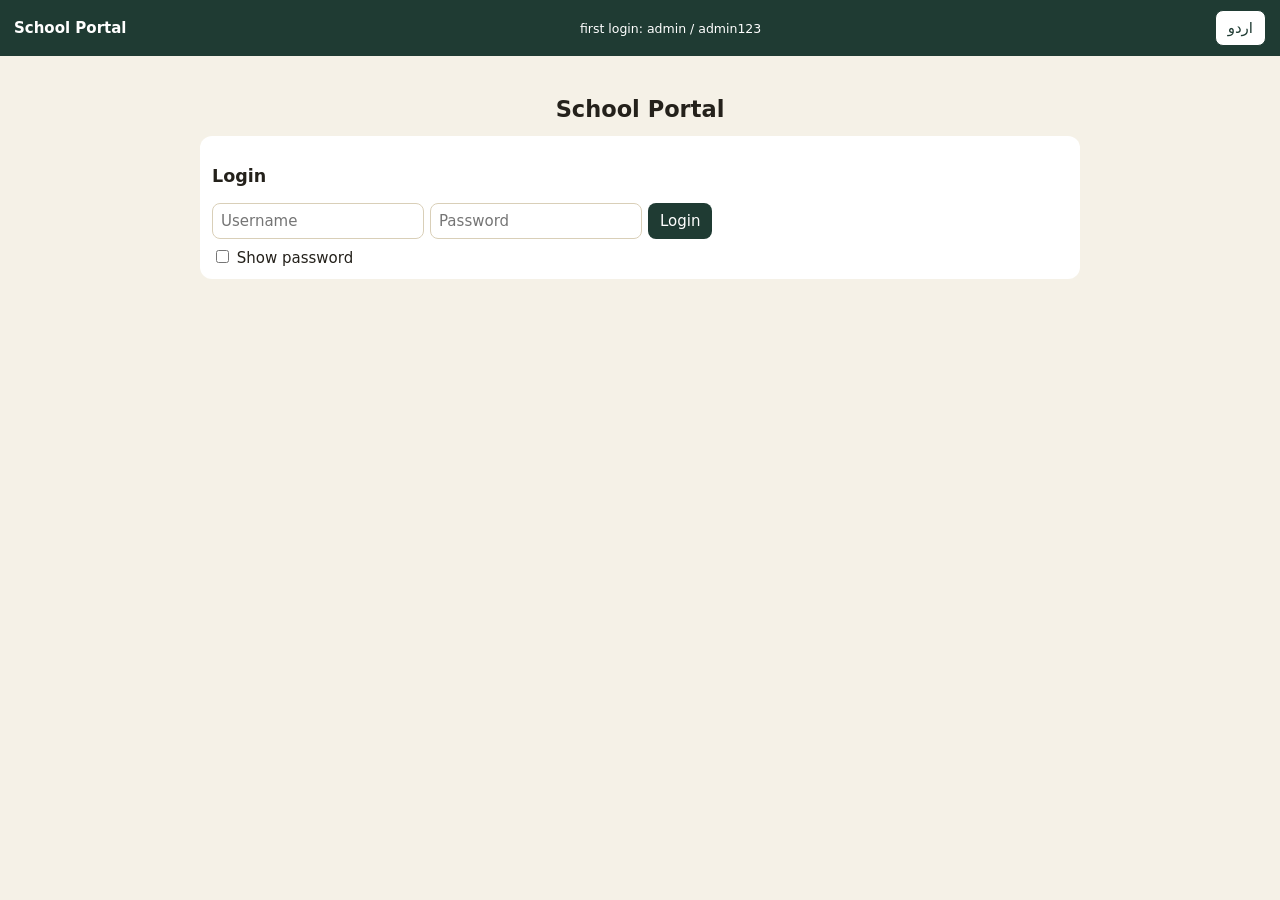
==== commit b165d8b7: "Add files via upload" ====
--- a/index.html
+++ b/index.html
@@ -1,4 +1,4 @@
 <!doctype html><html><head><meta charset="utf-8"><meta name="viewport" content="width=device-width,initial-scale=1"><title>School Portal</title>
-<link rel="stylesheet" href="/style.css"></head><body>
+<link rel="stylesheet" href="style.css"></head><body>
 <header><b id="brand"></b> <small data-k="first login: admin / admin123">first login: admin / admin123</small><span><button class="o" id="lg" onclick="setLang()"></button> <span id="who"></span></span></header><nav id="nav"></nav><div id="bk"></div><main id="app"></main>
-<script src="/app.js"></script></body></html>
+<script src="app.js"></script></body></html>
--- a/style.css
+++ b/style.css
@@ -7,3 +7,20 @@
 main{padding:10px;max-width:900px;margin:auto}.card{background:#fff;border-radius:12px;padding:12px;margin-bottom:10px;overflow-x:auto}
 .row{display:flex;gap:6px;flex-wrap:wrap;margin-bottom:8px}table{width:100%;border-collapse:collapse}td,th{padding:6px;border-bottom:1px solid #eee;text-align:start}
 .due{color:#B0453A;font-weight:600}.ok{color:#4C7A5C;font-weight:600}
+@media(max-width:600px){td,th{padding:5px 3px;font-size:13px}button.sm{padding:5px 7px;font-size:12px}td button{margin:1px 0}}
+html{-webkit-text-size-adjust:100%}body{padding-bottom:env(safe-area-inset-bottom);overflow-x:hidden}button,label.eb,select{touch-action:manipulation}img,svg,video{max-width:100%}
+@media(max-width:600px){input,select,textarea{font-size:16px}main{padding:8px}.card{padding:10px;border-radius:10px}
+header{padding:8px 10px;gap:6px;flex-wrap:wrap}header>b,#brand{font-size:15px;min-width:0;flex:1 1 140px}header>small{display:none}header>span{display:flex;align-items:center;justify-content:flex-end;gap:5px;flex-wrap:wrap;margin-inline-start:auto}header button{padding:5px 9px;font-size:13px}#who{font-size:12px;display:inline-flex;align-items:center;gap:5px;flex-wrap:wrap}
+#md{padding:8px!important}#md>.card{max-height:94vh!important;padding:10px}
+#mt input{width:56px!important;padding:6px 3px;text-align:center}#mt td,#mt th{padding:4px 2px}}
+@media(max-width:360px){main{padding:6px}.pgrid{grid-template-columns:repeat(auto-fill,minmax(84px,1fr));gap:8px}button.eb{padding:7px 10px!important}}
+
+.pi{display:inline-flex;align-items:center;justify-content:center;border-radius:28%;background:linear-gradient(145deg,var(--c1),var(--c2));box-shadow:0 4px 10px rgba(0,0,0,.22),inset 0 1px 1px rgba(255,255,255,.45),inset 0 -3px 6px rgba(0,0,0,.18);flex:none}
+.pi svg{width:56%;height:56%;fill:none;stroke:#fff;stroke-width:1.8;stroke-linecap:round;stroke-linejoin:round;filter:drop-shadow(0 1px 1px rgba(0,0,0,.3))}
+.phd{display:flex;align-items:center;gap:12px;padding:6px 4px 2px}.phd h2{margin:0;font-size:20px;color:var(--g)}.phd small{color:#7a705c}
+.pgh{font-weight:700;color:var(--g);margin:16px 4px 8px;font-size:14px}
+.pgrid{display:grid;grid-template-columns:repeat(auto-fill,minmax(96px,1fr));gap:10px}
+button.ptile{display:flex;flex-direction:column;align-items:center;gap:8px;background:#fff;color:#24211B;border-radius:16px;padding:14px 6px 10px;box-shadow:0 1px 3px rgba(0,0,0,.08);font-size:13px;font-weight:600;text-align:center;line-height:1.3;transition:transform .12s}
+button.ptile:active{transform:scale(.95)}
+button.hb{display:flex;align-items:center;gap:6px;background:#fff;color:var(--g);border:1px solid var(--g);padding:5px 10px 5px 6px}
+.pt{display:flex;align-items:center;gap:8px;font-size:17px;font-weight:700;color:var(--g);white-space:nowrap}
